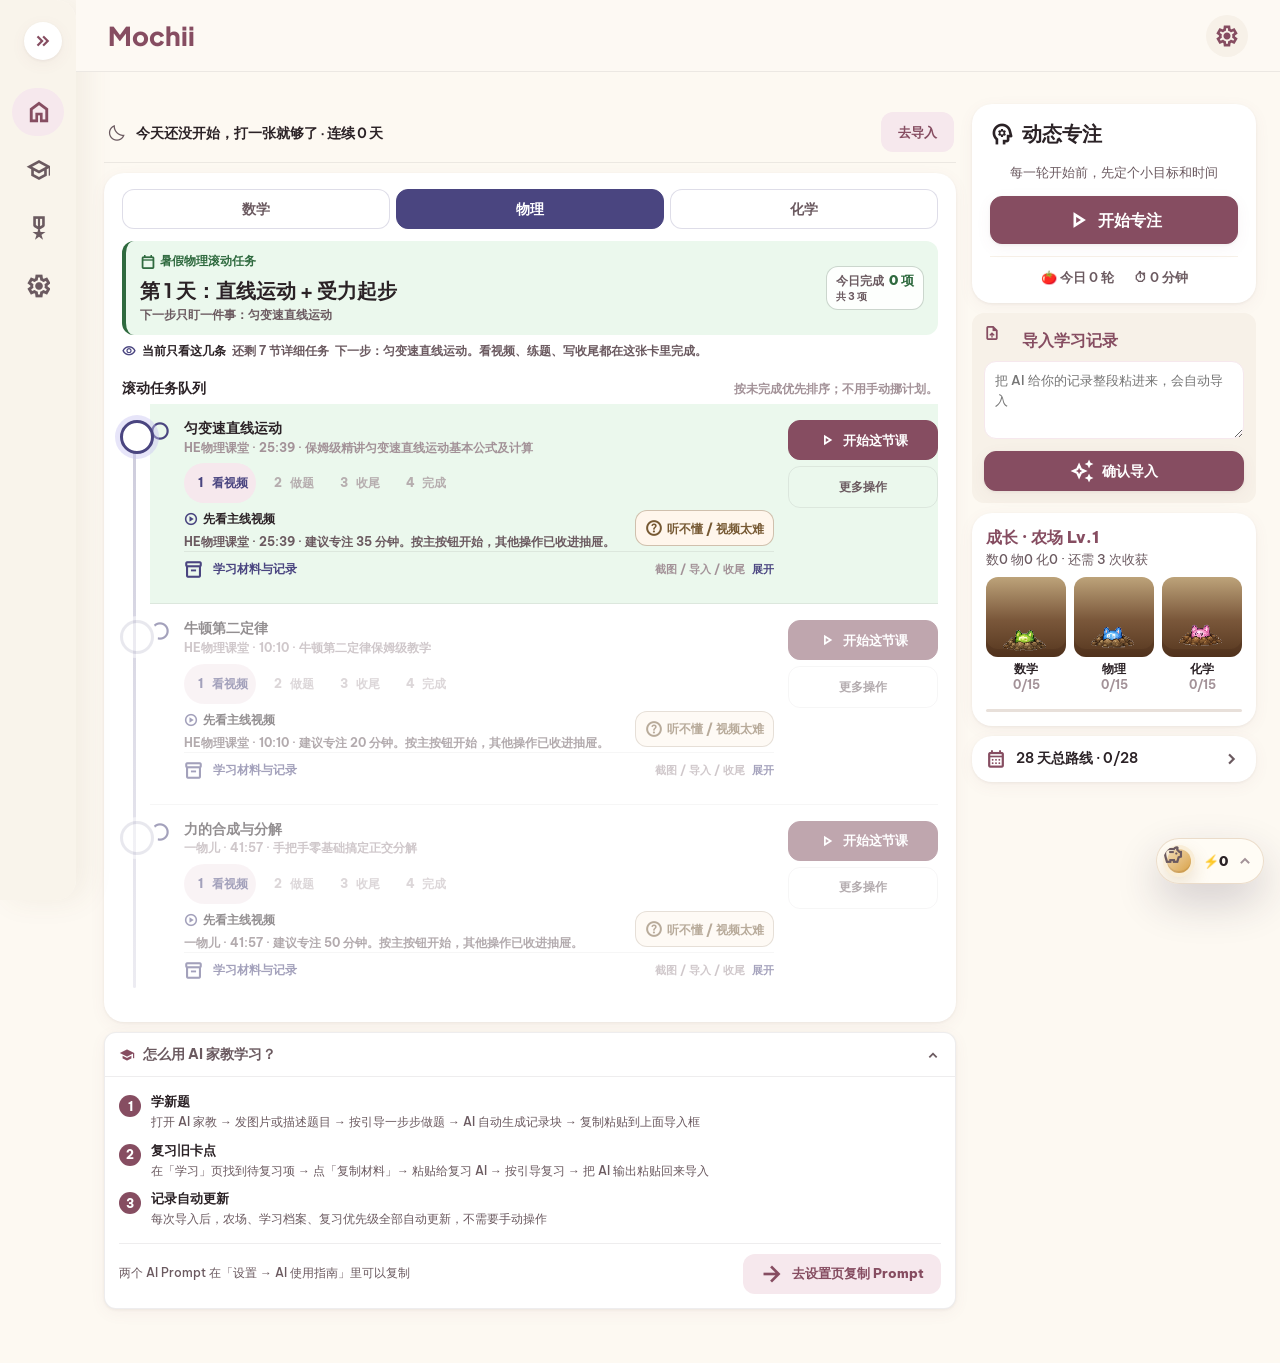
==== index.html @ fc5d08a6 "Style daily task summary" ====
<!doctype html>
<html lang="zh-CN">
  <head>
    <meta charset="utf-8" />
    <meta name="viewport" content="width=device-width, initial-scale=1" />
    <title>Mochii</title>
    <link rel="icon" type="image/svg+xml" href="assets/favicon.svg">
    <link rel="preconnect" href="https://fonts.googleapis.com" />
    <link rel="preconnect" href="https://fonts.gstatic.com" crossorigin />
    <link href="https://fonts.googleapis.com/css2?family=Plus+Jakarta+Sans:wght@700;800&family=Be+Vietnam+Pro:wght@500;700&family=Material+Symbols+Outlined:wght,FILL@100..700,0..1&display=swap" rel="stylesheet" />
    <link rel="stylesheet" href="style.css?v=20260717p" />
  </head>
  <body>
    <div class="app-shell">
      <aside class="side-nav" aria-label="主导航">
        <button id="sidebar-toggle" class="sidebar-toggle desktop-only" data-action="toggle-sidebar" type="button" aria-label="展开侧边栏" title="展开侧边栏">
          <span class="material-symbols-outlined">keyboard_double_arrow_right</span>
        </button>
        <section class="pet-mini" id="sidebar-pet-info">
          <div>
            <h1>Mochii</h1>
            <p id="side-level">Lv.1 小菜园</p>
            <strong id="side-resources">收获0次</strong>
          </div>
        </section>
        <nav class="nav-list">
          <button class="nav-item active" data-route="home"><span class="material-symbols-outlined">home</span>首页</button>
          <button class="nav-item" data-route="learn"><span class="material-symbols-outlined">school</span>学习</button>
          <button class="nav-item" data-route="achievements"><span class="material-symbols-outlined">military_tech</span>勋章</button>
          <button class="nav-item" data-route="settings"><span class="material-symbols-outlined">settings</span>设置</button>
        </nav>
      </aside>

      <header class="top-bar">
        <button class="icon-btn mobile-only" id="mobile-menu" aria-label="打开导航"><span class="material-symbols-outlined">menu</span></button>
        <strong class="brand">Mochii</strong>
        <div class="top-actions">
          <button class="icon-btn" data-route="settings" aria-label="设置"><span class="material-symbols-outlined">settings</span></button>
        </div>
      </header>

      <main id="view" class="content" aria-live="polite"></main>

      <nav class="bottom-nav" aria-label="移动端导航">
        <button class="nav-item active" data-route="home"><span class="material-symbols-outlined">home</span>首页</button>
          <button class="nav-item" data-route="learn"><span class="material-symbols-outlined">school</span>学习</button>
          <button class="nav-item" data-route="achievements"><span class="material-symbols-outlined">military_tech</span>勋章</button>
          <button class="nav-item" data-route="settings"><span class="material-symbols-outlined">settings</span>设置</button>
      </nav>
    </div>

    <div id="modal-root" class="modal-root" hidden></div>
    <div id="toast-root" class="toast-root" aria-live="assertive"></div>
    <div id="focus-overlay" class="focus-overlay" hidden></div>
    <div id="rest-reminder-overlay" class="rest-reminder-overlay" hidden></div>
    <div id="lottery-overlay" class="lottery-overlay" hidden></div>
    <div class="u-hidden" id="debug-panel">
      <div id="debug-panel-inner"></div>
    </div>

    <script defer src="modules/ai.js?v=20260717p"></script>
    <script defer src="modules/timer.js?v=20260717p"></script>
    <script defer src="modules/summerTasks.js?v=20260717p"></script>
    <script defer src="modules/farm.js?v=20260717p"></script>
    <script defer src="modules/pet.js?v=20260717p"></script>
    <script defer src="modules/knowledgeMap.js?v=20260717p"></script>
    <script defer src="modules/reviewEngine.js?v=20260717p"></script>
    <script defer src="modules/reviewPage.js?v=20260717p"></script>
    <script defer src="modules/todayStudy.js?v=20260717p"></script>
    <script defer src="app.js?v=20260717p"></script>
  </body>
</html>
---- style.css ----
﻿:root {
  /* 色彩角色 */
  --bg: #fdf9f2;
  --surface: #ffffff;
  --surface-dim: #f7f1e8;
  --ink: #2b2226;
  --ink-2: #6b5a60;
  --ink-3: #a39298;
  --line: rgba(43, 34, 38, 0.08);
  --primary: #864d61;
  --primary-ink: #fff;
  --primary-tint: #f6e8ed;
  --gold: #d9a13f;
  --gold-rgb: 217, 161, 63;
  --good: #3f9d6b;
  --warn: #e0a93a;
  --bad: #c96b6b;
  --math: #c2703f;
  --physics: #4a4580;
  --chem: #2f6a3f;

  /* 圆角 */
  --r-xs: 6px;
  --r-md: 12px;
  --r-lg: 20px;
  --r-full: 999px;

  /* 阴影 */
  --shadow-1: 0 1px 3px rgba(43, 34, 38, 0.06), 0 4px 16px rgba(134, 77, 97, 0.06);
  --shadow-2: 0 8px 32px rgba(43, 34, 38, 0.16);

  /* 间距 */
  --sp-1: 4px;
  --sp-2: 8px;
  --sp-3: 12px;
  --sp-4: 16px;
  --sp-5: 24px;
  --sp-6: 32px;

  /* 字阶 */
  --fs-xs: 12px;
  --fs-sm: 13px;
  --fs-base: 14px;
  --fs-md: 16px;
  --fs-lg: 20px;
  --fs-xl: 26px;
  --fs-num: 32px;

  /* 旧 token 别名：保留未迁移处兼容 */
  --surface-low: var(--surface-dim);
  --surface-mid: var(--surface-dim);
  --surface-high: color-mix(in srgb, var(--surface-dim) 82%, var(--ink-3));
  --primary-dark: color-mix(in srgb, var(--primary) 82%, #000);
  --primary-container: var(--primary-tint);
  --primary-soft: var(--primary-tint);
  --secondary: #765933;
  --secondary-container: #fdd6a7;
  --tertiary: var(--chem);
  --tertiary-container: #9bdaa5;
  --physics-container: #c5c2f0;
  --text: var(--ink);
  --on-surface: var(--text);
  --text-primary: var(--text);
  --muted: var(--ink-2);
  --on-surface-muted: var(--muted);
  --text-secondary: var(--muted);
  --text-tertiary: var(--ink-3);
  --outline: var(--line);
  --border: var(--line);
  --surface-variant: var(--surface-low);
  --card-bg: var(--surface);
  --text-muted: var(--ink-2);
  --success: var(--good);
  --danger: var(--bad);
  --shadow: var(--shadow-1);
  --soft-shadow: var(--shadow-1);
  --radius-card: var(--r-lg);
  --radius-small: var(--r-md);
  --nav-collapsed-width: 76px;
  --nav-expanded-width: 240px;
  --nav-width: var(--nav-collapsed-width);
  --study-reading-font: "Microsoft YaHei UI", "Microsoft YaHei", "PingFang SC", "Hiragino Sans GB", "Noto Sans SC", sans-serif;
  --study-reading-scale: 1;
  --study-reading-13: 13px;
  --study-reading-16: 16px;
  --study-reading-17: 17px;
  --study-reading-18: 18px;
  --study-reading-math: 1.08em;
}

/* z-index registry
   20  app chrome: side-nav / top-bar
   30  mobile bottom-nav
   120 local floating controls: energy float / pending import / focus mini / quiz select bar
   500 focus overlay
   600 rest-reminder overlay
   700 lottery overlay
   710 lottery-only celebrations
   760 route overview overlay
   800 modal-root / archive export / summer reflection dialog
   900 admin panel
   920 admin auth
   950 commitment gate
   990 sparkle effects
   1000 toast-root
   9999 debug panel
*/

* {
  box-sizing: border-box;
}

html {
  scroll-padding-top: 112px;
}

[hidden] {
  display: none !important;
}

body {
  margin: 0;
  min-height: 100vh;
  background: var(--bg);
  color: var(--text);
  font-family: "Be Vietnam Pro", "PingFang SC", "Hiragino Sans GB", "Microsoft YaHei", sans-serif;
  font-weight: 500;
}

button,
input,
textarea,
select {
  font: inherit;
}

button {
  cursor: pointer;
}

[data-route="achievements"] {
  position: relative;
}

.nav-lottery-badge {
  position: absolute;
  top: 2px;
  right: 4px;
  background: var(--bad);
  color: var(--surface);
  font-size: var(--fs-xs);
  font-weight: 700;
  min-width: 16px;
  height: 16px;
  padding: 0 3px;
  border-radius: var(--r-xs);
  text-align: center;
  line-height: 16px;
  pointer-events: none;
  z-index: 1;
}

.learn-tab-bar {
  display: inline-flex;
  width: min(100%, 640px);
  margin: 0 0 var(--sp-5);
}

.learn-tab-btn {
  flex: 1 1 0;
  justify-content: center;
}

.learn-tab-btn .material-symbols-outlined {
  font-size: var(--fs-md);
}

.today-study-view {
  display: grid;
  gap: var(--sp-5);
}

.today-title-row {
  display: flex;
  align-items: center;
  justify-content: space-between;
  gap: 12px;
}

.today-title-row h2 {
  margin: 0;
  font-size: var(--fs-xl);
  line-height: 1.2;
}

.today-title-row p {
  margin: 4px 0 0;
  color: var(--muted);
  font-size: var(--fs-base);
  line-height: 1.5;
}

.today-title-actions {
  display: flex;
  align-items: center;
  gap: 8px;
  flex-wrap: wrap;
  justify-content: flex-end;
}

/* 日期切换（家长翻阅历史） */
.today-date-switcher {
  display: flex;
  align-items: center;
  gap: 8px;
  margin: 0;
  flex-wrap: wrap;
}

.today-date-nav {
  width: 36px;
  min-width: 36px;
  padding: 0;
}

.today-date-nav:disabled { opacity: .35; cursor: not-allowed; }

.today-date-field {
  flex: 1 1 180px;
  max-width: 300px;
  gap: 0;
}

.today-date-select {
  min-height: 36px;
  font-size: var(--fs-base);
  font-weight: 600;
  cursor: pointer;
}

.today-date-field .today-date-select {
  border-radius: var(--r-md);
  padding: 8px 12px;
}

/* 专注轮里的"说到做到"完成标记 */
.today-session-goal { margin: 4px 0 0; font-size: var(--fs-base); color: var(--text); }
.today-session-goal b { color: var(--muted); font-weight: 600; }
.today-session-nogoal { margin: 4px 0 0; font-size: var(--fs-sm); color: var(--muted); font-style: italic; }

.today-commit-row {
  display: flex;
  align-items: center;
  gap: 8px;
  flex-wrap: wrap;
  margin-top: 6px;
}

.today-commit-badge {
  font-size: var(--fs-xs);
  font-weight: 700;
  padding: 3px 10px;
  border-radius: var(--r-full);
  color: var(--surface);
}

.today-commit-badge.kept { background: var(--good); }
.today-commit-badge.partial { background: var(--warn); }
.today-commit-badge.missed { background: var(--bad); }

.today-commit-plan { font-size: var(--fs-xs); color: var(--muted); }

/* 学生自己写的这一轮反思 */
.today-commit-note {
  margin: 6px 0 0;
  padding: 8px 12px;
  background: var(--bg);
  border-left: 3px solid var(--primary);
  border-radius: 0 var(--r-md) var(--r-md) 0;
  font-size: var(--fs-base);
  line-height: 1.6;
  color: var(--text);
}

.today-title-actions .btn.loading {
  opacity: 0.72;
  cursor: wait;
}

.today-hero {
  display: grid;
  grid-template-columns: repeat(4, minmax(0, 1fr));
  gap: var(--sp-2);
}

.today-stat {
  display: grid;
  grid-template-columns: 30px minmax(0, 1fr);
  align-items: center;
  gap: var(--sp-2);
  padding: var(--sp-3);
  border: 1px solid var(--outline);
  border-radius: var(--r-md);
  background: var(--surface);
  min-width: 0;
}

.today-stat.primary {
  background: linear-gradient(135deg, rgba(76, 175, 80, 0.16), rgba(255, 255, 255, 0.94));
  border-color: rgba(76, 175, 80, 0.28);
}

.today-stat .material-symbols-outlined {
  display: grid;
  place-items: center;
  width: 30px;
  height: 30px;
  border-radius: var(--r-md);
  background: var(--surface-mid);
  color: var(--primary);
  font-size: var(--fs-md);
}

.today-stat small {
  display: block;
  color: var(--muted);
  font-size: var(--fs-xs);
  font-weight: 800;
}

.today-stat strong {
  display: block;
  margin-top: 2px;
  color: var(--text);
  line-height: 1.25;
  overflow-wrap: anywhere;
}

.today-stat-num {
  font-family: "Plus Jakarta Sans", "PingFang SC", "Microsoft YaHei", sans-serif;
  font-size: var(--fs-num);
  line-height: 1;
}

.today-stat-text {
  font-size: var(--fs-md);
}

.today-panel {
  display: grid;
  gap: 12px;
  padding: var(--sp-4);
  border: 1px solid var(--outline);
  border-radius: var(--radius-card);
  background: var(--surface);
}

.today-section-head {
  display: flex;
  align-items: center;
  gap: 8px;
  color: var(--text);
}

.today-section-head h3 {
  margin: 0;
  font-size: var(--fs-md);
}

.today-section-head .material-symbols-outlined {
  color: var(--primary);
}

.today-subject-bars {
  display: grid;
  gap: 10px;
}

.today-subject-row {
  display: grid;
  grid-template-columns: 64px minmax(0, 1fr) 42px;
  align-items: center;
  gap: 10px;
  font-size: var(--fs-sm);
  font-weight: 800;
}

.today-subject-row div {
  height: 10px;
  overflow: hidden;
  border-radius: var(--r-full);
  background: var(--surface-high);
}

.today-subject-row i {
  display: block;
  width: var(--value);
  height: 100%;
  border-radius: inherit;
  background: var(--subject-color);
}

.today-subject-row strong {
  text-align: right;
}

.today-timeline {
  position: relative;
  display: grid;
  gap: 14px;
}

.today-timeline::before {
  content: "";
  position: absolute;
  left: 8px;
  top: 8px;
  bottom: 8px;
  width: 2px;
  background: var(--outline);
}

.today-session {
  position: relative;
  display: grid;
  gap: 10px;
  padding-left: 26px;
}

.today-session-line {
  display: grid;
  grid-template-columns: 1fr;
}

.today-session-dot {
  position: absolute;
  left: 2px;
  top: 7px;
  width: 14px;
  height: 14px;
  border: 3px solid var(--surface);
  border-radius: var(--r-full);
  background: var(--primary);
  box-shadow: 0 0 0 1px var(--outline);
  z-index: 1;
}

.today-session.active .today-session-dot {
  background: var(--good);
}

.today-session.unfinished .today-session-dot,
.today-session.unmatched .today-session-dot {
  background: #e07020;
}

.today-session-main {
  display: grid;
  gap: 4px;
}

.today-session-title {
  display: flex;
  align-items: center;
  flex-wrap: wrap;
  gap: 8px;
}

.today-session-title strong {
  font-size: var(--fs-md);
}

.today-session-title span,
.today-session-title em {
  border-radius: var(--r-full);
  padding: 3px 8px;
  background: var(--surface-high);
  color: var(--muted);
  font-size: var(--fs-xs);
  font-style: normal;
  font-weight: 800;
}

.today-session-main p,
.today-session-empty {
  margin: 0;
  color: var(--muted);
  font-size: var(--fs-sm);
  line-height: 1.5;
}

.today-session-cards {
  display: grid;
  grid-template-columns: repeat(auto-fit, minmax(170px, 1fr));
  gap: 8px;
}

.today-mini-card {
  display: grid;
  gap: 4px;
  padding: 10px;
  border-left: 4px solid var(--subject-color);
  border-radius: var(--r-md);
  background: var(--surface-mid);
  min-width: 0;
}

.today-mini-card span,
.today-mini-card small {
  color: var(--muted);
  font-size: var(--fs-xs);
  font-weight: 800;
}

.today-mini-card strong {
  overflow-wrap: anywhere;
  font-size: var(--fs-base);
}

.today-card-list {
  display: grid;
  gap: 10px;
}

.today-card-detail {
  display: grid;
  gap: 8px;
  padding: 13px;
  border: 1px solid var(--outline);
  border-left: 5px solid var(--subject-color);
  border-radius: var(--r-md);
  background: var(--surface-mid);
}

.today-card-detail header {
  display: grid;
  grid-template-columns: auto minmax(0, 1fr);
  align-items: center;
  gap: 8px;
}

.today-card-detail header strong {
  overflow-wrap: anywhere;
}

.today-card-detail header small {
  grid-column: 1 / -1;
  color: var(--muted);
  font-size: var(--fs-xs);
  font-weight: 800;
}

.today-card-meta {
  display: flex;
  flex-wrap: wrap;
  gap: 6px;
}

.today-card-meta span {
  border-radius: var(--r-full);
  padding: 3px 8px;
  background: var(--surface);
  color: var(--text);
  font-size: var(--fs-xs);
  font-weight: 800;
}

.today-card-detail p {
  margin: 0;
  color: var(--text);
  font-size: var(--fs-sm);
  line-height: 1.55;
}

.today-card-detail p b {
  margin-right: 8px;
  color: var(--primary);
}

.today-empty {
  justify-items: center;
  text-align: center;
  padding: var(--sp-5);
  color: var(--text);
}

.today-empty > .material-symbols-outlined {
  font-size: var(--fs-num);
  color: #e07020;
}

.today-empty h3,
.today-empty p {
  margin: 0;
}

@media (max-width: 900px) {
  .today-hero {
    grid-template-columns: repeat(4, minmax(0, 1fr));
  }
}

@media (max-width: 640px) {
  .today-title-row {
    align-items: stretch;
    flex-direction: column;
  }

  .today-title-actions {
    display: grid;
    grid-template-columns: 1fr;
    justify-content: stretch;
  }

  .today-title-row .btn {
    width: 100%;
  }

  .today-hero {
    grid-template-columns: repeat(4, minmax(0, 1fr));
    gap: var(--sp-1);
  }

  .today-session-cards {
    grid-template-columns: 1fr;
  }

  .today-stat {
    grid-template-columns: minmax(0, 1fr);
    justify-items: center;
    padding: var(--sp-2) var(--sp-1);
    text-align: center;
  }

  .today-stat .material-symbols-outlined {
    display: none;
  }

  .today-stat-text {
    font-size: var(--fs-sm);
  }

  .today-subject-row {
    grid-template-columns: 52px minmax(0, 1fr) 38px;
  }

  .learn-tab-bar {
    width: 100%;
    overflow-x: visible;
  }

  .learn-tab-btn {
    flex: 1 1 0;
    padding-inline: var(--sp-2);
    font-size: var(--fs-xs);
  }
}

#learn-content-pane .page-head {
  display: none;
}

#learn-content-pane,
.review-table,
.review-help,
.archive-list,
.study-card,
.archive-node-digest {
  font-family: var(--study-reading-font);
}

.material-symbols-outlined {
  font-family: "Material Symbols Outlined";
  font-weight: normal;
  font-style: normal;
  line-height: 1;
  letter-spacing: 0;
  text-transform: none;
  display: inline-block;
  white-space: nowrap;
  direction: ltr;
  -webkit-font-feature-settings: "liga";
  -webkit-font-smoothing: antialiased;
  font-variation-settings: "FILL" 0, "wght" 600, "GRAD" 0, "opsz" 24;
}

.app-shell {
  min-height: 100vh;
}

.side-nav {
  position: fixed;
  inset: 0 auto 0 0;
  width: var(--nav-width);
  padding: 88px 12px 28px;
  display: flex;
  flex-direction: column;
  gap: 18px;
  background: rgba(249, 243, 234, 0.9);
  box-shadow: 10px 0 30px rgba(118, 89, 51, 0.08);
  border-radius: 0 var(--r-lg) var(--r-lg) 0;
  z-index: 20;
  transition: width 0.22s ease, padding 0.22s ease, transform 0.2s ease;
}

body.sidebar-expanded {
  --nav-width: var(--nav-expanded-width);
}

body.sidebar-expanded .side-nav {
  padding-inline: 20px;
}

.desktop-only {
  display: initial;
}

.sidebar-toggle {
  position: absolute;
  top: 22px;
  right: 14px;
  display: grid;
  place-items: center;
  width: 38px;
  height: 38px;
  border: 0;
  border-radius: var(--r-full);
  color: var(--primary);
  background: var(--surface);
  box-shadow: var(--soft-shadow);
}

.sidebar-toggle .material-symbols-outlined {
  font-size: var(--fs-lg);
}

.pet-mini {
  display: none;
  grid-template-columns: 1fr;
  align-items: center;
  justify-items: center;
  gap: 8px;
  min-height: 58px;
  text-align: center;
}

body.sidebar-expanded .pet-mini {
  display: grid;
  grid-template-columns: 54px 1fr;
  justify-items: stretch;
  gap: 14px;
  text-align: left;
}

.pet-mini h1 {
  margin: 0 0 2px;
  color: var(--secondary);
  font-family: "Plus Jakarta Sans", sans-serif;
  font-size: var(--fs-xl);
  line-height: 1.1;
}

.pet-mini p,
.pet-mini strong {
  display: none;
  margin: 0;
  color: var(--muted);
  font-size: var(--fs-sm);
}

body.sidebar-expanded .pet-mini p,
body.sidebar-expanded .pet-mini strong {
  display: block;
}

.pet-mini strong {
  margin-top: 4px;
  color: var(--primary);
}

.pet-avatar,
.top-avatar {
  width: 54px;
  height: 54px;
  border-radius: var(--r-full);
  background: var(--surface);
  border: 3px solid var(--primary-container);
  box-shadow: var(--soft-shadow);
  object-fit: contain;
}

.nav-list {
  display: flex;
  flex: 1;
  flex-direction: column;
  gap: 10px;
}

.nav-item {
  border: 0;
  border-radius: var(--r-full);
  min-height: 48px;
  padding: 0;
  display: flex;
  align-items: center;
  justify-content: center;
  gap: 0;
  color: var(--muted);
  background: transparent;
  font-weight: 700;
  text-align: left;
  transition: transform 0.18s ease, background 0.18s ease, color 0.18s ease;
}

body.sidebar-expanded .side-nav .nav-item {
  justify-content: flex-start;
  gap: 12px;
  padding: 0 14px;
}

.nav-item .material-symbols-outlined {
  flex: 0 0 auto;
  width: 24px;
  overflow: hidden;
  font-size: var(--fs-xl);
  text-align: center;
}

.side-nav .nav-item {
  font-size: 0;
}

body.sidebar-expanded .side-nav .nav-item {
  font-size: var(--fs-md);
}

.nav-item:hover {
  background: var(--surface-dim);
}

body.sidebar-expanded .side-nav .nav-item:hover {
  transform: none;
}

.nav-item.active {
  color: var(--primary);
  background: var(--primary-tint);
  box-shadow: none;
}

.nav-item.active .material-symbols-outlined {
  color: var(--primary);
}

.top-bar {
  position: fixed;
  inset: 0 0 auto var(--nav-width);
  height: 72px;
  padding: 0 32px;
  display: flex;
  align-items: center;
  justify-content: space-between;
  gap: 18px;
  background: color-mix(in srgb, var(--bg) 94%, var(--surface));
  border-bottom: 1px solid var(--line);
  border-radius: 0;
  box-shadow: none;
  z-index: 20;
}

.brand {
  color: var(--primary);
  font-family: "Plus Jakarta Sans", sans-serif;
  font-size: var(--fs-xl);
  font-weight: 800;
}


.top-actions {
  display: flex;
  align-items: center;
  gap: 12px;
}

.top-avatar {
  width: 42px;
  height: 42px;
}

.content {
  margin-left: var(--nav-width);
  padding: 104px 28px 54px;
  max-width: none;
  transition: margin-left 0.22s ease;
}

.page-head {
  display: flex;
  justify-content: space-between;
  gap: 20px;
  align-items: end;
  margin-bottom: 28px;
  scroll-margin-top: 112px;
}

.page-head h2,
.card h2,
.card h3,
.panel-title {
  font-family: "Plus Jakarta Sans", "PingFang SC", "Microsoft YaHei", sans-serif;
  letter-spacing: 0;
}

.page-head h2 {
  margin: 0 0 6px;
  font-size: var(--fs-num);
  color: var(--primary);
}

.page-head p {
  margin: 0;
  color: var(--muted);
}

.archive-head-actions {
  display: flex;
  align-items: center;
  justify-content: flex-end;
  flex-wrap: wrap;
  gap: 8px;
}

.archive-quiz-node-btn {
  width: auto;
}

.archive-actions-row {
  display: flex;
  align-items: center;
  gap: 8px;
  flex-wrap: nowrap;
  overflow-x: auto;
  margin: 0 0 16px;
  padding-bottom: 2px;
}

.review-actions-row {
  display: flex;
  align-items: center;
  justify-content: space-between;
  gap: 12px;
  flex-wrap: wrap;
  margin: 0 0 16px;
}

.review-actions-hint {
  margin: 0;
  flex: 1;
  min-width: 0;
  font-size: var(--fs-sm);
  color: var(--text-tertiary);
}

.review-actions-row .btn {
  flex-shrink: 0;
}

.archive-actions-row .btn,
.u-review-actions-inline .btn {
  flex: 0 0 auto;
}

.u-review-actions-inline {
  display: flex;
  align-items: center;
  gap: 8px;
  flex-wrap: nowrap;
  overflow-x: auto;
}

/* 卡片多选测验 */
.study-card-list-hint {
  margin: 0;
  font-size: var(--fs-xs);
  font-weight: 600;
  color: var(--text-tertiary);
}

.card-action-btn.active {
  color: var(--tertiary, var(--chem));
}

.study-card.card-quiz-selected {
  outline: 2px solid var(--tertiary, var(--chem));
  outline-offset: 1px;
  box-shadow: 0 0 0 4px color-mix(in srgb, var(--tertiary, var(--chem)) 14%, transparent);
}

.quiz-select-bar {
  display: flex;
  align-items: center;
  justify-content: space-between;
  gap: 10px;
  margin-top: 12px;
  padding: 10px 12px;
  border-radius: var(--r-md);
  background: var(--tertiary, var(--chem));
  color: var(--surface);
  box-shadow: 0 8px 22px rgba(0, 0, 0, 0.18);
}

.quiz-select-bar-global {
  position: fixed;
  left: 50%;
  bottom: 20px;
  transform: translateX(-50%);
  z-index: 120;
  width: min(560px, calc(100% - 32px));
  margin-top: 0;
  box-shadow: 0 12px 30px rgba(0, 0, 0, 0.28);
}

@media (max-width: 980px) {
  .quiz-select-bar-global {
    bottom: 88px;
  }
}

.quiz-select-count {
  font-weight: 800;
  font-size: var(--fs-base);
}

.quiz-select-bar-actions {
  display: flex;
  gap: 8px;
}

/* 随机周测弹窗的选项 */
.quiz-sheet-field {
  margin: 14px 0 0;
}

.quiz-sheet-field small {
  display: block;
  margin-bottom: 8px;
  font-size: var(--fs-xs);
  font-weight: 700;
  color: var(--muted);
}

.quiz-sheet-options {
  display: flex;
  flex-wrap: wrap;
  gap: 8px;
}

.quiz-sheet-options button {
  padding: 8px 16px;
  border: 1px solid var(--outline);
  border-radius: var(--r-full);
  background: var(--surface);
  color: var(--text);
  font-weight: 700;
  font-size: var(--fs-sm);
  cursor: pointer;
  transition: background 0.15s ease, color 0.15s ease, border-color 0.15s ease;
}

.quiz-sheet-options button.active {
  background: var(--primary);
  border-color: var(--primary);
  color: var(--surface);
}

.relearn-node-options {
  max-height: 230px;
  overflow-y: auto;
}

.grid {
  display: grid;
  gap: 20px;
}

.card {
  background: var(--surface);
  border: 0;
  border-radius: var(--radius-card);
  box-shadow: var(--shadow-1);
  padding: 28px;
}

.card-soft {
  background: linear-gradient(135deg, rgba(255, 217, 227, 0.36), rgba(253, 214, 167, 0.18)), var(--surface);
}

.card h2,
.card h3 {
  margin: 0;
  font-size: var(--fs-xl);
}

.muted {
  color: var(--muted);
}

.pill,
.chip {
  display: inline-flex;
  align-items: center;
  gap: 6px;
  min-height: 30px;
  padding: 6px 12px;
  border-radius: var(--r-full);
  background: var(--surface-dim);
  color: var(--ink-2);
  font-size: var(--fs-sm);
  font-weight: 800;
  white-space: nowrap;
}

.chip.math,
.pill.math {
  color: var(--primary);
  background: var(--primary-container);
}

.chip.physics,
.pill.physics {
  color: var(--physics);
  background: var(--physics-container);
}

.chip.chemistry,
.pill.chemistry {
  color: var(--tertiary);
  background: var(--tertiary-container);
}

.btn {
  min-height: 40px;
  padding: 0 18px;
  display: inline-flex;
  align-items: center;
  justify-content: center;
  gap: 8px;
  border: 1px solid transparent;
  border-radius: var(--r-md);
  background: transparent;
  color: var(--ink);
  font-size: var(--fs-base);
  font-weight: 800;
  line-height: 1;
  text-decoration: none;
  transition: background-color 0.16s ease-out, border-color 0.16s ease-out, box-shadow 0.16s ease-out, opacity 0.16s ease-out;
}

.btn:active {
  box-shadow: none;
}

.btn-primary {
  color: var(--primary-ink);
  background: var(--primary);
  border-color: var(--primary);
  box-shadow: var(--shadow-1);
}

.btn-secondary {
  color: var(--primary-ink);
  background: var(--secondary);
  border-color: var(--secondary);
}

.btn-soft,
.btn-tonal {
  color: var(--primary);
  background: var(--primary-tint);
  border-color: transparent;
}

.btn-ghost {
  color: var(--ink-2);
  background: transparent;
  border-color: var(--line);
  box-shadow: none;
}

.btn-outline {
  color: var(--primary);
  background: transparent;
  border-color: var(--line);
}

.btn-danger {
  color: var(--primary-ink);
  background: var(--bad);
  border-color: var(--bad);
  box-shadow: var(--shadow-1);
}

.btn-danger-ghost {
  color: var(--bad);
  background: transparent;
  border-color: color-mix(in srgb, var(--bad) 34%, transparent);
  box-shadow: none;
}

.btn-danger-ghost:hover {
  background: color-mix(in srgb, var(--bad) 10%, transparent);
}

.btn:disabled {
  cursor: not-allowed;
  opacity: 0.48;
  box-shadow: none;
}

.btn-sm {
  min-height: 32px;
  padding: 0 12px;
  font-size: var(--fs-sm);
}

.seg {
  display: inline-flex;
  align-items: center;
  gap: var(--sp-1);
  padding: var(--sp-1);
  border: 1px solid var(--line);
  border-radius: var(--r-full);
  background: var(--surface-dim);
}

.seg-item {
  display: inline-flex;
  align-items: center;
  justify-content: center;
  gap: 6px;
  min-height: 32px;
  padding: 0 var(--sp-3);
  border: 0;
  border-radius: var(--r-full);
  background: transparent;
  color: var(--ink-2);
  font-size: var(--fs-sm);
  font-weight: 800;
  white-space: nowrap;
}

.seg-item.active,
.seg-item[aria-selected="true"] {
  background: var(--surface);
  color: var(--primary);
  box-shadow: var(--shadow-1);
}

.seg-sm .seg-item {
  min-height: 28px;
  padding-inline: var(--sp-3);
  font-size: var(--fs-sm);
}

.seg-count {
  display: inline-grid;
  place-items: center;
  min-width: 20px;
  height: 20px;
  padding: 0 6px;
  border-radius: var(--r-full);
  background: color-mix(in srgb, currentColor 10%, transparent);
  font-size: var(--fs-xs);
  line-height: 1;
}

.card-sub {
  padding: var(--sp-4);
  border-radius: var(--r-md);
  background: var(--surface-dim);
  box-shadow: none;
}

.u-hidden {
  display: none;
}

.u-full-width {
  width: 100%;
}

.u-grid-span-all {
  grid-column: 1 / -1;
}

.u-mt-1 {
  margin-top: 4px;
}

.u-mt-tiny {
  margin-top: 2px;
}

.u-mt-6px {
  margin-top: 6px;
}

.u-mt-2 {
  margin-top: 8px;
}

.u-mt-3 {
  margin-top: 10px;
}

.u-mt-4 {
  margin-top: 12px;
}

.u-mt-5 {
  margin-top: 14px;
}

.u-mt-6 {
  margin-top: 16px;
}

.u-mt-7 {
  margin-top: 18px;
}

.u-mb-2 {
  margin-bottom: 6px;
}

.u-mb-4 {
  margin-bottom: 12px;
}

.u-mb-5 {
  margin-bottom: 16px;
}

.u-text-center {
  text-align: center;
}

.u-text-xs {
  font-size: var(--fs-xs);
}

.u-text-sm {
  font-size: var(--fs-sm);
}

.u-fw-600 {
  font-weight: 600;
}

.u-fw-700 {
  font-weight: 700;
}

.u-pointer {
  cursor: pointer;
}

.u-stack-3 {
  display: flex;
  flex-direction: column;
  gap: 12px;
}

.u-inline-between {
  display: flex;
  justify-content: space-between;
  gap: 12px;
  align-items: center;
  flex-wrap: wrap;
}

.u-muted-xs {
  color: var(--ink-2);
  font-size: var(--fs-xs);
}

.u-muted-sm {
  color: var(--muted);
  font-size: var(--fs-sm);
}

.u-danger-text {
  color: var(--bad);
}

.u-link-primary {
  margin-left: 4px;
  color: var(--primary);
}

.u-svg-fit {
  max-width: 100%;
  overflow: visible;
}

.u-svg-center {
  display: block;
  margin: 0 auto;
}

.u-svg-visible {
  display: block;
  overflow: visible;
}

.u-prob-cell {
  min-width: 46px;
  text-align: right;
  color: var(--muted);
  font-weight: 700;
}

.u-focus-quiet-action {
  margin-top: 4px;
  color: rgba(255, 255, 255, 0.35);
}

.u-stroke-transition {
  transition: stroke-dashoffset 1s linear;
}

.u-upload-field {
  width: 100%;
  box-sizing: border-box;
  margin-top: 8px;
}

.u-pet-start-note {
  margin: 2px 0 14px;
  text-align: center;
  font-size: var(--fs-sm);
}

.u-center-note-xs {
  margin-top: 8px;
  text-align: center;
  font-size: var(--fs-xs);
}

.u-admin-note {
  margin: 0 0 10px;
  color: var(--muted);
  font-size: var(--fs-xs);
}

.u-debug-section-label {
  margin: 12px 0 4px;
  color: var(--muted);
  font-size: var(--fs-xs);
  font-weight: 600;
}

.u-empty-note {
  text-align: center;
  padding: 14px 0;
}

.u-empty-note-loose {
  text-align: center;
  padding: 16px 0;
}

.u-achievement-note {
  margin: 0 0 14px;
}

.u-review-actions-inline {
  display: flex;
  gap: 8px;
  flex-shrink: 0;
}

.u-icon-inline {
  font-size: var(--fs-base);
  vertical-align: -2px;
}

.icon-btn {
  width: 42px;
  height: 42px;
  border: 0;
  border-radius: var(--r-full);
  display: grid;
  place-items: center;
  color: var(--primary);
  background: var(--surface-mid);
}

.room-head {
  display: flex;
  justify-content: space-between;
  gap: 20px;
  align-items: start;
  margin-bottom: 22px;
}

.mochi-room {
  min-height: 340px;
  display: grid;
  place-items: center;
  margin: 10px 0 24px;
}

.room-stage {
  width: min(420px, 100%);
  aspect-ratio: 1.12;
  border-radius: var(--r-lg);
  display: grid;
  place-items: center;
  background:
    radial-gradient(circle at 75% 25%, rgba(253, 214, 167, 0.9), transparent 28%),
    linear-gradient(145deg, #f8caa8 0%, #ffe7cc 45%, #372835 100%);
  box-shadow: inset 0 -18px 40px rgba(29, 27, 22, 0.2), var(--shadow);
  overflow: hidden;
}

.mochi-card .mochi-room {
  min-height: 160px;
  display: flex;
  justify-content: center;
  padding: 16px 0 8px;
  margin: 0;
}

.mochi-card .progress-stack {
  margin-top: 12px;
}

.mochi-actions {
  display: flex;
  align-items: center;
  gap: 12px;
  margin-top: 12px;
  flex-wrap: wrap;
}

.mochi-room-scene {
  position: relative;
  min-height: 160px;
  display: flex;
  align-items: center;
  justify-content: center;
  padding: 16px 0 8px;
  margin: 0;
}

/* Cat sprite sheets */
.mochi-sprite {
  display: block;
  image-rendering: pixelated;
  image-rendering: crisp-edges;
  mix-blend-mode: screen;
  background-repeat: no-repeat;
  background-position: 0 0;
  width: 96px;
  height: 96px;
  background-size: auto 96px;
  filter: drop-shadow(0 22px 20px rgba(72, 48, 40, 0.24));
}

.mochi-stage-0 {
  background-image: none;
  animation: sprite-box 0.6s steps(4) infinite;
}

@keyframes sprite-box {
  from { background-position: 0 0; }
  to { background-position: -384px 0; }
}

.mochi-stage-1 {
  background-image: none;
  animation: sprite-idle-slow 1.2s steps(10) infinite;
}

@keyframes sprite-idle-slow {
  from { background-position: 0 0; }
  to { background-position: -960px 0; }
}

.mochi-stage-2 {
  background-image: none;
  animation: sprite-idle-fast 0.6s steps(10) infinite;
}

@keyframes sprite-idle-fast {
  from { background-position: 0 0; }
  to { background-position: -960px 0; }
}

.mochi-stage-3 {
  background-image: none;
  animation: sprite-dracula 0.8s steps(6) infinite;
}

@keyframes sprite-dracula {
  from { background-position: 0 0; }
  to { background-position: -576px 0; }
}

.mochi-stage-4 {
  background-image: none;
  animation: sprite-dracula 0.8s steps(6) infinite;
  filter: sepia(1) saturate(4) hue-rotate(5deg) brightness(1.1) drop-shadow(0 22px 20px rgba(72, 48, 40, 0.24));
}

.mochi-sprite.hibernating {
  animation-play-state: paused;
  opacity: 0.6;
  filter: grayscale(0.5);
}

.mochi-sprite.focusing {
  filter: drop-shadow(0 0 6px rgba(255, 180, 0, 0.9)) drop-shadow(0 0 14px rgba(255, 140, 0, 0.5));
}

.mochi-floaties {
  position: absolute;
  top: 0;
  left: 50%;
  width: 120px;
  height: 80px;
  transform: translateX(-50%);
  pointer-events: none;
  z-index: 3;
}

.floatie {
  position: absolute;
  font-size: var(--fs-md);
  animation: floatie-rise 2s ease-in-out infinite;
  opacity: 0;
}

.floatie-1 {
  left: 10%;
  animation-delay: 0s;
  animation-duration: 2.2s;
}

.floatie-2 {
  left: 50%;
  animation-delay: 0.7s;
  animation-duration: 1.8s;
}

.floatie-3 {
  left: 75%;
  animation-delay: 1.3s;
  animation-duration: 2.5s;
}

@keyframes floatie-rise {
  0% { opacity: 0; transform: translateY(60px) scale(0.8); }
  20% { opacity: 1; transform: translateY(40px) scale(1); }
  80% { opacity: 0.8; transform: translateY(10px); }
  100% { opacity: 0; transform: translateY(0) scale(0.9); }
}

.mochi-focus-bubble {
  position: absolute;
  bottom: calc(100% + 4px);
  left: 50%;
  transform: translateX(-10%);
  border: 2px solid var(--primary-container);
  border-radius: var(--r-md);
  padding: 5px 10px;
  color: var(--primary);
  background: var(--surface);
  box-shadow: 0 2px 8px rgba(134, 77, 97, 0.15);
  font-size: var(--fs-xs);
  font-weight: 700;
  white-space: nowrap;
  z-index: 4;
  animation: bubble-pulse 3s ease-in-out infinite;
}

.mochi-focus-bubble::after {
  content: "";
  position: absolute;
  bottom: -8px;
  left: 12px;
  border: 6px solid transparent;
  border-top-color: var(--primary-container);
}

.mochi-focus-bubble::before {
  content: "";
  position: absolute;
  bottom: -6px;
  left: 13px;
  border: 5px solid transparent;
  border-top-color: var(--surface);
  z-index: 1;
}

@keyframes bubble-pulse {
  0%, 100% { transform: translateX(-10%) scale(1); }
  50% { transform: translateX(-10%) scale(1.04); }
}

.mochi-mini-sprite {
  background-repeat: no-repeat;
  background-position: 0 0;
  background-size: auto 48px;
  image-rendering: pixelated;
  image-rendering: crisp-edges;
  mix-blend-mode: screen;
  animation: none;
}

.stage-info {
  display: flex;
  align-items: center;
  gap: 8px;
  justify-content: center;
  margin-top: 8px;
}

.stage-badge {
  background: var(--primary-container);
  color: var(--primary);
  font-size: var(--fs-xs);
  font-weight: 700;
  padding: 3px 10px;
  border-radius: var(--r-full);
}

@keyframes float {
  0%, 100% { transform: translateY(0); }
  50% { transform: translateY(-7px); }
}

.progress-stack {
  display: grid;
  gap: 15px;
  padding: 16px;
  border-radius: var(--r-lg);
  background: rgba(255, 249, 240, 0.72);
}

.progress-row {
  display: grid;
  gap: 6px;
}

.progress-label {
  display: flex;
  justify-content: space-between;
  color: var(--muted);
  font-size: var(--fs-sm);
  font-weight: 800;
}

.progress {
  height: 14px;
  border-radius: var(--r-full);
  overflow: hidden;
  background: var(--surface-high);
  border: 1px solid rgba(213, 194, 198, 0.45);
}

.progress > span {
  display: block;
  height: 100%;
  width: var(--value);
  max-width: 100%;
  border-radius: inherit;
  transition: width 0.4s ease;
}

.bar-mood { background: var(--primary-container); }
.bar-hunger { background: var(--secondary-container); }
.bar-physics { background: var(--physics); }
.bar-primary { background: var(--primary); }
.bar-secondary { background: var(--secondary); }

.task-list,
.focus-list,
.timeline-list,
.settings-list {
  display: grid;
  gap: 14px;
}

.settings-row {
  display: flex;
  align-items: center;
  justify-content: space-between;
  gap: 14px;
  padding: 14px 0;
  border-bottom: 1px solid rgba(213, 194, 198, 0.45);
}

.settings-row:last-child {
  border-bottom: 0;
  padding-bottom: 0;
}

.settings-select {
  min-width: 140px;
  border: 1px solid var(--outline);
  border-radius: var(--r-md);
  padding: 9px 12px;
  color: var(--text);
  background: var(--surface);
  font-weight: 800;
}

.settings-anchor-row {
  display: flex;
  flex-wrap: wrap;
  gap: var(--sp-2);
  margin: -10px 0 var(--sp-5);
}

.settings-anchor-chip {
  border: 1px solid var(--line);
  background: var(--surface);
  font: inherit;
  cursor: pointer;
  transition: background-color 0.16s ease-out, border-color 0.16s ease-out, color 0.16s ease-out;
}

.settings-anchor-chip:hover,
.settings-anchor-chip:focus-visible {
  border-color: color-mix(in srgb, var(--primary) 28%, transparent);
  background: var(--primary-tint);
  color: var(--primary);
  outline: none;
}

.settings-groups {
  display: grid;
  gap: var(--sp-3);
}

.settings-group {
  overflow: hidden;
  padding: 0;
  scroll-margin-top: 112px;
}

.settings-group-summary {
  display: grid;
  grid-template-columns: 40px minmax(0, 1fr) 24px;
  align-items: center;
  gap: var(--sp-3);
  padding: var(--sp-4) 18px;
  cursor: pointer;
  list-style: none;
}

.settings-group-summary::-webkit-details-marker {
  display: none;
}

.settings-group-summary:focus-visible {
  outline: none;
  box-shadow: inset 0 0 0 3px color-mix(in srgb, var(--primary) 18%, transparent);
}

.settings-group-icon {
  display: grid;
  width: 40px;
  height: 40px;
  place-items: center;
  border-radius: var(--r-md);
  background: var(--primary-tint);
  color: var(--primary);
  font-size: 22px;
  font-variation-settings: "FILL" 0, "wght" 600, "GRAD" 0, "opsz" 24;
}

.settings-group-copy {
  display: grid;
  min-width: 0;
  gap: 2px;
}

.settings-group-copy strong {
  color: var(--ink);
  font-size: var(--fs-md);
  line-height: 1.35;
}

.settings-group-copy span {
  color: var(--ink-3);
  font-size: var(--fs-sm);
  line-height: 1.45;
}

.settings-group-chevron {
  color: var(--ink-3);
  font-size: 22px;
  transition: transform 0.16s ease-out;
}

.settings-group[open] .settings-group-chevron {
  transform: rotate(180deg);
}

.settings-group-body {
  display: grid;
  gap: var(--sp-4);
  padding: 0 18px 18px;
}

.settings-subsection {
  display: grid;
  gap: var(--sp-4);
}

.settings-subsection h3 {
  font-size: var(--fs-lg);
}

.settings-group .settings-row {
  gap: var(--sp-4);
  padding: var(--sp-3) 0;
  border-bottom-color: var(--line);
}

.settings-group .settings-row:first-child {
  padding-top: 0;
}

.settings-group .settings-row:last-child {
  padding-bottom: 0;
  border-bottom: 0;
}

.settings-control-field {
  min-width: 220px;
  max-width: 300px;
}

.settings-group .field input,
.settings-group .field textarea,
.settings-group .field select {
  border-color: var(--line);
  border-radius: var(--r-md);
  background: var(--surface);
  color: var(--ink);
}

.settings-group .settings-select {
  width: 100%;
  min-width: 0;
}

.settings-group .settings-list {
  gap: var(--sp-3);
}

.settings-group .settings-list .btn {
  justify-content: center;
}

.settings-group .u-inline-between {
  gap: var(--sp-4);
}

/* ── Home AI Guide Card ─────────────────────────────────────── */

.home-ai-guide {
  border: 1px solid var(--outline);
  border-radius: var(--r-md);
  background: var(--surface);
  padding: 0;
  overflow: hidden;
}

.home-ai-guide-summary {
  display: flex;
  align-items: center;
  gap: 8px;
  padding: 12px 14px;
  cursor: pointer;
  list-style: none;
  font-size: var(--fs-base);
  font-weight: 700;
  color: var(--text-secondary);
  user-select: none;
}

.home-ai-guide-summary::-webkit-details-marker { display: none; }

.home-ai-guide-summary .material-symbols-outlined:first-child {
  font-size: var(--fs-md);
  color: var(--primary);
  font-variation-settings: "FILL" 1;
}

.home-ai-guide-arrow {
  margin-left: auto;
  font-size: var(--fs-md);
  transition: transform 0.2s ease;
}

.home-ai-guide[open] .home-ai-guide-arrow {
  transform: rotate(180deg);
}

.home-ai-guide-body {
  padding: 4px 14px 14px;
  border-top: 1px solid var(--outline);
}

.home-ai-guide-steps {
  display: flex;
  flex-direction: column;
  gap: 10px;
  margin-top: 12px;
}

.home-ai-guide-step {
  display: flex;
  gap: 10px;
  align-items: flex-start;
}

.home-ai-guide-step .step-num {
  display: flex;
  align-items: center;
  justify-content: center;
  width: 22px;
  height: 22px;
  flex-shrink: 0;
  border-radius: var(--r-full);
  background: var(--primary);
  color: var(--surface);
  font-size: var(--fs-xs);
  font-weight: 800;
  margin-top: 2px;
}

.home-ai-guide-step strong {
  display: block;
  font-size: var(--fs-sm);
  margin-bottom: 2px;
}

.home-ai-guide-step p {
  font-size: var(--fs-xs);
  color: var(--text-secondary);
  line-height: 1.55;
  margin: 0;
}

.home-ai-guide-actions {
  display: flex;
  align-items: center;
  gap: 10px;
  flex-wrap: wrap;
  margin-top: 14px;
  padding-top: 10px;
  border-top: 1px solid var(--outline);
}

.home-ai-guide-hint {
  font-size: var(--fs-xs);
  color: var(--text-secondary);
  flex: 1;
  margin: 0;
}

/* ── Commitment Gate ─────────────────────────────────────────── */

#commitment-gate {
  position: fixed;
  inset: 0;
  z-index: 950;
  background: rgba(18, 12, 22, 0.82);
  backdrop-filter: blur(3px);
  display: flex;
  align-items: center;
  justify-content: center;
  padding: 24px;
  animation: commitment-fade .18s ease;
}

@keyframes commitment-fade {
  from { opacity: 0; }
  to { opacity: 1; }
}

.commitment-card {
  position: relative;
  background: var(--surface);
  border-radius: var(--r-lg);
  padding: 32px 28px 28px;
  width: 100%;
  max-width: 420px;
  display: flex;
  flex-direction: column;
  gap: 20px;
  box-shadow: var(--shadow-2);
  animation: commitment-pop .22s cubic-bezier(.2,.8,.3,1.1);
}

@keyframes commitment-pop {
  from { transform: translateY(12px) scale(.97); opacity: 0; }
  to { transform: translateY(0) scale(1); opacity: 1; }
}

.commitment-close {
  position: absolute;
  top: 12px;
  right: 12px;
  border: none;
  background: transparent;
  color: var(--muted);
  cursor: pointer;
  padding: 4px;
  line-height: 0;
  border-radius: var(--r-md);
}

.commitment-close:hover { background: var(--bg); color: var(--text); }

.commitment-tip {
  font-size: var(--fs-xs);
  color: var(--muted);
  margin: 6px 0 0;
}

.commitment-custom-input {
  width: 100%;
  margin-top: 8px;
  font-size: var(--fs-base);
  padding: 10px 14px;
  border: 2px solid var(--outline);
  border-radius: var(--r-md);
  background: var(--bg);
  color: var(--text);
  outline: none;
  box-sizing: border-box;
}

.commitment-custom-input:focus { border-color: var(--primary); }

.commitment-title {
  font-size: var(--fs-lg);
  font-weight: 800;
  color: var(--text);
  margin: 0;
  line-height: 1.2;
}

.commitment-subtitle {
  font-size: var(--fs-md);
  color: var(--muted);
  margin: -12px 0 0;
  line-height: 1.5;
}

.commitment-field {
  display: flex;
  flex-direction: column;
  gap: 8px;
}

.commitment-label {
  font-size: var(--fs-sm);
  font-weight: 600;
  color: var(--muted);
  text-transform: uppercase;
  letter-spacing: .04em;
}

.commitment-goal-input {
  width: 100%;
  font-size: var(--fs-md);
  padding: 12px 14px;
  border: 2px solid var(--outline);
  border-radius: var(--r-md);
  background: var(--bg);
  color: var(--text);
  outline: none;
  transition: border-color .15s;
  box-sizing: border-box;
}

.commitment-goal-input:focus {
  border-color: var(--primary);
}

.commitment-dur-row {
  display: grid;
  grid-template-columns: repeat(4, 1fr);
  gap: 8px;
}

.commitment-dur-btn {
  padding: 12px 4px;
  border: 2px solid var(--outline);
  border-radius: var(--r-md);
  background: var(--bg);
  color: var(--text);
  font-size: var(--fs-base);
  font-weight: 600;
  cursor: pointer;
  transition: border-color .15s, background .15s, color .15s;
  text-align: center;
}

.commitment-dur-btn:hover {
  border-color: var(--primary);
  color: var(--primary);
}

.commitment-dur-btn.active {
  border-color: var(--primary);
  background: var(--primary);
  color: var(--surface);
}

.commitment-start-btn {
  width: 100%;
  padding: 16px;
  font-size: var(--fs-md);
  font-weight: 700;
  border-radius: var(--r-md);
  background: var(--outline);
  color: var(--muted);
  border: none;
  cursor: not-allowed;
  transition: background .2s, color .2s, transform .1s;
  display: flex;
  align-items: center;
  justify-content: center;
  gap: 8px;
}

.commitment-start-btn.commitment-start-ready {
  background: var(--primary);
  color: var(--surface);
  cursor: pointer;
}

.commitment-start-btn.commitment-start-ready:hover {
  filter: brightness(1.08);
  transform: translateY(-1px);
}

/* deciding 阶段反馈 */
.focus-commitment-goal-label {
  font-size: var(--fs-md);
  font-weight: 700;
  color: rgba(255,255,255,0.95);
  margin: 0 0 6px;
}
.focus-commitment-goal-label b { color: var(--surface); }

.focus-reflect-label {
  display: block;
  font-size: var(--fs-base);
  font-weight: 600;
  color: rgba(255,255,255,0.92);
  margin: 14px 0 8px;
}

.focus-reflect-input {
  width: 100%;
  box-sizing: border-box;
  min-height: 84px;
  resize: vertical;
  font-size: var(--fs-md);
  line-height: 1.6;
  padding: var(--sp-3) var(--sp-4);
  border-radius: var(--r-md);
  border: 1px solid rgba(255,255,255,0.24);
  background: rgba(255,255,255,0.08);
  color: var(--surface);
  outline: none;
  font-family: inherit;
}

.focus-reflect-input::placeholder { color: rgba(255,255,255,0.4); }
.focus-reflect-input:focus { border-color: var(--primary); background: rgba(255,255,255,0.12); }

.focus-reflect-tags {
  display: flex;
  flex-wrap: wrap;
  justify-content: center;
  gap: 6px;
  margin: 0 0 8px;
}

.focus-reflect-tags button {
  min-height: 30px;
  padding: 5px 9px;
  border: 1px solid rgba(255,255,255,0.16);
  border-radius: var(--r-full);
  color: rgba(255,255,255,0.72);
  background: rgba(255,255,255,0.08);
  font: inherit;
  font-size: var(--fs-xs);
  font-weight: 800;
  cursor: pointer;
}

.focus-reflect-tags button.selected {
  color: var(--surface);
  border-color: var(--primary);
  background: rgba(255,255,255,0.18);
}

.focus-commitment-reflect {
  width: 100%;
  display: flex;
  flex-direction: column;
  align-items: center;
  gap: 10px;
  margin-top: 12px;
  justify-content: center;
}

.focus-commitment-reflect .btn {
  width: min(100%, 260px);
  min-height: 40px;
  justify-content: center;
  white-space: nowrap;
}

/* 反思必填——锁住的下一步按钮 */
.focus-commitment-reflect .btn:disabled,
.focus-overlay-actions .btn:disabled {
  opacity: 0.35;
  cursor: not-allowed;
  filter: grayscale(0.4);
}

#reflect-lock-hint { transition: color .15s; }

/* 首页"你的节奏"成长卡（成长导向，不暴露失败次数） */
.commit-recap-card { display: flex; flex-direction: column; gap: 8px; }

.commit-recap-head {
  display: flex;
  align-items: center;
  gap: 8px;
}

.commit-recap-head h3 { font-size: var(--fs-base); margin: 0; flex: 1; }
.commit-recap-head .material-symbols-outlined { font-size: var(--fs-lg); color: var(--primary); }

.commit-recap-headline {
  font-size: var(--fs-base);
  font-weight: 700;
  color: var(--text);
  margin: 0;
  line-height: 1.4;
}

.commit-recap-shrink {
  font-size: var(--fs-sm);
  color: #b5743a;
  background: rgba(224, 169, 58, 0.12);
  border-radius: var(--r-md);
  padding: 8px 12px;
  margin: 2px 0 0;
  line-height: 1.5;
}

.commit-recap-detail {
  align-self: flex-start;
  border: none;
  background: transparent;
  color: var(--primary);
  font-size: var(--fs-sm);
  font-weight: 600;
  cursor: pointer;
  padding: 2px 0;
}

.commit-recap-detail:hover { text-decoration: underline; }

/* 承诺门一键预设目标 */
.commitment-presets {
  display: flex;
  flex-wrap: wrap;
  gap: 8px;
  margin-top: 8px;
}

.commitment-preset-chip {
  border: 1px solid var(--primary);
  background: var(--primary-soft, rgba(124,111,205,0.12));
  color: var(--primary);
  border-radius: var(--r-full);
  padding: 6px 14px;
  font-size: var(--fs-sm);
  font-weight: 600;
  cursor: pointer;
  transition: background .15s, color .15s;
}

.commitment-preset-chip:hover { background: var(--primary); color: var(--surface); }

.commitment-presets-label {
  font-size: var(--fs-xs);
  color: var(--muted);
  margin: 10px 0 0;
}

/* deciding 阶段本轮导入对照 */
.focus-commitment-imported {
  font-size: var(--fs-base);
  color: rgba(255,255,255,0.85);
  margin: 0 0 4px;
}
.focus-commitment-imported b { color: var(--surface); }

/* ── Settings 更新指南 ─────────────────────────────────────── */

.update-step { margin-top: 16px; }

.update-step-head {
  display: flex;
  align-items: center;
  justify-content: space-between;
  gap: 10px;
  flex-wrap: wrap;
  margin-bottom: 8px;
}

.update-step-summary {
  cursor: pointer;
  user-select: none;
  font-size: var(--fs-base);
}

.update-cmd {
  background: #1e1b22;
  color: #e8e2ec;
  font-family: "Cascadia Code", "Consolas", "Courier New", monospace;
  font-size: var(--fs-sm);
  line-height: 1.7;
  padding: 12px 14px;
  border-radius: var(--r-md);
  overflow-x: auto;
  margin: 0;
  white-space: pre;
}

/* ── Settings AI Prompt Section ─────────────────────────────── */

.ai-prompt-entry {
  border: 1px solid var(--outline);
  border-radius: var(--r-md);
  overflow: hidden;
}

.ai-guide-prompts {
  display: grid;
  gap: var(--sp-3);
}

.ai-prompt-summary {
  display: flex;
  align-items: center;
  justify-content: space-between;
  gap: 10px;
  padding: 12px 14px;
  list-style: none;
  cursor: pointer;
  user-select: none;
}

.ai-prompt-summary::-webkit-details-marker { display: none; }

.ai-prompt-icon {
  font-size: var(--fs-lg);
  color: var(--primary);
  font-variation-settings: "FILL" 1;
  flex-shrink: 0;
}

.ai-prompt-meta {
  display: flex;
  flex-direction: column;
  gap: 2px;
  flex: 1;
  min-width: 0;
}

.ai-prompt-meta strong {
  font-size: var(--fs-base);
}

.ai-prompt-copy-btn {
  flex-shrink: 0;
  white-space: nowrap;
}

.ai-prompt-steps {
  padding: 10px 14px 14px;
  border-top: 1px solid var(--outline);
  background: var(--surface-alt, rgba(0,0,0,0.02));
}

.ai-prompt-steps p {
  font-size: var(--fs-sm);
  line-height: 1.6;
  margin: 0;
}

/* ── Settings Select Wide ─────────────────────────────────── */

.settings-select-wide {
  min-width: 220px;
}

.settings-reading-preview {
  margin-top: 14px;
  padding: 14px 16px;
  border: 1px solid rgba(213, 194, 198, 0.62);
  border-radius: var(--r-md);
  background: rgba(255, 255, 255, 0.58);
}

.settings-reading-preview strong {
  display: block;
  margin-bottom: 6px;
  color: var(--primary);
  font-weight: 900;
}

.settings-reading-preview p {
  margin: 0;
  color: var(--text);
  font-weight: 750;
  line-height: 1.65;
}

.toggle-switch {
  position: relative;
  display: inline-block;
  width: 44px;
  height: 24px;
  flex-shrink: 0;
}

.toggle-switch input {
  width: 0;
  height: 0;
  opacity: 0;
}

.toggle-slider {
  position: absolute;
  inset: 0;
  border-radius: var(--r-full);
  background: var(--surface-high);
  cursor: pointer;
  transition: background 0.2s ease;
}

.toggle-slider::before {
  content: "";
  position: absolute;
  left: 3px;
  top: 3px;
  width: 18px;
  height: 18px;
  border-radius: var(--r-full);
  background: var(--surface);
  transition: transform 0.2s ease;
}

.toggle-switch input:checked + .toggle-slider {
  background: var(--primary);
}

.toggle-switch input:checked + .toggle-slider::before {
  transform: translateX(20px);
}

.task-item,
.focus-item {
  display: grid;
  grid-template-columns: 46px 1fr auto;
  align-items: center;
  gap: 14px;
  padding: 16px;
  border-radius: var(--r-full);
  background: var(--surface-low);
  transition: transform 0.18s ease, background 0.18s ease;
}

.task-item:hover,
.focus-item:hover {
  transform: scale(0.99);
}

.task-item.done {
  background: linear-gradient(90deg, rgba(155, 218, 165, 0.36), rgba(255, 249, 240, 0.8));
}

.task-check {
  width: 46px;
  height: 46px;
  border: 0;
  border-radius: var(--r-full);
  display: grid;
  place-items: center;
  color: var(--primary);
  background: var(--primary-container);
}

.task-item.done .task-check {
  color: var(--surface);
  background: var(--primary);
}

.upload-result {
  margin-top: 16px;
  padding: 16px;
  border-radius: var(--r-lg);
  background: var(--surface-low);
  border: 1px solid rgba(213, 194, 198, 0.45);
}

.upload-note {
  margin-top: 12px;
  white-space: pre-wrap;
  background: #211923;
  color: var(--bg);
  border-radius: var(--r-lg);
  padding: 14px;
  line-height: 1.65;
  max-height: 280px;
  overflow: auto;
}

.timer-setup-card {
  padding: 20px;
}

.timer-setup-header {
  display: flex;
  align-items: center;
  gap: 8px;
  margin-bottom: 16px;
}

.timer-setup-header h3 {
  margin: 0;
}

.timer-goal-wrap {
  margin-bottom: 14px;
}

.timer-goal-wrap label {
  display: block;
  margin-bottom: 6px;
  color: var(--text-secondary);
  font-size: var(--fs-xs);
  font-weight: 700;
}

.timer-goal-wrap input {
  width: 100%;
  border: 1.5px solid var(--primary-container);
  border-radius: var(--r-md);
  outline: none;
  padding: 10px 14px;
  color: var(--text-primary);
  background: var(--surface);
  font-family: inherit;
  font-size: var(--fs-base);
  transition: border-color 0.15s ease;
}

.timer-goal-wrap input:focus {
  border-color: var(--primary);
}

.timer-setup-row {
  margin-bottom: 4px;
}

.timer-mode-switch {
  display: flex;
  gap: 8px;
  margin-bottom: 16px;
}

.timer-mode-btn {
  flex: 1;
  border: 1.5px solid var(--primary-container);
  border-radius: var(--r-md);
  padding: 8px;
  color: var(--muted);
  background: none;
  font-family: inherit;
  font-size: var(--fs-base);
  font-weight: 700;
  cursor: pointer;
}

.timer-mode-btn.active {
  border-color: var(--primary);
  color: var(--primary);
  background: var(--primary-container);
}

.timer-mode-btn:disabled {
  cursor: not-allowed;
  opacity: 0.6;
}

.timer-setup-field label {
  display: block;
  margin-bottom: 6px;
  color: var(--text-secondary);
  font-size: var(--fs-xs);
  font-weight: 700;
}

.label-hint {
  color: var(--text-tertiary);
  font-size: var(--fs-xs);
  font-weight: 400;
}

.timer-input-wrap {
  display: inline-flex;
  align-items: center;
  gap: 6px;
  padding: 8px 12px;
  border-radius: var(--r-md);
  background: var(--surface-variant);
}

.timer-input-wrap input {
  width: 52px;
  border: 0;
  outline: none;
  color: var(--primary);
  background: transparent;
  font-family: inherit;
  font-size: var(--fs-lg);
  font-weight: 800;
  text-align: center;
}

.timer-input-wrap span {
  color: var(--text-secondary);
  font-size: var(--fs-xs);
  font-weight: 600;
}

.timer-hint {
  margin-top: 8px;
  color: var(--text-tertiary);
  font-size: var(--fs-xs);
  text-align: center;
}

.timer-today-stats {
  display: flex;
  justify-content: center;
  gap: 20px;
  margin-top: 12px;
  padding-top: 12px;
  border-top: 1px solid var(--surface-variant);
  color: var(--text-secondary);
  font-size: var(--fs-sm);
  font-weight: 600;
}

.timer-focus-card {
  display: flex;
  flex-direction: column;
  align-items: center;
  gap: 10px;
  padding: 20px;
  background: var(--primary-container);
}

.timer-goal-badge {
  max-width: 100%;
  overflow: hidden;
  border-radius: var(--r-full);
  padding: 4px 12px;
  color: var(--primary);
  background: rgba(255, 255, 255, 0.7);
  font-size: var(--fs-xs);
  font-weight: 700;
  text-overflow: ellipsis;
  white-space: nowrap;
}

.timer-quote {
  margin: 0;
  color: var(--primary);
  font-size: var(--fs-xs);
  font-weight: 700;
  opacity: 0.8;
  text-align: center;
}

.timer-ring-wrap {
  position: relative;
  width: 130px;
  height: 130px;
}

.timer-ring {
  width: 130px;
  height: 130px;
}

.timer-display {
  position: absolute;
  inset: 0;
  display: flex;
  flex-direction: column;
  align-items: center;
  justify-content: center;
}

.timer-time {
  color: var(--text-primary);
  font-family: "Plus Jakarta Sans", sans-serif;
  font-size: var(--fs-xl);
  font-weight: 800;
  font-variant-numeric: tabular-nums;
  letter-spacing: 0;
}

.timer-label {
  color: var(--text-secondary);
  font-size: var(--fs-xs);
  font-weight: 600;
}

.timer-focus-btns {
  display: flex;
  gap: 8px;
}

.timer-rest-btn {
  width: 100%;
  padding: 10px;
  font-size: var(--fs-base);
}

.timer-rest-card {
  padding: 20px;
  background: #f4fff7;
}

.timer-rest-header {
  display: flex;
  align-items: center;
  justify-content: space-between;
  margin-bottom: 12px;
}

.timer-rest-badge {
  border-radius: var(--r-full);
  padding: 3px 10px;
  color: var(--tertiary);
  background: var(--tertiary-container);
  font-size: var(--fs-xs);
  font-weight: 700;
}

.timer-rest-display {
  margin-bottom: 10px;
  text-align: center;
}

.timer-rest-time {
  color: var(--tertiary) !important;
  font-size: var(--fs-num) !important;
  font-weight: 800 !important;
  font-variant-numeric: tabular-nums;
}

.timer-rest-bar {
  height: 6px;
  margin-bottom: 14px;
  overflow: hidden;
  border-radius: var(--r-xs);
  background: var(--surface-variant);
}

.timer-rest-fill {
  height: 100%;
  border-radius: var(--r-xs);
  background: var(--tertiary);
  transition: width 1s linear;
}

.timer-skip-rest-btn {
  width: 100%;
  margin: 0 0 14px;
}

.timer-rest-tips {
  display: flex;
  flex-direction: column;
  gap: 8px;
}

.rest-tip {
  display: flex;
  align-items: flex-start;
  gap: 12px;
  border-radius: var(--r-md);
  padding: 12px;
  background: var(--surface-high);
}

.rest-tip-do {
  background: rgba(47, 106, 63, 0.08);
}

.rest-tip-dont {
  background: rgba(200, 50, 50, 0.06);
}

.rest-tip-icon {
  flex-shrink: 0;
  margin-top: 1px;
  font-size: var(--fs-lg);
}

.rest-tip strong {
  display: block;
  margin-bottom: 3px;
  font-size: var(--fs-base);
}

.rest-tip p {
  margin: 0;
  color: var(--on-surface);
  font-size: var(--fs-sm);
  line-height: 1.5;
  opacity: 0.8;
}

.streak-banner {
  padding: 8px 2px 10px;
  background: transparent;
  border-bottom: 1px solid var(--line);
  border-radius: 0;
  box-shadow: none;
  display: grid;
  gap: 0;
}

.streak-banner-row {
  display: flex;
  align-items: center;
  gap: 10px;
}

.streak-fire-icon {
  font-size: var(--fs-lg);
  color: #e07a20;
  flex-shrink: 0;
  font-variation-settings: "FILL" 1, "wght" 400, "GRAD" 0, "opsz" 24;
}

.streak-banner-text {
  display: flex;
  flex-direction: column;
  gap: 0;
  flex: 1;
  min-width: 0;
}

.streak-num {
  font-family: "Plus Jakarta Sans", sans-serif;
  font-size: var(--fs-base);
  color: var(--text);
  line-height: 1.2;
}

.streak-sub {
  font-size: var(--fs-xs);
  color: var(--muted);
  font-weight: 600;
}

.streak-encourage {
  margin: 0;
  font-size: var(--fs-xs);
  color: var(--muted);
  padding-left: 38px;
}

.streak-banner-zero {
  background: transparent;
  border: 0;
  border-bottom: 1px solid var(--line);
}
.streak-banner-zero .streak-fire-icon {
  color: var(--muted);
  font-variation-settings: "FILL" 0, "wght" 300, "GRAD" 0, "opsz" 24;
}

.import-card {
  padding: 16px 18px;
  border: 1.5px solid var(--primary-soft, rgba(155, 100, 130, 0.3));
}

.home-import-card {
  padding: 14px;
  border: 0;
  background: var(--surface-dim);
}

.import-header {
  display: flex;
  align-items: center;
  gap: 8px;
  color: var(--primary);
  margin-bottom: 8px;
}

.home-import-card .import-header h3 {
  font-size: var(--fs-base);
}

.import-header h3 {
  margin: 0;
  line-height: 1.3;
  font-size: var(--fs-lg);
}

.import-header-hint {
  margin: 2px 0 0;
  font-size: var(--fs-sm);
  font-weight: 500;
  color: var(--muted);
  line-height: 1.4;
}

.import-card textarea {
  width: 100%;
  border: 1.5px solid var(--primary-container);
  border-radius: var(--r-md);
  min-height: 72px;
  padding: 10px 12px;
  color: var(--text);
  background: var(--surface);
  font-family: inherit;
  font-size: var(--fs-base);
  line-height: 1.55;
  resize: vertical;
}

.home-right-stack .import-card,
.home-right-stack .home-review-card {
  padding: 12px;
}

.home-right-stack .import-header {
  margin-bottom: 6px;
}

.home-right-stack .import-header h3,
.home-right-stack .home-review-head h3 {
  font-size: var(--fs-md);
}

.home-right-stack .import-header > .material-symbols-outlined,
.home-right-stack .home-review-head > .material-symbols-outlined {
  width: 30px;
  height: 30px;
  font-size: var(--fs-md);
}

.home-right-stack .home-review-head {
  grid-template-columns: 30px minmax(0, 1fr);
  gap: 8px;
}

.home-right-stack .home-review-head p,
.home-right-stack .home-review-pain {
  font-size: var(--fs-xs);
}

.home-right-stack .import-card textarea {
  min-height: 64px;
  padding: 8px 10px;
  font-size: var(--fs-sm);
}

.home-right-stack .home-review-actions .btn,
.home-right-stack .home-review-import .btn,
.home-right-stack .home-import-card .btn {
  width: 100%;
}

/* daily-goal-compact removed V2.0 */

/* ── 首页引导卡（新用户空状态）────────────────────────────────────── */


.home-review-card {
  display: grid;
  gap: 8px;
  padding: 14px 16px;
  border-left: 5px solid var(--subject-color, var(--primary));
}

.home-review-card.calm {
  border-left-color: rgba(134, 77, 97, 0.25);
}

.home-review-head {
  display: grid;
  grid-template-columns: 36px minmax(0, 1fr);
  gap: 10px;
  align-items: center;
}

.home-review-head > .material-symbols-outlined {
  display: grid;
  place-items: center;
  width: 36px;
  height: 36px;
  border-radius: var(--r-md);
  color: var(--subject-color, var(--primary));
  background: var(--surface-mid);
  font-size: var(--fs-lg);
}

.home-review-head h3 {
  margin: 0;
  font-size: var(--fs-lg);
}

.home-review-head p,
.home-review-reason {
  margin: 0;
  color: var(--muted);
  line-height: 1.45;
}

.home-review-head p {
  font-size: var(--fs-base);
  font-weight: 800;
}

.home-review-pain {
  margin: 0;
  font-size: var(--fs-base);
  color: var(--text);
  font-weight: 800;
  line-height: 1.45;
  display: -webkit-box;
  -webkit-line-clamp: 2;
  -webkit-box-orient: vertical;
  overflow: hidden;
}

.home-review-next-due {
  font-size: var(--fs-xs);
  color: var(--text-muted);
  margin: 4px 0 8px;
  padding: 4px 10px;
  border-left: 2px solid var(--border, var(--outline));
  line-height: 1.5;
}

.home-review-spoiler {
  margin: 4px 0 8px;
  cursor: pointer;
}
.home-review-spoiler summary {
  font-size: var(--fs-sm);
  list-style: none;
  color: var(--text-muted);
  user-select: none;
}
.home-review-spoiler summary::-webkit-details-marker {
  display: none;
}
.home-review-spoiler[open] summary {
  color: var(--text-secondary);
  margin-bottom: 4px;
}
.home-review-recall-hint {
  font-size: var(--fs-xs);
  color: var(--text-muted);
  display: block;
  margin-bottom: 2px;
}

.home-review-reason {
  margin: 0;
  font-size: var(--fs-sm);
  font-weight: 600;
  color: var(--muted);
}

.home-review-actions {
  display: flex;
  flex-wrap: wrap;
  gap: 8px;
}

.home-review-import {
  margin-top: 4px;
  display: flex;
  flex-direction: column;
  gap: 4px;
}

.review-stepper-compact {
  margin: 0 0 4px;
  padding: 8px 10px;
  gap: 6px;
}

.review-stepper-compact .review-step-num {
  width: 18px;
  height: 18px;
  font-size: var(--fs-xs);
}

.review-stepper-compact .review-step-num .material-symbols-outlined {
  font-size: var(--fs-sm);
}

.review-stepper-compact .review-step-text {
  font-size: var(--fs-xs);
  padding-top: 1px;
}

.home-review-msg {
  font-size: var(--fs-sm);
  padding: 8px 10px;
  border-radius: var(--r-md);
  margin: 0;
  line-height: 1.5;
}

.home-review-msg-error {
  color: var(--danger, var(--bad));
  background: rgba(192, 57, 43, 0.08);
}

.home-review-msg-success {
  color: var(--success, var(--good));
  background: rgba(39, 174, 96, 0.08);
}

/* daily-goal-row, goal-dot styles removed V2.0 */

.debug-card {
  padding: 16px 20px;
  border-style: dashed;
}

.debug-toggle {
  width: 100%;
  border: 0;
  padding: 0;
  display: flex;
  align-items: center;
  gap: 8px;
  color: var(--secondary);
  background: none;
  font-family: inherit;
  font-size: var(--fs-base);
  font-weight: 800;
}

.debug-toggle .toggle-arrow {
  margin-left: auto;
  transition: transform 0.2s ease;
}

.debug-toggle[aria-expanded="true"] .toggle-arrow {
  transform: rotate(180deg);
}

.debug-body {
  display: grid;
  gap: 12px;
  margin-top: 14px;
}

.debug-body p {
  margin: 0;
  font-size: var(--fs-xs);
  line-height: 1.55;
}

.debug-resource-row {
  display: grid;
  grid-template-columns: minmax(78px, 1fr) auto;
  align-items: center;
  gap: 10px;
  padding: 10px;
  border-radius: var(--r-md);
  background: var(--surface-low);
}

.debug-resource-info {
  display: grid;
  gap: 2px;
}

.debug-resource-info span {
  color: var(--muted);
  font-size: var(--fs-xs);
  font-weight: 800;
}

.debug-resource-info strong {
  color: var(--text);
  font-family: "Plus Jakarta Sans", sans-serif;
  font-size: var(--fs-lg);
}

.debug-stepper {
  display: flex;
  gap: 5px;
}

.debug-step-btn {
  min-width: 38px;
  height: 30px;
  border: 1px solid rgba(213, 194, 198, 0.7);
  border-radius: var(--r-full);
  color: var(--primary);
  background: var(--surface);
  font-size: var(--fs-xs);
  font-weight: 800;
}

#debug-panel {
  position: fixed;
  right: 16px;
  bottom: 80px;
  z-index: 9999;
  min-width: 320px;
  max-width: min(560px, calc(100vw - 32px));
  padding: 12px;
  border: 1px solid rgba(255, 255, 255, 0.15);
  border-radius: var(--r-md);
  color: var(--surface);
  background: rgba(30, 20, 10, 0.92);
  backdrop-filter: blur(8px);
  font-size: var(--fs-xs);
  box-shadow: 0 18px 48px rgba(0, 0, 0, 0.26);
}

.debug-float-head {
  display: flex;
  align-items: center;
  justify-content: space-between;
  gap: 10px;
  margin-bottom: 10px;
}

.debug-float-toggle,
.debug-float-actions button {
  min-height: 24px;
  border: 1px solid rgba(255, 255, 255, 0.22);
  border-radius: var(--r-full);
  padding: 0 8px;
  color: var(--surface);
  background: rgba(255, 255, 255, 0.1);
  font-size: var(--fs-xs);
  font-weight: 800;
}

.debug-float-body {
  display: grid;
  gap: 9px;
  max-height: min(70vh, 680px);
  overflow: auto;
  padding-right: 2px;
}

.debug-tabs {
  display: grid;
  grid-template-columns: repeat(2, minmax(0, 1fr));
  gap: 6px;
  padding: 4px;
  border-radius: var(--r-full);
  background: rgba(255, 255, 255, 0.1);
}

.debug-tabs button,
.debug-reset-config,
.debug-config-row button {
  min-height: 28px;
  border: 1px solid rgba(255, 255, 255, 0.22);
  border-radius: var(--r-full);
  padding: 0 10px;
  color: var(--surface);
  background: rgba(255, 255, 255, 0.1);
  font-size: var(--fs-xs);
  font-weight: 800;
}

.debug-tabs button.active {
  color: #3a2716;
  background: var(--gold);
  border-color: transparent;
}

.debug-float-row {
  display: grid;
  grid-template-columns: 38px 26px 1fr;
  align-items: center;
  gap: 8px;
}

.debug-float-row strong {
  color: var(--gold);
}

.debug-float-actions {
  display: flex;
  flex-wrap: wrap;
  gap: 5px;
}

.debug-float-actions input,
.debug-config-row input {
  width: 64px;
  min-height: 26px;
  border: 1px solid rgba(255, 255, 255, 0.24);
  border-radius: var(--r-md);
  padding: 3px 6px;
  color: var(--surface);
  background: rgba(255, 255, 255, 0.1);
  font-size: var(--fs-xs);
}

.debug-total-row {
  align-items: center;
}

.debug-config-section {
  display: grid;
  gap: 7px;
  padding: 10px;
  border-radius: var(--r-md);
  background: rgba(255, 255, 255, 0.08);
}

.debug-config-section h4 {
  margin: 0 0 2px;
  color: var(--gold);
  font-size: var(--fs-xs);
}

.debug-config-row {
  display: grid;
  grid-template-columns: minmax(92px, 1fr) minmax(90px, auto) auto 16px;
  align-items: center;
  gap: 7px;
}

.debug-config-inputs {
  display: flex;
  flex-wrap: wrap;
  gap: 5px;
  justify-content: flex-end;
}

.debug-config-inline {
  display: inline-flex;
  align-items: center;
  gap: 3px;
  color: rgba(255, 255, 255, 0.78);
}

.debug-config-saved {
  color: #9bdaa5;
  font-style: normal;
  font-weight: 900;
}

.debug-reset-config {
  width: 100%;
  color: var(--gold);
}

.debug-float-actions button:hover {
  background: rgba(255, 255, 255, 0.22);
}

.subject-tabs {
  display: flex;
  gap: 10px;
  margin-bottom: 24px;
  flex-wrap: wrap;
}

.subject-tab {
  border: 1px solid rgba(213, 194, 198, 0.5);
  border-radius: var(--r-full);
  padding: 10px 20px;
  background: var(--surface-mid);
  color: var(--text);
  font-weight: 800;
}

.subject-tab.active {
  color: var(--surface);
  background: var(--subject-color, var(--primary));
  border-color: transparent;
  box-shadow: var(--soft-shadow);
}

.stats-stack {
  display: grid;
  gap: 20px;
}

.achievements-grid {
  display: grid;
  grid-template-columns: repeat(auto-fill, minmax(280px, 1fr));
  gap: 20px;
}

.achievement-item {
  display: flex;
  align-items: flex-start;
  gap: 12px;
  padding: 12px 0;
  border-bottom: 1px solid rgba(213, 194, 198, 0.45);
}

.achievement-item.unlocked-glow {
  padding: 12px;
  border: 1.5px solid rgba(255, 215, 0, 0.35);
  border-radius: var(--r-md);
  background: linear-gradient(135deg, rgba(255, 215, 0, 0.06), transparent);
}

.achievement-item:last-child {
  border-bottom: none;
}

.achievement-item.unlocked-glow {
  border-bottom: 1.5px solid rgba(255, 215, 0, 0.35);
}

.achievement-icon {
  position: relative;
  width: 44px;
  height: 44px;
  border-radius: var(--r-md);
  display: flex;
  align-items: center;
  justify-content: center;
  font-size: var(--fs-lg);
  flex-shrink: 0;
}

.achievement-body {
  flex: 1;
  min-width: 0;
}

.achievement-body p {
  margin: 3px 0 0;
}

.achievement-item.locked .achievement-icon {
  opacity: 0.5;
}

.achievement-item.locked strong {
  color: var(--muted);
}

.achievement-level {
  position: absolute;
  right: -4px;
  bottom: -4px;
  padding: 1px 4px;
  border-radius: var(--r-xs);
  color: var(--surface);
  background: var(--primary);
  font-size: var(--fs-xs);
  font-weight: 800;
}

.tier-dots {
  display: flex;
  gap: 4px;
  margin-top: 6px;
}

.tier-dot {
  width: 8px;
  height: 8px;
  border-radius: var(--r-full);
  background: var(--surface-high);
  border: 1px solid var(--outline);
}

.tier-dot.filled {
  background: var(--primary);
  border-color: var(--primary);
}

.achievement-item.maxed .achievement-icon {
  box-shadow: 0 0 12px rgba(255, 215, 0, 0.6);
}

.recent-unlocked {
  margin-bottom: 20px;
}

.recent-badges {
  display: flex;
  gap: 16px;
  flex-wrap: wrap;
}

.recent-badge {
  display: flex;
  flex-direction: column;
  align-items: center;
  gap: 6px;
  max-width: 72px;
  color: var(--text);
  font-size: var(--fs-xs);
  font-weight: 700;
  text-align: center;
}

.achievements-page {
  display: grid;
  gap: var(--sp-4);
}

.achievements-page .page-head {
  margin-bottom: 0;
}

.lottery-entry-card {
  padding: var(--sp-4) 18px;
}

.lottery-entry-card.has-tickets {
  background: var(--surface);
}

.lottery-entry-card.is-quiet {
  background: color-mix(in srgb, var(--surface) 74%, var(--surface-dim));
}

.lottery-entry-inner {
  display: flex;
  align-items: center;
  justify-content: space-between;
  gap: var(--sp-4);
}

.lottery-entry-copy {
  display: flex;
  min-width: 0;
  flex: 1;
  align-items: center;
  gap: var(--sp-5);
  flex-wrap: wrap;
}

.lottery-tickets-display {
  display: flex;
  align-items: center;
  gap: var(--sp-3);
  min-width: min(100%, 300px);
}

.lottery-tickets-num {
  color: var(--primary);
  font-size: var(--fs-num);
  font-weight: 900;
  line-height: 1;
}

.lottery-entry-card.is-quiet .lottery-tickets-num {
  color: var(--ink-3);
}

.lottery-tickets-label {
  display: grid;
  gap: 2px;
  color: var(--muted);
  font-size: var(--fs-sm);
  line-height: 1.35;
}

.lottery-tickets-label strong {
  color: var(--ink);
  font-size: var(--fs-md);
  line-height: 1.2;
}

.lottery-entry-card.is-quiet .lottery-tickets-label strong {
  color: var(--ink-2);
}

.lottery-entry-card.is-quiet .lottery-tickets-label span {
  color: var(--ink-3);
}

.lottery-rule-text {
  margin-top: 8px;
  text-align: center;
  font-size: var(--fs-xs);
}

.lottery-history-list {
  display: flex;
  flex-direction: column;
  gap: 8px;
}

.lottery-history-item {
  display: flex;
  align-items: center;
  gap: 12px;
  padding: 10px 12px;
  border-radius: var(--r-md);
  background: var(--surface2, rgba(255,255,255,0.04));
}

.lottery-history-date {
  color: var(--muted);
  font-size: var(--fs-xs);
  white-space: nowrap;
  min-width: 72px;
}

.lottery-history-label {
  flex: 1;
  font-size: var(--fs-base);
  font-weight: 500;
}

.lottery-history-type {
  font-size: var(--fs-xs);
  padding: 2px 8px;
  border-radius: var(--r-md);
  white-space: nowrap;
}

.summer-reward-history-card {
  display: grid;
  gap: 12px;
}

.summer-honor-card {
  display: grid;
  gap: var(--sp-3);
}

.summer-reward-history-head {
  display: flex;
  align-items: flex-start;
  justify-content: space-between;
  gap: 14px;
}

.summer-reward-history-head h3 {
  margin: 0 0 4px;
}

.summer-reward-history-total {
  display: grid;
  justify-items: end;
  min-width: 86px;
  padding: 8px 10px;
  border-radius: 12px;
  background: rgba(255, 225, 120, 0.26);
}

.summer-reward-history-total span {
  color: var(--text-tertiary);
  font-size: 11px;
  font-weight: 800;
}

.summer-reward-history-total strong {
  color: #8a4f13;
  font-size: 18px;
  font-weight: 1000;
}

.summer-reward-history-list {
  display: grid;
  gap: 8px;
}

.summer-reward-history-item {
  display: grid;
  grid-template-columns: minmax(0, 1fr) auto;
  gap: 10px;
  align-items: center;
  padding: 10px 12px;
  border: 1px solid rgba(154, 98, 34, 0.12);
  border-radius: 12px;
  background: rgba(255, 252, 245, 0.8);
}

.summer-reward-history-item.plain,
.summer-reward-history-item.coin {
  border-color: color-mix(in srgb, var(--gold) 18%, transparent);
  background: color-mix(in srgb, var(--surface) 84%, var(--surface-dim));
}

.summer-reward-history-item.big,
.summer-reward-history-item.jackpot {
  border-color: rgba(178, 51, 54, 0.16);
  background: linear-gradient(135deg, rgba(255, 244, 188, 0.78), rgba(255, 225, 204, 0.62));
}

.summer-reward-history-date {
  display: block;
  margin-bottom: 2px;
  color: var(--text-tertiary);
  font-size: 11px;
  font-weight: 800;
}

.summer-reward-history-item strong {
  color: var(--text-primary);
  font-size: 14px;
  font-weight: 1000;
}

.summer-reward-history-item p {
  margin: 3px 0 0;
  color: var(--text-secondary);
  font-size: 12px;
  line-height: 1.35;
}

.summer-reward-history-prize {
  display: grid;
  justify-items: end;
  min-width: 68px;
}

.summer-reward-history-prize span {
  color: var(--text-tertiary);
  font-size: 11px;
  font-weight: 800;
}

.summer-reward-history-prize strong {
  color: #a2601d;
  font-size: 15px;
}

.badge-summary {
  display: flex;
  align-items: center;
  justify-content: space-around;
  padding: 8px 0;
}

.badge-summary-compact {
  justify-content: flex-start;
  gap: var(--sp-3);
  padding: 0;
}

.badge-summary-item {
  display: flex;
  flex-direction: column;
  align-items: center;
  gap: 4px;
}

.badge-summary-compact .badge-summary-item {
  flex-direction: row;
  gap: 5px;
}

.badge-summary-num {
  color: var(--on-surface);
  font-size: var(--fs-lg);
  font-weight: 800;
  line-height: 1;
}

.badge-summary-label {
  color: var(--muted);
  font-size: 12px;
}

.badge-summary-divider {
  width: 1px;
  height: 18px;
  background: var(--line);
}

.badge-grid {
  display: flex;
  flex-direction: column;
  gap: var(--sp-3);
}

.badge-item {
  display: block;
  overflow: hidden;
  border: 1px solid transparent;
  border-radius: var(--r-md);
  background: transparent;
}

.badge-item.badge-earned {
  border-color: var(--line);
  background: var(--surface);
}

.badge-item.badge-new {
  border: 1px solid rgba(134, 77, 97, 0.3);
  background: rgba(134, 77, 97, 0.12);
}

.badge-item.badge-empty {
  border-color: color-mix(in srgb, var(--line) 65%, transparent);
  background: transparent;
}

.badge-item.badge-empty .badge-summary-row {
  color: var(--ink-3);
}

.badge-item.badge-earned .badge-summary-row:hover,
.badge-item.badge-earned .badge-summary-row:focus-visible {
  background: color-mix(in srgb, var(--primary-tint) 48%, transparent);
}

.badge-item.badge-empty .badge-summary-row:hover,
.badge-item.badge-empty .badge-summary-row:focus-visible {
  background: color-mix(in srgb, var(--surface-dim) 42%, transparent);
}

/* 暑假计划成就（荣誉项，无展开箭头，故 3 列） */
.summer-honor-item .badge-summary-row {
  grid-template-columns: 36px minmax(0, 1fr) auto;
  cursor: default;
}

.summer-honor-item.badge-earned {
  border: 1px solid rgba(120, 90, 40, 0.28);
  background: rgba(255, 216, 130, 0.16);
}

.badge-summary-row {
  display: grid;
  grid-template-columns: 36px minmax(0, 1fr) auto 24px;
  align-items: center;
  gap: 12px;
  padding: 10px 12px;
  cursor: pointer;
  list-style: none;
}

.badge-summary-row::-webkit-details-marker {
  display: none;
}

.badge-summary-row:focus-visible {
  outline: none;
  box-shadow: inset 0 0 0 3px rgba(134, 77, 97, 0.22);
}

.badge-icon {
  display: flex;
  width: 36px;
  height: 36px;
  flex-shrink: 0;
  align-items: center;
  justify-content: center;
  border-radius: 10px;
  background: var(--primary-tint);
  color: var(--primary);
}

.badge-empty .badge-icon {
  background: transparent;
  color: var(--ink-3);
  filter: grayscale(1);
  opacity: 0.78;
}

.badge-icon .material-symbols-outlined {
  font-size: 22px;
}

.badge-info {
  display: flex;
  min-width: 0;
  flex: 1;
  flex-direction: column;
  gap: 2px;
}

.badge-info strong {
  font-size: 14px;
}

.badge-info .muted {
  font-size: 12px;
}

.badge-empty .badge-info strong,
.badge-empty .badge-info .muted,
.badge-empty .badge-total,
.badge-empty .badge-expand-icon {
  color: var(--ink-3);
}

.badge-empty .badge-total {
  background: transparent;
  font-weight: 700;
}

.badge-count {
  display: flex;
  flex-direction: column;
  align-items: flex-end;
  gap: 2px;
}

.badge-total {
  color: var(--on-surface);
  font-size: 16px;
  font-weight: 700;
}

.badge-earned .badge-total {
  display: inline-flex;
  min-height: 24px;
  align-items: center;
  justify-content: center;
  padding: 2px 8px;
  border-radius: var(--r-full);
  background: var(--primary-tint);
  color: var(--primary);
}

.badge-new-tag {
  padding: 1px 6px;
  border-radius: 999px;
  background: var(--primary);
  color: #fff;
  font-size: 11px;
  font-weight: 700;
}

.badge-expand-icon {
  color: var(--muted);
  font-size: 22px;
  transition: transform 0.18s ease;
}

.badge-item[open] .badge-expand-icon {
  transform: rotate(180deg);
}

.badge-rule {
  display: grid;
  gap: 8px;
  margin: 0 12px 12px 60px;
  padding: 12px;
  border: 0;
  border-radius: var(--r-md);
  background: var(--surface-dim);
}

.badge-empty .badge-rule {
  background: color-mix(in srgb, var(--surface-dim) 58%, transparent);
}

.badge-rule p {
  margin: 0;
  color: var(--muted);
  font-size: 12px;
  line-height: 1.55;
}

.badge-rule strong {
  display: inline-block;
  min-width: 64px;
  color: var(--primary-dark);
  font-size: 12px;
}

/* ── Lottery Overlay ─────────────────────────────────────────────── */

.lottery-overlay {
  --lottery-bg: #2d1420;
  --lottery-bg-mid: color-mix(in srgb, var(--lottery-bg) 82%, #000);
  --lottery-bg-deep: color-mix(in srgb, var(--lottery-bg) 60%, #000);
  --lottery-card: color-mix(in srgb, var(--lottery-bg) 72%, #000);
  --lottery-card-deep: color-mix(in srgb, var(--lottery-bg) 46%, #000);
  --lottery-ink: #fffaf4;
  --lottery-ink-dark: color-mix(in srgb, var(--ink) 86%, #000);
  position: fixed;
  top: 0;
  right: 0;
  bottom: 0;
  left: 0;
  z-index: 700;
  display: flex;
  overflow: hidden;
  background:
    radial-gradient(125% 80% at 50% -6%, rgba(134, 77, 97, 0.46), transparent 58%),
    radial-gradient(120% 90% at 50% 116%, rgba(var(--gold-rgb), 0.12), transparent 56%),
    linear-gradient(180deg, var(--lottery-bg) 0%, var(--lottery-bg-mid) 52%, var(--lottery-bg-deep) 100%);
  box-shadow: inset 0 0 240px rgba(0, 0, 0, 0.66);
}

body.lottery-mode .side-nav,
body.lottery-mode .top-bar,
body.lottery-mode .bottom-nav {
  visibility: hidden;
  pointer-events: none;
}

.lottery-overlay[hidden] {
  display: none;
}

.lottery-inner {
  position: relative;
  display: flex;
  flex-direction: column;
  width: 100%;
  height: 100%;
  overflow: hidden;
}

.lottery-header {
  position: relative;
  display: flex;
  flex-direction: column;
  align-items: center;
  padding: 14px 64px 12px;
  flex-shrink: 0;
  border-bottom: 1px solid rgba(255, 255, 255, 0.07);
}

.lottery-body {
  display: flex;
  flex: 1;
  overflow: hidden;
}

.lottery-sidebar {
  display: none;
}

.lottery-stage {
  flex: 1;
  overflow-y: auto;
  padding: 24px 32px;
  display: flex;
  flex-direction: column;
  align-items: center;
  gap: 16px;
}

.lottery-stage .lottery-phase {
  width: 100%;
  max-width: 800px;
  display: flex;
  flex-direction: column;
  gap: 14px;
}

.lottery-sidebar-muyu {
  display: flex;
  flex-direction: column;
  align-items: center;
  gap: 10px;
  margin-top: auto;
  padding-top: 16px;
}

.muyu-sidebar-label {
  color: rgba(255, 255, 255, 0.3);
  font-size: var(--fs-xs);
  font-weight: 700;
  letter-spacing: 0.04em;
  text-align: center;
  text-transform: uppercase;
}

@media (max-width: 680px) {
  .lottery-overlay {
    overflow-y: auto;
  }
  .lottery-inner {
    height: auto;
    min-height: 100%;
  }
  .lottery-stage {
    padding: 16px 12px;
    overflow: visible;
  }
  .pick-card {
    width: 100px;
    height: 140px;
  }
  .pick-card-mark {
    font-size: var(--fs-xl);
  }
  .card-back-label {
    font-size: var(--fs-xs);
  }
  .lottery-result-bigcard {
    width: 160px;
    height: 220px;
  }
  .result-bigcard-name {
    font-size: var(--fs-lg);
  }
}

.lottery-close-btn {
  position: absolute;
  top: 0;
  right: 0;
  padding: 4px;
  border: 0;
  background: none;
  color: rgba(255, 255, 255, 0.42);
  cursor: pointer;
}

.lottery-title {
  margin: 0;
  color: var(--gold);
  font-size: var(--fs-lg);
  font-weight: 800;
  letter-spacing: 0.14em;
  background: linear-gradient(
    180deg,
    color-mix(in srgb, var(--gold) 28%, var(--surface)) 0%,
    var(--gold) 72%,
    color-mix(in srgb, var(--gold) 76%, var(--primary)) 100%
  );
  -webkit-background-clip: text;
  background-clip: text;
  -webkit-text-fill-color: transparent;
  text-shadow: 0 2px 22px rgba(var(--gold-rgb), 0.24);
}

.lottery-header-meta {
  display: flex;
  align-items: center;
  gap: 14px;
  margin-top: 8px;
  flex-wrap: wrap;
  justify-content: center;
}

.lottery-tickets-hint {
  padding: 3px 12px;
  border-radius: var(--r-full);
  background: rgba(134, 77, 97, 0.22);
  color: var(--lottery-ink);
  font-size: var(--fs-xs);
  font-weight: 800;
  white-space: nowrap;
}

.pity-inline {
  display: flex;
  align-items: center;
  gap: 8px;
}

.pity-inline-label {
  color: rgba(255, 255, 255, 0.38);
  font-size: var(--fs-xs);
  font-weight: 700;
  letter-spacing: 0.04em;
  text-transform: uppercase;
  white-space: nowrap;
}

.pity-inline-track {
  width: 68px;
  height: 6px;
  border-radius: var(--r-full);
  background: rgba(255, 255, 255, 0.1);
  overflow: hidden;
}

.pity-inline-fill {
  height: 100%;
  border-radius: var(--r-full);
  background: linear-gradient(90deg, var(--primary), var(--gold));
  transition: width 0.4s ease;
}

.pity-inline-count {
  color: rgba(255, 255, 255, 0.52);
  font-size: var(--fs-xs);
  font-weight: 700;
  min-width: 22px;
}

.pity-inline-guaranteed {
  color: var(--gold);
  font-size: var(--fs-xs);
  font-weight: 800;
  min-width: 22px;
}

/* ── B: 运气槽 (Pity Bar) ──────────────────────────────────────── */

.lottery-pity-bar {
  display: flex;
  align-items: center;
  gap: 8px;
  padding: 8px 12px;
  border-radius: var(--r-md);
  background: rgba(255, 255, 255, 0.05);
}

.pity-label {
  color: rgba(255, 255, 255, 0.5);
  font-size: var(--fs-xs);
  white-space: nowrap;
}

.pity-track {
  flex: 1;
  height: 6px;
  overflow: hidden;
  border-radius: var(--r-full);
  background: rgba(255, 255, 255, 0.1);
}

.pity-fill {
  height: 100%;
  border-radius: inherit;
  background: linear-gradient(90deg, var(--primary), var(--gold));
  transition: width 0.5s ease;
}

.pity-count {
  color: rgba(255, 255, 255, 0.6);
  font-size: var(--fs-xs);
  font-weight: 700;
  white-space: nowrap;
}

.pity-guaranteed {
  color: var(--gold);
  font-size: var(--fs-xs);
  font-weight: 800;
  white-space: nowrap;
}

/* ── Dice Panel ────────────────────────────────────────────────── */

.lottery-dice-panel {
  width: 100%;
  padding: 22px 14px;
  border: 1px solid rgba(var(--gold-rgb), 0.2);
  border-radius: var(--r-lg);
  background:
    radial-gradient(80% 70% at 50% 35%, rgba(var(--gold-rgb), 0.14), transparent 70%),
    rgba(255, 255, 255, 0.05);
  box-shadow: inset 0 0 60px rgba(0, 0, 0, 0.35);
  text-align: center;
}

.lottery-dice-head {
  display: flex;
  align-items: center;
  justify-content: space-between;
  gap: 10px;
  margin-bottom: 10px;
  color: var(--surface);
}

.lottery-dice-head strong {
  font-size: var(--fs-md);
}

.lottery-dice-head span {
  color: rgba(255, 255, 255, 0.62);
  font-size: var(--fs-xs);
  font-weight: 800;
}

.lottery-dice {
  display: flex;
  justify-content: center;
  gap: 12px;
}

.lottery-die-slot {
  display: grid;
  flex: 1;
  justify-items: center;
  gap: 8px;
}

.lottery-die-slot .btn {
  width: 100%;
  min-height: 34px;
  padding: 7px 8px;
  font-size: var(--fs-xs);
}

.lottery-die {
  display: grid;
  place-items: center;
  width: 88px;
  height: 88px;
  border: 2px solid rgba(var(--gold-rgb), 0.34);
  border-radius: var(--r-lg);
  background: linear-gradient(160deg, #fffdf8, #f3e7d4);
  color: var(--primary-dark);
  font-family: "Plus Jakarta Sans", sans-serif;
  font-size: 50px;
  font-weight: 800;
  box-shadow: 0 14px 32px rgba(0, 0, 0, 0.32), inset 0 2px 0 rgba(255, 255, 255, 0.7);
  transition: transform 0.08s ease;
}

.lottery-die.rolling {
  transform: rotate(8deg) scale(1.08);
}

.lottery-die.locked {
  border-color: var(--gold);
  box-shadow: 0 0 22px rgba(var(--gold-rgb), 0.45), 0 10px 28px rgba(0, 0, 0, 0.18);
  transform: scale(1.06);
  transition: border-color 0.25s ease, box-shadow 0.25s ease, transform 0.25s cubic-bezier(0.34, 1.56, 0.64, 1);
}

.lottery-die-slot.locked .btn {
  opacity: 0.3;
  pointer-events: none;
}

.lottery-dice-result {
  margin: 10px 0 0;
  color: rgba(255, 255, 255, 0.68);
  font-size: var(--fs-xs);
  line-height: 1.5;
  text-align: center;
  min-height: 18px;
}

/* ── Dice sum result (both locked) ──────────────────────────────── */

.dice-sum-pop {
  display: flex;
  flex-direction: column;
  align-items: center;
  gap: 4px;
  padding: 6px 0 2px;
  animation: sum-pop 0.45s cubic-bezier(0.34, 1.56, 0.64, 1) both;
}

.dice-sum-num {
  font-size: 72px;
  font-weight: 800;
  line-height: 1;
  color: var(--surface);
  letter-spacing: -2px;
  font-family: "Plus Jakarta Sans", sans-serif;
}

.dice-sum-label {
  font-size: var(--fs-base);
  color: rgba(255, 255, 255, 0.72);
  font-weight: 600;
  letter-spacing: 0.2px;
}

.dice-sum-pop.bonus .dice-sum-num {
  color: var(--gold);
  text-shadow: 0 0 28px rgba(var(--gold-rgb), 0.8);
  animation: sum-pop 0.45s cubic-bezier(0.34, 1.56, 0.64, 1) both,
             bonus-pulse 0.9s 0.5s ease-in-out infinite alternate;
}

.dice-sum-pop.bonus .dice-sum-label {
  color: var(--gold);
  font-weight: 700;
}

.dice-sum-pop[data-action="bonus-proceed"] {
  cursor: pointer;
  border-radius: var(--r-md);
  padding: 10px 20px 14px;
  transition: background 0.15s ease;
}

.dice-sum-pop[data-action="bonus-proceed"]:hover {
  background: rgba(var(--gold-rgb), 0.1);
}

.dice-sum-pop[data-action="bonus-proceed"]:active {
  background: rgba(var(--gold-rgb), 0.2);
}

.dice-sum-tap-hint {
  display: block;
  margin-top: 6px;
  font-size: 13px;
  font-weight: 700;
  color: rgba(var(--gold-rgb), 0.86);
  letter-spacing: 0.5px;
  animation: tap-hint-blink 1.1s 0.6s ease-in-out infinite;
}

@keyframes tap-hint-blink {
  0%, 100% { opacity: 0.45; }
  50%       { opacity: 1; }
}

@keyframes sum-pop {
  from { opacity: 0; transform: scale(0.25); }
  to   { opacity: 1; transform: scale(1); }
}

@keyframes bonus-pulse {
  from { text-shadow: 0 0 18px rgba(var(--gold-rgb), 0.55); }
  to   { text-shadow: 0 0 42px rgba(var(--gold-rgb), 1), 0 0 72px rgba(var(--gold-rgb), 0.45); }
}

/* ── Phase structure ────────────────────────────────────────── */

.lottery-action-btn {
  position: relative;
  display: block;
  width: 100%;
  padding: 15px;
  border: 0;
  border-radius: var(--r-md);
  background: linear-gradient(135deg, var(--primary) 0%, color-mix(in srgb, var(--primary) 78%, var(--gold)) 56%, var(--gold) 128%);
  color: var(--surface);
  cursor: pointer;
  overflow: hidden;
  font-family: "Plus Jakarta Sans", sans-serif;
  font-size: var(--fs-md);
  font-weight: 800;
  letter-spacing: 0.02em;
  box-shadow: 0 12px 32px rgba(134, 77, 97, 0.38), inset 0 1px 0 rgba(255, 255, 255, 0.22);
  transition: transform 0.12s ease, box-shadow 0.15s ease;
  animation: lottery-btn-pulse 2.6s ease-in-out infinite;
}

.lottery-action-btn::after {
  content: "";
  position: absolute;
  top: 0;
  left: -60%;
  width: 38%;
  height: 100%;
  background: linear-gradient(100deg, transparent, rgba(255, 255, 255, 0.4), transparent);
  transform: skewX(-18deg);
  animation: lottery-btn-sheen 3.4s ease-in-out infinite;
}

.lottery-action-btn:hover:not(:disabled) {
  transform: translateY(-2px) scale(1.01);
  box-shadow: 0 16px 38px rgba(var(--gold-rgb), 0.24), 0 14px 32px rgba(134, 77, 97, 0.36), inset 0 1px 0 rgba(255, 255, 255, 0.28);
}

.lottery-action-btn:disabled,
.lottery-action-btn.is-rolling {
  animation: none;
  opacity: 0.6;
  cursor: default;
}

.lottery-action-btn:disabled::after,
.lottery-action-btn.is-rolling::after {
  display: none;
}

@keyframes lottery-btn-pulse {
  0%, 100% { transform: translateY(0); }
  50% { transform: translateY(-2px); }
}

@keyframes lottery-btn-sheen {
  0% { left: -60%; }
  55%, 100% { left: 130%; }
}

.phase-label {
  margin: 0 0 10px;
  color: rgba(255, 255, 255, 0.55);
  font-size: var(--fs-xs);
  font-weight: 700;
  letter-spacing: 0.04em;
  text-align: center;
  text-transform: uppercase;
}

.phase-hint {
  margin: 0 0 10px;
  color: rgba(255, 255, 255, 0.7);
  font-size: var(--fs-sm);
  text-align: center;
}

.pity-tease {
  margin: 6px 0 0;
  color: var(--gold);
  font-size: var(--fs-sm);
  font-weight: 800;
  text-align: center;
}

/* ── Showcase grid ──────────────────────────────────────────── */

.lottery-showcase-grid {
  display: grid;
  grid-template-columns: repeat(auto-fill, minmax(140px, 1fr));
  gap: 10px;
  margin-bottom: 12px;
}

.showcase-card {
  position: relative;
  display: flex;
  flex-direction: column;
  align-items: center;
  justify-content: center;
  gap: 8px;
  padding: 20px 12px 15px;
  border: 1px solid color-mix(in srgb, var(--item-color, var(--primary)) 48%, transparent);
  border-radius: var(--r-md);
  background:
    linear-gradient(162deg, color-mix(in srgb, var(--item-color, var(--primary)) 26%, var(--lottery-card)), var(--lottery-card-deep));
  box-shadow: 0 8px 22px rgba(0, 0, 0, 0.38), inset 0 1px 0 rgba(255, 255, 255, 0.08);
  text-align: center;
  overflow: hidden;
  opacity: 0;
  animation: showcase-deal 0.42s cubic-bezier(0.2, 0.8, 0.3, 1) forwards;
  transition: box-shadow 0.18s ease, border-color 0.18s ease;
}

.showcase-card::before {
  content: "";
  position: absolute;
  inset: 0 0 auto 0;
  height: 3px;
  background: var(--item-color, var(--primary));
  opacity: 0.92;
}

.showcase-card:hover {
  border-color: color-mix(in srgb, var(--item-color, var(--primary)) 75%, transparent);
  box-shadow: 0 14px 30px rgba(0, 0, 0, 0.46), inset 0 1px 0 rgba(255, 255, 255, 0.13),
    0 0 18px color-mix(in srgb, var(--item-color, var(--primary)) 30%, transparent);
}

@keyframes showcase-deal {
  from { opacity: 0; transform: translateY(24px) scale(0.88) rotate(-3deg); }
  to { opacity: 1; transform: none; }
}

.showcase-type {
  padding: 2px 9px;
  border-radius: var(--r-full);
  background: color-mix(in srgb, var(--item-color, var(--primary)) 20%, transparent);
  color: color-mix(in srgb, var(--item-color, var(--primary)) 85%, var(--surface));
  font-size: var(--fs-xs);
  font-weight: 800;
}

.showcase-label {
  color: var(--lottery-ink);
  font-size: var(--fs-base);
  line-height: 1.35;
  word-break: break-all;
  font-weight: 600;
}

/* ── Draw phase: deck + hand ────────────────────────────────── */

.lottery-draw-area {
  display: flex;
  align-items: center;
  gap: 16px;
  justify-content: center;
  margin-bottom: 12px;
}

.lottery-deck {
  position: relative;
  width: 72px;
  height: 96px;
  flex-shrink: 0;
}

.deck-card {
  position: absolute;
  inset: 0;
  border: 2px solid rgba(255, 255, 255, 0.14);
  border-radius: var(--r-md);
  background: linear-gradient(155deg, var(--lottery-card), var(--lottery-card-deep));
  transition: opacity 0.3s ease;
}

.deck-card--1 { transform: translate(-3px, -3px); }
.deck-card--2 { transform: translate(0, 0); }
.deck-card--3 { transform: translate(3px, 3px); }

.deck--empty .deck-card {
  opacity: 0.18;
}

@keyframes shuffling-anim {
  0%   { transform: translate(0, 0) rotate(0deg); }
  25%  { transform: translate(-5px, -2px) rotate(-4deg); }
  50%  { transform: translate(5px, 2px) rotate(4deg); }
  75%  { transform: translate(-3px, 4px) rotate(-2deg); }
  100% { transform: translate(0, 0) rotate(0deg); }
}

.shuffling .deck-card {
  animation: shuffling-anim 0.35s ease 2;
}

.lottery-hand {
  display: flex;
  flex-wrap: wrap;
  gap: 6px;
  justify-content: center;
  flex: 1;
}

.hand-card {
  display: grid;
  place-items: center;
  width: 46px;
  height: 62px;
  border: 2px solid rgba(255, 255, 255, 0.14);
  border-radius: var(--r-md);
  background: linear-gradient(155deg, var(--lottery-card), var(--lottery-card-deep));
  color: rgba(255, 255, 255, 0.3);
  font-size: 18px;
  font-weight: 900;
  opacity: 0;
  transform: translateY(14px);
  transition: opacity 0.28s ease, transform 0.28s ease;
}

.hand-card--in {
  opacity: 1;
  transform: translateY(0);
}

/* ── Pick phase: 5-card row with 3D flip ────────────────────── */

.lottery-pick-row {
  display: flex;
  gap: 14px;
  justify-content: center;
  margin-bottom: 60px;
  flex-wrap: wrap;
}

.pick-card {
  position: relative;
  width: 130px;
  height: 182px;
  perspective: 900px;
  cursor: pointer;
}

.pick-card-inner {
  position: relative;
  width: 100%;
  height: 100%;
  transform-style: preserve-3d;
  transition: transform 0.55s cubic-bezier(0.4, 0, 0.2, 1);
}

.pick-card--flipped .pick-card-inner {
  transform: rotateY(180deg);
}

.pick-card-front,
.pick-card-back {
  position: absolute;
  inset: 0;
  display: flex;
  flex-direction: column;
  align-items: center;
  justify-content: center;
  border-radius: var(--r-md);
  padding: 6px;
  backface-visibility: hidden;
}

.pick-card-front {
  border: 2px solid rgba(var(--gold-rgb), 0.22);
  background:
    repeating-linear-gradient(45deg, rgba(var(--gold-rgb), 0.05) 0 7px, transparent 7px 14px),
    linear-gradient(155deg, var(--lottery-card), var(--lottery-card-deep));
  box-shadow: inset 0 0 0 4px rgba(255, 255, 255, 0.04);
  transition: border-color 0.2s ease, box-shadow 0.2s ease;
}

.pick-card[data-action="flip-pick-card"]:hover .pick-card-front {
  border-color: rgba(255, 255, 255, 0.35);
  box-shadow: 0 0 16px rgba(255, 255, 255, 0.07);
}

.pick-card-back {
  transform: rotateY(180deg);
  border: 2px solid color-mix(in srgb, var(--item-color, var(--primary)) 55%, transparent);
  background: linear-gradient(155deg, var(--lottery-card), var(--lottery-bg-deep));
}

.pick-card-mark {
  color: rgba(var(--gold-rgb), 0.62);
  font-size: 38px;
  font-weight: 900;
  text-shadow: 0 0 14px rgba(var(--gold-rgb), 0.28);
}

.card-back-prize {
  display: flex;
  flex-direction: column;
  align-items: center;
  gap: 4px;
  text-align: center;
}

.card-back-tier {
  padding: 3px 10px;
  border-radius: var(--r-full);
  background: color-mix(in srgb, var(--item-color, var(--primary)) 22%, transparent);
  color: color-mix(in srgb, var(--item-color, var(--primary)) 80%, var(--surface));
  font-size: var(--fs-xs);
  font-weight: 800;
}

.card-back-label {
  color: var(--lottery-ink);
  font-size: var(--fs-md);
  line-height: 1.35;
  word-break: break-all;
  font-weight: 700;
}

.pick-card--chosen .pick-card-inner {
  border-radius: var(--r-md);
  box-shadow: 0 0 0 3px var(--gold), 0 0 22px rgba(var(--gold-rgb), 0.5);
}

.pick-card--other {
  opacity: 0.62;
  filter: grayscale(0.3);
  cursor: default;
}

@keyframes pick-choosable-pulse {
  0%, 100% { box-shadow: 0 0 0 0 rgba(var(--gold-rgb), 0.3); }
  50%       { box-shadow: 0 0 0 7px rgba(var(--gold-rgb), 0); }
}

.pick-card--choosable .pick-card-inner {
  border-radius: var(--r-md);
  animation: pick-choosable-pulse 1.2s ease-in-out infinite;
}

.pick-choose-btn {
  position: absolute;
  bottom: -44px;
  left: 50%;
  transform: translateX(-50%);
  padding: 5px 10px;
  white-space: nowrap;
  font-size: var(--fs-xs);
}

.lottery-flip-choices {
  display: flex;
  flex-direction: column;
  gap: 8px;
  align-items: center;
  padding-top: 4px;
}

/* ── Pity hint ──────────────────────────────────────────────────── */

.pity-hint-text {
  margin: -6px 0 0;
  color: rgba(255, 255, 255, 0.35);
  font-size: var(--fs-xs);
  text-align: center;
}

/* ── Dice tip (sidebar legacy) / bonus hint (new inline) ────────── */

.lottery-dice-tip {
  display: flex;
  align-items: center;
  justify-content: center;
  gap: 6px;
  padding: 8px 12px;
  border-radius: var(--r-md);
  background: rgba(255, 255, 255, 0.05);
  margin-top: 2px;
}

.dice-tip-rule {
  color: rgba(255, 255, 255, 0.55);
  font-size: var(--fs-xs);
  font-weight: 700;
}

.dice-tip-arrow {
  color: rgba(255, 255, 255, 0.3);
  font-size: var(--fs-xs);
}

.dice-tip-effect {
  color: rgba(255, 255, 255, 0.75);
  font-size: var(--fs-xs);
}

.dice-bonus-hint {
  margin: -4px 0 0;
  padding: 7px 14px;
  border-radius: var(--r-md);
  background: rgba(255, 255, 255, 0.05);
  color: rgba(255, 255, 255, 0.48);
  font-size: var(--fs-xs);
  text-align: center;
}

/* ── Spread phase ───────────────────────────────────────────────── */

.lottery-spread {
  display: flex;
  flex-wrap: wrap;
  gap: 10px;
  justify-content: center;
  min-height: 120px;
  padding: 8px 0 12px;
}

.spread-card {
  position: relative;
  width: 70px;
  height: 96px;
  border: 2px solid rgba(255, 255, 255, 0.16);
  border-radius: var(--r-md);
  background: linear-gradient(155deg, var(--lottery-card), var(--lottery-card-deep));
  cursor: pointer;
  display: grid;
  place-items: center;
  color: rgba(255, 255, 255, 0.22);
  font-size: 32px;
  user-select: none;
  transition: transform 0.38s cubic-bezier(0.34, 1.56, 0.64, 1),
              opacity 0.3s ease,
              border-color 0.18s ease;
}

.spread-card.is-piled {
  transform: translate(var(--pile-tx, 0), var(--pile-ty, 0)) rotate(var(--pile-rot, 0deg));
  opacity: 0.5;
}

.spread-card:not(.is-piled):not(.is-selected):hover {
  border-color: rgba(255, 255, 255, 0.38);
  transform: translateY(-6px) scale(1.04);
}

.spread-card.is-selected {
  opacity: 0;
  transform: translateY(50px) scale(0.7);
  pointer-events: none;
}

.spread-card-mark {
  font-size: 28px;
}

/* ── Hand slots ─────────────────────────────────────────────────── */

.lottery-hand-area {
  text-align: center;
  padding-top: 4px;
}

.hand-hint {
  margin: 0 0 8px;
  color: rgba(255, 255, 255, 0.45);
  font-size: var(--fs-xs);
}

.lottery-hand-slots {
  display: flex;
  gap: 8px;
  justify-content: center;
}

.hand-slot {
  width: 62px;
  height: 84px;
  border: 2px dashed rgba(255, 255, 255, 0.18);
  border-radius: var(--r-md);
  display: grid;
  place-items: center;
  color: rgba(255, 255, 255, 0.18);
  font-size: 26px;
  transition: border-color 0.2s ease, background 0.2s ease;
}

.hand-slot.filled {
  border: 2px solid rgba(255, 255, 255, 0.28);
  background: rgba(255, 255, 255, 0.06);
  color: rgba(255, 255, 255, 0.45);
  animation: slot-pop 0.3s cubic-bezier(0.34, 1.56, 0.64, 1);
}

@keyframes slot-pop {
  from { transform: scale(0.7); }
  to   { transform: scale(1); }
}

/* ── Result scene (full-screen overlay inside .lottery-inner) ─── */

.lottery-result-scene {
  position: absolute;
  inset: 0;
  z-index: 5;
  display: flex;
  flex-direction: column;
  align-items: center;
  justify-content: center;
  gap: 22px;
  padding: 32px 24px;
  background: color-mix(in srgb, var(--lottery-bg-deep) 92%, transparent);
  animation: result-scene-in 0.4s cubic-bezier(0.22, 1, 0.36, 1);
  overflow-y: auto;
}

@keyframes result-scene-in {
  from { opacity: 0; }
  to   { opacity: 1; }
}

.lottery-result-bigcard {
  width: 190px;
  height: 260px;
  border-radius: var(--r-lg);
  border: 2px solid color-mix(in srgb, var(--item-color, var(--primary)) 55%, transparent);
  background: linear-gradient(155deg, color-mix(in srgb, var(--item-color, var(--primary)) 14%, var(--lottery-card)), var(--lottery-bg-deep));
  display: flex;
  flex-direction: column;
  align-items: center;
  justify-content: center;
  gap: 14px;
  padding: 20px;
  box-shadow:
    0 0 48px color-mix(in srgb, var(--item-color, var(--primary)) 32%, transparent),
    0 24px 60px rgba(0, 0, 0, 0.5);
  animation: bigcard-pop 0.55s cubic-bezier(0.34, 1.56, 0.64, 1);
  text-align: center;
}

.lottery-result-bigcard[data-tier="bigReward"] {
  animation: bigcard-pop 0.55s cubic-bezier(0.34, 1.56, 0.64, 1), bigcard-glow 2s 0.55s ease-in-out infinite;
}

@keyframes bigcard-pop {
  from { transform: scale(0.5) translateY(32px); opacity: 0; }
  to   { transform: scale(1)   translateY(0);    opacity: 1; }
}

@keyframes bigcard-glow {
  0%, 100% { box-shadow: 0 0 48px color-mix(in srgb, var(--item-color, var(--primary)) 32%, transparent), 0 24px 60px rgba(0, 0, 0, 0.5); }
  50%       { box-shadow: 0 0 82px color-mix(in srgb, var(--item-color, var(--primary)) 68%, transparent), 0 24px 60px rgba(0, 0, 0, 0.5); }
}

.result-bigcard-tier {
  padding: 4px 14px;
  border-radius: var(--r-full);
  background: color-mix(in srgb, var(--item-color, var(--primary)) 22%, transparent);
  color: color-mix(in srgb, var(--item-color, var(--primary)) 90%, var(--surface));
  font-size: var(--fs-xs);
  font-weight: 800;
  letter-spacing: 0.06em;
  text-transform: uppercase;
}

.result-bigcard-name {
  color: var(--lottery-ink);
  font-size: var(--fs-lg);
  font-weight: 800;
  font-family: "Plus Jakarta Sans", sans-serif;
  line-height: 1.3;
}

.lottery-result-panel {
  padding: 18px 20px;
  border: 1px solid rgba(255, 255, 255, 0.1);
  border-radius: var(--r-lg);
  background: rgba(255, 255, 255, 0.04);
  display: flex;
  flex-direction: column;
  align-items: center;
  gap: 12px;
  text-align: center;
  animation: result-pop 0.4s cubic-bezier(0.34, 1.56, 0.64, 1);
}

.lottery-result-prize-display {
  display: flex;
  flex-direction: column;
  align-items: center;
  gap: 8px;
  padding: 16px 28px;
  border-radius: var(--r-md);
  background: color-mix(in srgb, var(--item-color, var(--primary)) 10%, rgba(255, 255, 255, 0.03));
  border: 1px solid color-mix(in srgb, var(--item-color, var(--primary)) 28%, transparent);
  width: 100%;
}

.lottery-result-tier-badge {
  padding: 3px 12px;
  border-radius: var(--r-full);
  background: color-mix(in srgb, var(--item-color, var(--primary)) 20%, transparent);
  color: color-mix(in srgb, var(--item-color, var(--primary)) 90%, var(--surface));
  font-size: var(--fs-xs);
  font-weight: 800;
  letter-spacing: 0.06em;
  text-transform: uppercase;
}

.lottery-result-prize-name {
  margin: 0;
  color: var(--lottery-ink);
  font-size: var(--fs-xl);
  font-weight: 800;
  font-family: "Plus Jakarta Sans", sans-serif;
  line-height: 1.2;
}

.lottery-result-actions {
  display: flex;
  flex-direction: column;
  align-items: center;
  gap: 10px;
  width: 100%;
}

.lottery-share-btn {
  padding: 10px 16px;
  font-size: var(--fs-base);
  width: 100%;
}

/* C: Near-miss splash ─────────────────────────────────────────── */

/* ── Big-win celebration (大奖/保底) ──────────────────────────── */

.lottery-bigwin-burst {
  position: fixed;
  inset: 0;
  z-index: 710;
  pointer-events: none;
  overflow: hidden;
}

.bigwin-flash {
  position: absolute;
  inset: 0;
  background: radial-gradient(60% 50% at 50% 42%, rgba(var(--gold-rgb), 0.42), transparent 70%);
  animation: bigwin-flash 2.2s ease forwards;
}

@keyframes bigwin-flash {
  0% { opacity: 0; }
  14% { opacity: 1; }
  60% { opacity: 0.7; }
  100% { opacity: 0; }
}

.bigwin-sparkles span {
  position: absolute;
  top: -8%;
  animation-name: bigwin-fall;
  animation-timing-function: cubic-bezier(0.4, 0.1, 0.6, 1);
  animation-fill-mode: forwards;
  will-change: transform, opacity;
}

@keyframes bigwin-fall {
  0% { opacity: 0; transform: translateY(0) rotate(0deg); }
  12% { opacity: 1; }
  100% { opacity: 0; transform: translateY(108vh) rotate(320deg); }
}

.near-miss-splash {
  position: fixed;
  inset: 0;
  z-index: 710;
  display: flex;
  align-items: center;
  justify-content: center;
  pointer-events: none;
  animation: near-miss-life 1.5s ease forwards;
}

@keyframes near-miss-life {
  0%   { opacity: 0; }
  12%  { opacity: 1; }
  70%  { opacity: 1; }
  100% { opacity: 0; }
}

.near-miss-text {
  padding: 14px 28px;
  border-radius: var(--r-lg);
  background: rgba(224, 112, 32, 0.9);
  color: var(--surface);
  font-size: var(--fs-xl);
  font-weight: 900;
  box-shadow: 0 0 40px rgba(224, 112, 32, 0.6);
  transform: scale(1);
  animation: near-miss-pop 0.22s ease;
}

.near-miss-splash.is-win .near-miss-text {
  background: rgba(var(--gold-rgb), 0.92);
  color: var(--ink);
  box-shadow: 0 0 40px rgba(var(--gold-rgb), 0.6);
}

@keyframes near-miss-pop {
  from { transform: scale(0.6); }
  to   { transform: scale(1); }
}

/* ── Result card ───────────────────────────────────────────────── */

.lottery-result {
  width: 100%;
  padding: 14px;
  border-radius: var(--r-lg);
  background: rgba(255, 255, 255, 0.06);
  text-align: center;
  animation: result-pop 0.3s ease;
}

@keyframes result-pop {
  from { opacity: 0; transform: scale(0.85); }
  to   { opacity: 1; transform: scale(1); }
}

.lottery-result-pity-banner {
  margin: 0 0 6px;
  color: var(--gold);
  font-size: var(--fs-base);
  font-weight: 800;
}

.lottery-result-upgrade {
  margin: 0 0 6px;
  color: rgba(255, 255, 255, 0.72);
  font-size: var(--fs-sm);
}

.lottery-result-item {
  margin: 0 0 8px;
  padding: 9px 12px;
  border-radius: var(--r-md);
  background: rgba(255, 255, 255, 0.9);
  color: var(--lottery-ink-dark);
  font-size: var(--fs-md);
  font-weight: 800;
  line-height: 1.35;
}

.lottery-result-item span {
  display: inline-flex;
  margin-right: 8px;
  padding: 2px 7px;
  border-radius: var(--r-full);
  background: color-mix(in srgb, var(--item-color) 16%, var(--surface));
  color: color-mix(in srgb, var(--item-color) 72%, var(--lottery-ink-dark));
  font-size: var(--fs-xs);
  vertical-align: 1px;
}

.lottery-result-pity-hint {
  margin: 4px 0 0;
  color: rgba(255, 255, 255, 0.46);
  font-size: var(--fs-xs);
}

/* ── Again / Done ─────────────────────────────────────────────── */

.lottery-spin-btn {
  width: 100%;
  padding: 14px;
  border-radius: var(--r-md);
  font-size: var(--fs-md);
}

.lottery-done-msg {
  margin: 4px 0 0;
  font-size: var(--fs-sm);
  text-align: center;
}

/* ── Muyu widget (sidebar) ──────────────────────────────────── */

.muyu-float-inner {
  position: relative;
  width: 64px;
  height: 52px;
  cursor: pointer;
}

.muyu-float-head {
  position: absolute;
  bottom: 0;
  left: 0;
  width: 50px;
  height: 42px;
  border-radius: 50% 50% 44% 44%;
  background: linear-gradient(170deg, #c68c4e, #7a4624);
  box-shadow: inset 0 -5px 0 rgba(0, 0, 0, 0.18), 0 6px 16px rgba(0, 0, 0, 0.32);
}

.muyu-hollow {
  position: absolute;
  top: 14px;
  left: 14px;
  width: 22px;
  height: 9px;
  border-radius: var(--r-full);
  background: rgba(30, 14, 6, 0.44);
}

.muyu-blush {
  position: absolute;
  bottom: 8px;
  width: 9px;
  height: 5px;
  border-radius: var(--r-full);
  background: rgba(210, 70, 70, 0.35);
}

.muyu-blush--l { left: 4px; }
.muyu-blush--r { right: 4px; }

/* Mallet: shaft (handle, top) → head (ball, bottom), angled from upper-right toward body */
.muyu-float-mallet {
  position: absolute;
  right: 2px;
  top: 0;
  display: flex;
  flex-direction: column;
  align-items: center;
  transform: rotate(-38deg);
  transform-origin: top center;
  transition: transform 0.18s ease;
}

.muyu-float-inner.tapped .muyu-float-mallet {
  animation: muyu-hit-float 0.28s ease;
}

@keyframes muyu-hit-float {
  40% { transform: rotate(-58deg); }
}

.muyu-mallet-shaft {
  width: 5px;
  height: 22px;
  border-radius: var(--r-full);
  background: #c4895a;
}

.muyu-mallet-head {
  width: 14px;
  height: 14px;
  margin-top: -1px;
  border-radius: var(--r-full);
  background: linear-gradient(135deg, #d8a85f, #9a6535);
  box-shadow: 0 3px 7px rgba(0, 0, 0, 0.3);
}


.muyu-merit {
  position: absolute;
  top: 8px;
  right: 14px;
  color: #f6d376;
  font-size: var(--fs-xs);
  font-weight: 900;
  pointer-events: none;
  animation: merit-float 0.9s ease forwards;
}

@keyframes merit-float {
  to { opacity: 0; transform: translateY(-28px); }
}

.milestone-row {
  display: flex;
  align-items: center;
  gap: 10px;
  padding: 10px 0;
  border-bottom: 1px solid rgba(213, 194, 198, 0.45);
}

.milestone-row:last-child {
  border-bottom: none;
}

.milestone-row.unlocked strong {
  color: var(--primary);
}

.milestone-icon {
  width: 28px;
  flex-shrink: 0;
  text-align: center;
  font-size: var(--fs-lg);
}

.milestone-info {
  flex: 1;
  min-width: 0;
}

.milestone-info p {
  margin: 3px 0 0;
  font-size: var(--fs-xs);
}

.milestone-progress {
  display: grid;
  justify-items: end;
  gap: 5px;
  text-align: right;
}

.milestone-fraction {
  color: var(--muted);
  font-size: var(--fs-xs);
  font-weight: 700;
}

.stat-hero {
  background: var(--secondary-container);
  color: var(--secondary);
  text-align: center;
}

.stat-number {
  display: block;
  margin: 8px 0;
  font-family: "Plus Jakarta Sans", sans-serif;
  font-size: 46px;
  font-weight: 800;
}

.stat-card {
  display: grid;
  justify-items: center;
  gap: 6px;
  text-align: center;
}

.stat-icon {
  width: 46px;
  height: 46px;
  border-radius: var(--r-full);
  display: grid;
  place-items: center;
  color: var(--primary);
  background: var(--primary-soft);
}

.stat-val {
  color: var(--primary);
  font-family: "Plus Jakarta Sans", sans-serif;
  font-size: var(--fs-num);
  font-weight: 800;
}

.stat-unit {
  margin-left: 4px;
  font-size: var(--fs-base);
}

.stat-lbl {
  color: var(--text);
  font-weight: 800;
}

.stat-sub {
  color: var(--muted);
  font-size: var(--fs-sm);
}

.archive-tabs {
  margin-bottom: var(--sp-4);
}

.archive-subject-tabs {
  width: max-content;
  max-width: 100%;
  overflow-x: auto;
}

.archive-subject-tabs .subject-tab {
  border: 0;
  box-shadow: none;
}

.archive-subject-tabs .subject-tab.active {
  background: var(--surface);
  color: var(--primary);
  border-color: transparent;
  box-shadow: var(--shadow-1);
}

.archive-list {
  display: grid;
  gap: 8px;
  max-width: 980px;
}

.archive-node {
  display: grid;
  gap: 10px;
}

.node-row {
  width: 100%;
  border: 0;
  border-left: 4px solid transparent;
  border-radius: var(--r-md);
  padding: var(--sp-3) var(--sp-4);
  display: flex;
  align-items: center;
  gap: var(--sp-3);
  background: var(--surface-low);
  color: var(--text);
  cursor: pointer;
  text-align: left;
  transition: background-color 0.16s ease-out, opacity 0.16s ease-out;
}

.node-row:active {
  transform: scale(0.99);
}

.node-row.learning {
  border-left-color: var(--subject-color);
  background: color-mix(in srgb, var(--subject-color) 10%, var(--surface-low));
}

.node-row.mastered {
  border-left-color: var(--subject-color);
  background: color-mix(in srgb, var(--subject-color) 16%, var(--surface));
  box-shadow: none;
}

.node-row.dormant {
  border-left-color: #c8a030;
  background: rgba(200, 160, 48, 0.12);
}

.node-row.untouched {
  opacity: 0.45;
}

.node-status {
  width: 24px;
  flex-shrink: 0;
  display: inline-grid;
  place-items: center;
  font-size: var(--fs-md);
}

.node-main {
  flex: 1;
  min-width: 0;
  display: grid;
  gap: var(--sp-1);
}

.node-main strong {
  display: block;
  font-size: var(--fs-md);
  overflow: hidden;
  text-overflow: ellipsis;
  white-space: nowrap;
}

.node-main small {
  color: var(--muted);
  font-size: var(--fs-xs);
  font-weight: 800;
}

.node-row .node-meta {
  display: flex;
  flex-direction: column;
  align-items: flex-end;
  gap: var(--sp-1);
  flex-shrink: 0;
}

.node-row .node-count {
  color: var(--muted);
  font-size: var(--fs-sm);
  font-weight: 800;
}

.node-row .node-review-count {
  color: var(--primary);
  font-size: var(--fs-xs);
  font-weight: 800;
}

.node-row .node-stars {
  color: var(--gold);
  font-size: var(--fs-sm);
  font-weight: 800;
}

.node-review-badge {
  display: inline-block;
  padding: 2px 6px;
  border-radius: var(--r-xs);
  font-size: var(--fs-xs);
  font-weight: 900;
  line-height: 1.3;
}

.node-review-badge.urgent {
  background: rgba(134, 77, 97, 0.14);
  color: var(--primary);
  border: 1px solid rgba(134, 77, 97, 0.3);
}

.node-review-badge.soon {
  background: rgba(var(--gold-rgb), 0.15);
  color: color-mix(in srgb, var(--gold) 70%, var(--ink));
  border: 1px solid rgba(var(--gold-rgb), 0.4);
}

.study-card-list {
  display: grid;
  gap: 10px;
  padding: 10px 0 8px;
}

.archive-node.highlighted .node-row {
  box-shadow: 0 0 0 3px rgba(255, 183, 206, 0.55), 0 12px 28px rgba(134, 77, 97, 0.16);
}

.archive-node-digest {
  margin-left: 42px;
  padding: 12px;
  border: 1px solid rgba(213, 194, 198, 0.55);
  border-radius: var(--r-md);
  background: rgba(255, 255, 255, 0.48);
}

.digest-title-row {
  display: flex;
  align-items: center;
  justify-content: space-between;
  gap: 12px;
  margin-bottom: 10px;
}

.digest-title-row strong {
  color: var(--primary);
  font-size: var(--fs-md);
}

.digest-title-row span {
  color: var(--muted);
  font-size: var(--fs-sm);
  font-weight: 900;
}

.digest-title-actions {
  display: flex;
  align-items: center;
  justify-content: flex-end;
  gap: 8px;
}

.digest-summary-mode {
  padding: 3px 8px;
  border-radius: var(--r-full);
  background: rgba(134, 77, 97, 0.08);
  color: var(--primary) !important;
}

.digest-grid {
  display: grid;
  grid-template-columns: repeat(2, minmax(220px, 1fr));
  gap: var(--sp-4);
}

.digest-grid small {
  display: block;
  margin-bottom: 5px;
  color: var(--muted);
  font-size: var(--fs-xs);
  font-weight: 900;
}

.digest-grid p {
  margin: 0;
  color: var(--text);
  font-size: var(--fs-base);
  line-height: 1.45;
  font-weight: 800;
}

.digest-note {
  margin-top: 10px;
  padding: 10px 12px;
  border-left: 3px solid var(--primary);
  border-radius: var(--r-md);
  background: rgba(255, 255, 255, 0.55);
}

.digest-note small {
  display: block;
  margin-bottom: 5px;
  color: var(--muted);
  font-size: var(--fs-xs);
  font-weight: 900;
}

.digest-note p {
  margin: 0;
  color: var(--text);
  font-size: var(--fs-base);
  line-height: 1.45;
  font-weight: 800;
}

.digest-footer-actions {
  display: flex;
  justify-content: flex-end;
  margin-top: var(--sp-4);
}


.study-card {
  background: var(--surface-dim);
  border-radius: var(--r-md);
  padding: var(--sp-4);
  border-left: 4px solid var(--subject-color);
  margin-bottom: 0;
  cursor: pointer;
  transition: background-color 0.16s ease-out, opacity 0.16s ease-out;
  box-shadow: none;
}

.study-card.dragging {
  opacity: 0.58;
  transform: scale(0.99);
  box-shadow: 0 14px 34px rgba(134, 77, 97, 0.18);
}

.study-card:active {
  transform: scale(0.98);
}

.study-card:hover {
  background: color-mix(in srgb, var(--surface-dim) 78%, var(--surface));
}

.study-card .card-header {
  display: flex;
  justify-content: space-between;
  align-items: flex-start;
  gap: 8px;
}

.card-head-actions {
  display: flex;
  align-items: center;
  justify-content: flex-end;
  flex-wrap: wrap;
  gap: 4px;
  flex-shrink: 0;
}

.card-action-btn {
  width: 28px;
  height: 28px;
  display: grid;
  place-items: center;
  border: 0;
  border-radius: var(--r-full);
  color: var(--muted);
  background: rgba(255, 255, 255, 0.68);
  box-shadow: none;
}

.card-action-btn:hover {
  color: var(--primary);
  background: var(--surface);
}

.card-action-btn.danger:hover {
  color: var(--primary);
}

.card-drag-handle {
  cursor: grab;
}

.card-drag-handle:active {
  cursor: grabbing;
}

.card-action-btn .material-symbols-outlined {
  font-size: var(--fs-md);
}

.study-card .card-front {
  cursor: pointer;
}

.study-card .card-painpoint {
  margin-top: 6px;
  color: var(--on-surface);
  font-size: var(--fs-md);
  font-weight: 600;
  line-height: 1.5;
}

.study-card .card-meta {
  display: flex;
  flex-wrap: wrap;
  align-items: center;
  gap: 8px;
  color: var(--muted);
  font-size: var(--fs-sm);
}

.card-source-pill {
  display: inline-flex;
  align-items: center;
  min-height: 22px;
  padding: 2px 8px;
  border-radius: var(--r-full);
  color: var(--primary);
  background: rgba(255, 255, 255, 0.72);
  font-size: var(--fs-xs);
  font-weight: 800;
}

.card-source-pill.source-review {
  color: #477a55;
  background: rgba(123, 196, 132, 0.18);
}

.card-source-pill.source-quiz {
  color: color-mix(in srgb, var(--gold) 56%, var(--ink));
  background: rgba(var(--gold-rgb), 0.2);
}

.card-source-pill.source-reflection {
  color: #6d5aad;
  background: rgba(124, 111, 205, 0.16);
}

.card-source-pill.source-textbook {
  color: #b4571d;
  background: rgba(232, 122, 44, 0.16);
}

.card-meta-summary {
  display: flex;
  flex-wrap: wrap;
  gap: 6px;
  margin-top: 10px;
}

.card-meta-summary span {
  display: inline-flex;
  align-items: center;
  max-width: 100%;
  padding: 4px 8px;
  border-radius: var(--r-full);
  background: rgba(255, 255, 255, 0.64);
  color: var(--muted);
  font-size: var(--fs-xs);
  line-height: 1.4;
}

.card-meta-summary strong {
  color: var(--on-surface-muted);
}

.card-stars-badge {
  flex-shrink: 0;
  color: var(--ink-3);
  font-size: var(--fs-md);
  font-weight: 800;
  letter-spacing: 0;
  line-height: 1;
}

.card-stars-badge.stars-gold {
  color: var(--gold);
}

.card-stars-badge.stars-orange {
  color: #f3a953;
}

.card-stars-badge.stars-gray {
  color: var(--ink-3);
}

.study-card .card-painpoint--perfect {
  color: var(--good);
  font-size: var(--fs-md);
  font-weight: 700;
}

.study-card .card-painpoint--empty {
  color: var(--muted);
  font-size: var(--fs-base);
  font-style: italic;
  font-weight: 500;
}

.study-card .card-routine {
  display: none;
  margin-top: 12px;
  padding-top: 12px;
  border-top: 1px solid rgba(81, 67, 71, 0.14);
  color: var(--on-surface-muted);
  font-size: var(--fs-base);
  line-height: 1.7;
}

.study-card .card-routine.visible {
  display: block;
}

.card-detail {
  margin-top: var(--sp-3);
  padding-top: var(--sp-3);
  border-top: 1px solid var(--line);
}

.card-detail .card-routine {
  margin-top: 0;
  padding-top: 0;
  border-top: none;
}

.card-detail .card-question {
  margin-top: 10px;
  padding: 0;
  border-radius: 0;
  background: transparent;
}

.card-expand-hint {
  display: block;
  margin-top: 6px;
  text-align: center;
  color: rgba(81, 67, 71, 0.4);
  font-size: var(--fs-md);
  line-height: 1;
}

.archive-cards-head {
  display: flex;
  align-items: baseline;
  justify-content: space-between;
  gap: 8px;
  flex-wrap: wrap;
  margin: 14px 0 8px;
  font-size: var(--fs-sm);
  font-weight: 800;
  color: var(--muted);
}

.card-question {
  display: none;
  margin-top: 8px;
  padding: 10px 12px;
  border-radius: var(--r-md);
  background: rgba(255, 255, 255, 0.64);
  color: var(--on-surface);
  font-size: var(--fs-sm);
  line-height: 1.6;
}

.card-question.visible {
  display: block;
}

.card-question p {
  margin: 0;
}

.routine-steps {
  margin: 4px 0 0;
  padding-left: 20px;
  line-height: 1.8;
}

.routine-steps li {
  margin-bottom: 4px;
}

.routine-empty {
  color: var(--muted);
  font-style: italic;
}

.math-inline {
  display: inline-block;
  padding: 0 4px;
  border-radius: var(--r-xs);
  background: rgba(255, 255, 255, 0.54);
  color: var(--primary);
  font-family: "Times New Roman", "Cambria Math", serif;
  font-size: 1.04em;
  line-height: 1.35;
}

.math-inline sub,
.math-inline sup {
  font-size: 0.72em;
  line-height: 0;
}

.math-frac {
  display: inline-grid;
  grid-template-rows: auto auto;
  align-items: center;
  justify-items: center;
  min-width: 1.2em;
  margin: 0 0.12em;
  line-height: 1.05;
  vertical-align: -0.35em;
}

.math-num {
  width: 100%;
  padding: 0 0.18em 0.08em;
  border-bottom: 1px solid currentColor;
  text-align: center;
}

.math-den {
  padding: 0.08em 0.18em 0;
  text-align: center;
}

.math-sqrt {
  display: inline-flex;
  align-items: flex-start;
  gap: 0.02em;
}

.math-sqrt::before {
  content: "√";
  font-size: 1.08em;
  line-height: 1;
}

.math-radicand {
  display: inline-block;
  padding: 0 0.12em 0 0.04em;
  border-top: 1px solid currentColor;
  line-height: 1.1;
}

.card-edit-grid {
  display: grid;
  grid-template-columns: repeat(2, minmax(0, 1fr));
  gap: 14px;
}

.card-edit-meta {
  display: grid;
  gap: 14px;
  padding: 16px;
  border: 1px solid rgba(213, 194, 198, 0.55);
  border-radius: var(--r-lg);
  background: var(--surface-low);
}

.card-edit-meta h3 {
  margin: 0;
  color: var(--primary);
  font-size: var(--fs-md);
}

.card-edit-actions {
  display: flex;
  flex-wrap: wrap;
  justify-content: flex-end;
  gap: 10px;
}

.archive-empty {
  max-width: 560px;
  display: grid;
  justify-items: start;
  gap: 10px;
}

.archive-empty .material-symbols-outlined {
  color: var(--primary);
  font-size: var(--fs-num);
}

.archive-export-root {
  position: fixed;
  inset: 0;
  display: grid;
  align-items: end;
  justify-items: center;
  padding: 24px;
  background: rgba(29, 27, 22, 0.34);
  z-index: 800;
}

.archive-export-sheet {
  width: min(760px, 100%);
  max-height: min(680px, 88vh);
  display: grid;
  gap: 16px;
  padding: 24px;
  border-radius: var(--r-lg);
  background: var(--surface);
  box-shadow: 0 -18px 70px rgba(29, 27, 22, 0.24);
}

.archive-export-switch {
  width: fit-content;
  display: inline-grid;
  grid-template-columns: repeat(4, minmax(96px, 1fr));
  gap: 6px;
  padding: 6px;
  border: 1px solid rgba(213, 194, 198, 0.55);
  border-radius: var(--r-full);
  background: var(--surface-low);
}

.archive-export-switch button {
  min-height: 36px;
  border: 0;
  border-radius: var(--r-full);
  padding: 0 14px;
  color: var(--muted);
  background: transparent;
  font-weight: 800;
}

.archive-export-switch button.active {
  color: var(--surface);
  background: var(--primary);
  box-shadow: var(--soft-shadow);
}

.archive-export-scope {
  display: flex;
  flex-wrap: wrap;
  gap: 8px;
  align-items: center;
}

.archive-export-scope button {
  min-height: 32px;
  border: 1px solid rgba(213, 194, 198, 0.75);
  border-radius: var(--r-full);
  padding: 0 12px;
  color: var(--muted);
  background: var(--surface-low);
  font-size: var(--fs-xs);
  font-weight: 800;
}

.archive-export-scope button.active {
  color: var(--surface);
  border-color: var(--primary);
  background: var(--primary);
}

.archive-export-hint {
  margin: -6px 0 0;
  color: var(--muted);
  font-size: var(--fs-sm);
  font-weight: 700;
}

.archive-export-preview {
  width: 100%;
  max-height: 40vh;
  min-height: 240px;
  overflow: auto;
  resize: vertical;
  border: 1px solid rgba(213, 194, 198, 0.7);
  border-radius: var(--r-lg);
  padding: 16px;
  background: #211923;
  color: var(--bg);
  font: 13px/1.7 "Be Vietnam Pro", "PingFang SC", "Microsoft YaHei", sans-serif;
  white-space: pre;
}

.archive-export-actions {
  display: flex;
  justify-content: flex-end;
  gap: 10px;
  flex-wrap: wrap;
}

.season-badge {
  display: inline-flex;
  align-items: center;
  gap: 4px;
  padding: 4px 12px;
  background: rgba(155, 100, 130, 0.12);
  border: 1px solid rgba(155, 100, 130, 0.22);
  border-radius: var(--r-lg);
  font-size: var(--fs-xs);
  font-weight: 600;
  color: var(--primary);
  margin-bottom: 12px;
  appearance: none;
  cursor: pointer;
  font-family: inherit;
  line-height: inherit;
  text-align: left;
}
.season-badge.ending-soon {
  background: rgba(200, 120, 30, 0.14);
  border-color: rgba(200, 120, 30, 0.3);
  color: #c87820;
}

.season-chart-section {
  margin-top: 20px;
}
.season-chart-label {
  font-size: var(--fs-sm);
  font-weight: 600;
  color: var(--on-surface);
  margin: 0 0 2px;
}
.season-chart-hint {
  font-size: var(--fs-xs);
  margin: 0 0 10px;
}
.season-empty-chart {
  font-size: var(--fs-xs);
  text-align: center;
  padding: 12px 0;
}

/* ── Chart Widget ─────────────────────────────────────────────────────── */
.chart-widget {
  background: var(--surface-low);
  border-radius: var(--r-lg);
  padding: 16px 16px 20px;
  display: grid;
  gap: 12px;
}

.chart-widget-header {
  display: flex;
  align-items: center;
  justify-content: space-between;
  gap: 8px;
  flex-wrap: wrap;
}

.chart-type-toggle {
  display: flex;
  background: var(--surface-mid);
  border-radius: var(--r-md);
  padding: 3px;
  gap: 2px;
}

.chart-type-btn {
  display: flex;
  align-items: center;
  gap: 4px;
  padding: 5px 11px;
  border: 0;
  border-radius: var(--r-md);
  background: transparent;
  color: var(--muted);
  font-size: var(--fs-xs);
  font-weight: 700;
  font-family: inherit;
  cursor: pointer;
  transition: background 0.15s, color 0.15s;
  white-space: nowrap;
}

.chart-type-btn .material-symbols-outlined {
  font-size: var(--fs-base);
}

.chart-type-btn.active {
  background: var(--primary);
  color: var(--on-primary);
}

.chart-range-toggle {
  display: flex;
  gap: 4px;
  flex-wrap: wrap;
}

.chart-range-btn {
  padding: 4px 10px;
  border: 1px solid rgba(255, 255, 255, 0.12);
  border-radius: var(--r-full);
  background: transparent;
  color: var(--muted);
  font-size: var(--fs-xs);
  font-weight: 700;
  font-family: inherit;
  cursor: pointer;
  transition: background 0.15s, color 0.15s, border-color 0.15s;
  white-space: nowrap;
}

.chart-range-btn.active {
  background: rgba(255, 255, 255, 0.13);
  color: var(--on-surface);
  border-color: transparent;
}

.chart-nav-row {
  display: flex;
  align-items: center;
  gap: 6px;
}

.chart-nav-btn {
  width: 28px;
  height: 28px;
  flex-shrink: 0;
  border: 0;
  border-radius: var(--r-full);
  background: var(--surface-mid);
  color: var(--on-surface);
  cursor: pointer;
  display: flex;
  align-items: center;
  justify-content: center;
  transition: background 0.15s;
}

.chart-nav-btn:not(:disabled):hover {
  background: var(--surface-high);
}

.chart-nav-btn:disabled {
  opacity: 0.25;
  cursor: default;
}

.chart-nav-btn .material-symbols-outlined {
  font-size: var(--fs-md);
}

.chart-period-label-nav {
  flex: 1;
  text-align: center;
  font-size: var(--fs-xs);
  color: var(--muted);
  font-weight: 600;
}

.chart-body {
  min-height: 160px;
  display: flex;
  flex-direction: column;
  justify-content: center;
}

.chart-heatmap-wrap {
  overflow-x: auto;
  padding: 8px 0 6px;
  -webkit-overflow-scrolling: touch;
}

.chart-trend-wrap {
  width: 100%;
  padding: 4px 0 2px;
}

.chart-empty-state {
  display: flex;
  flex-direction: column;
  align-items: center;
  gap: 8px;
  padding: 28px 16px;
  color: var(--muted);
}

.chart-empty-state .material-symbols-outlined {
  font-size: var(--fs-xl);
  opacity: 0.35;
}

.chart-empty-state p {
  margin: 0;
  font-size: var(--fs-xs);
}

.chart-legend {
  display: flex;
  gap: 14px;
  justify-content: center;
  flex-wrap: wrap;
  margin-top: 8px;
}

.chart-legend-item {
  display: flex;
  align-items: center;
  gap: 5px;
  font-size: var(--fs-xs);
  font-weight: 600;
  color: var(--muted);
}
/* ── End Chart Widget ─────────────────────────────────────────────────── */

.season-current-card {
  display: grid;
  gap: 16px;
}

.season-archive-card {
  margin-top: 16px;
}

.season-archive-card h3 {
  margin-bottom: 16px;
}

.season-header,
.season-name-row {
  display: flex;
  align-items: flex-start;
  justify-content: space-between;
  gap: 12px;
}

.season-name-row {
  align-items: center;
  justify-content: flex-start;
  flex-wrap: wrap;
}

.season-name {
  margin: 0;
  font-size: var(--fs-lg);
  font-weight: 800;
}

.season-dates {
  margin: 4px 0 0;
  font-size: var(--fs-xs);
}

.season-status {
  min-height: 26px;
  display: inline-flex;
  align-items: center;
  padding: 4px 10px;
  border-radius: var(--r-full);
  font-size: var(--fs-xs);
  font-weight: 800;
}

.season-status.active {
  color: var(--tertiary);
  background: var(--tertiary-container);
}

.season-status.ended {
  color: var(--muted);
  background: var(--surface-mid);
}

.season-countdown {
  min-width: 74px;
  display: flex;
  flex-direction: column;
  align-items: center;
}

.season-countdown .muted {
  font-size: var(--fs-xs);
  font-weight: 700;
}

.season-days-left {
  color: var(--primary);
  font-size: var(--fs-num);
  font-weight: 800;
  line-height: 1;
}

.season-progress-wrap {
  display: flex;
  align-items: center;
  gap: 8px;
}

.season-progress-wrap > .muted {
  min-width: 38px;
  font-size: var(--fs-xs);
  font-weight: 800;
  text-align: right;
}

.season-progress-track {
  flex: 1;
  height: 7px;
  overflow: hidden;
  border-radius: var(--r-full);
  background: var(--surface-high);
}

.season-progress-fill {
  height: 100%;
  border-radius: inherit;
  background: var(--primary);
  transition: width 0.35s ease;
}

.season-stats-row {
  display: grid;
  grid-template-columns: repeat(3, minmax(0, 1fr));
  gap: 10px;
}

.season-stat {
  min-height: 82px;
  display: flex;
  flex-direction: column;
  align-items: center;
  justify-content: center;
  gap: 3px;
  border-radius: var(--r-lg);
  background: var(--surface-low);
}

.season-stat-num {
  color: var(--on-surface);
  font-size: var(--fs-xl);
  font-weight: 800;
}

.season-stat-label {
  color: var(--muted);
  font-size: var(--fs-xs);
  font-weight: 800;
}

.season-titles-row {
  display: grid;
  grid-template-columns: repeat(3, minmax(0, 1fr));
  gap: 8px;
}

.season-title-item {
  min-height: 70px;
  display: flex;
  flex-direction: column;
  align-items: center;
  justify-content: center;
  gap: 4px;
  padding: 8px;
  border-radius: var(--r-lg);
  background: var(--surface-low);
  text-align: center;
}

.season-title-item.math {
  background: rgba(255, 183, 206, 0.45);
}

.season-title-item.physics {
  background: rgba(197, 194, 240, 0.48);
}

.season-title-item.chemistry {
  background: rgba(155, 218, 165, 0.42);
}

.season-title-subject {
  color: var(--muted);
  font-size: var(--fs-xs);
  font-weight: 800;
}

.season-title-label {
  font-size: var(--fs-xs);
  font-weight: 800;
  line-height: 1.35;
}

.season-overall-title {
  padding: 11px 12px;
  border-radius: var(--r-lg);
  background: var(--surface-low);
  font-size: var(--fs-base);
  text-align: center;
}

.season-viz-block {
  display: grid;
  gap: 8px;
}

.season-viz-block p {
  margin: 0;
  font-size: var(--fs-xs);
  font-weight: 800;
}

.season-heatmap-scroll,
.season-chart-scroll {
  max-width: 100%;
  overflow-x: auto;
  padding-bottom: 4px;
}

.season-chart-empty {
  margin: 0;
  padding: 14px;
  border-radius: var(--r-lg);
  background: var(--surface-low);
  font-size: var(--fs-xs);
  font-weight: 700;
}

.season-actions {
  display: flex;
  justify-content: flex-end;
  flex-wrap: wrap;
  gap: 10px;
}

.season-empty {
  max-width: 720px;
  display: grid;
  grid-template-columns: 1fr;
  align-items: center;
  gap: 16px;
}

.season-empty-head {
  display: flex;
  align-items: flex-start;
  gap: 12px;
}

.season-empty-head .material-symbols-outlined {
  color: var(--primary);
  font-size: var(--fs-num);
}

.season-empty-stats {
  display: flex;
  gap: 0;
  flex-wrap: wrap;
  margin-top: 20px;
  padding-top: 16px;
  border-top: 1px solid var(--border, var(--outline));
}

.stat-mini {
  display: flex;
  flex-direction: column;
  align-items: center;
  flex: 1;
  min-width: 64px;
  padding: 8px 4px;
}

.stat-mini-num {
  font-size: var(--fs-xl);
  font-weight: 800;
  color: var(--text);
  line-height: 1.1;
}

.stat-mini-label {
  font-size: var(--fs-xs);
  color: var(--text-muted);
  margin-top: 3px;
}

.season-empty h3,
.season-empty p {
  margin: 0;
}

.season-empty p {
  margin-top: 6px;
}

.season-archive-list {
  display: grid;
  gap: 8px;
}

.season-archive-row {
  width: 100%;
  min-height: 66px;
  border: 0;
  display: flex;
  align-items: center;
  justify-content: space-between;
  gap: 12px;
  padding: 12px;
  border-radius: var(--r-lg);
  color: inherit;
  background: var(--surface-low);
  text-align: left;
}

.season-archive-row:hover {
  background: var(--surface-mid);
}

.season-archive-main,
.season-archive-meta {
  display: flex;
  align-items: center;
  gap: 8px;
}

.season-archive-main {
  min-width: 0;
  flex-direction: column;
  align-items: flex-start;
  gap: 2px;
}

.season-archive-main strong {
  max-width: 100%;
  overflow: hidden;
  text-overflow: ellipsis;
  white-space: nowrap;
}

.season-archive-main .muted,
.season-archive-meta .muted {
  font-size: var(--fs-xs);
  font-weight: 700;
}

.season-archive-title {
  color: var(--primary);
  font-size: var(--fs-xs);
  font-weight: 800;
}

.season-export-switch {
  grid-template-columns: repeat(2, minmax(110px, 1fr));
}

.admin-auth-overlay {
  position: fixed;
  inset: 0;
  z-index: 920;
  display: flex;
  align-items: center;
  justify-content: center;
  padding: 20px;
  background: rgba(18, 12, 16, 0.96);
}

.admin-auth-box {
  width: min(340px, 100%);
  display: grid;
  gap: 12px;
  padding: 26px 22px;
  border-radius: var(--r-lg);
  background: var(--surface-low);
  box-shadow: 0 18px 70px rgba(0, 0, 0, 0.28);
}

.admin-auth-box h3,
.admin-auth-box p {
  margin: 0;
  text-align: center;
}

.admin-auth-box h3 {
  font-size: var(--fs-md);
}

.admin-auth-box #admin-pwd-error {
  color: var(--primary);
  font-size: var(--fs-xs);
  font-weight: 800;
}

.admin-panel-overlay {
  position: fixed;
  inset: 0;
  z-index: 900;
  overflow-y: auto;
  background: var(--bg);
}

.admin-panel-inner {
  max-width: 760px;
  margin: 0 auto;
  padding: 24px 20px 80px;
}

.admin-panel-header {
  position: sticky;
  top: 0;
  z-index: 1;
  display: flex;
  align-items: center;
  justify-content: space-between;
  gap: 16px;
  margin: -24px -20px 20px;
  padding: 24px 20px 16px;
  background: rgba(255, 249, 240, 0.94);
  backdrop-filter: blur(14px);
}

.admin-panel-header h2 {
  margin: 0;
  color: var(--primary);
  font-size: var(--fs-xl);
}

.admin-close-btn {
  width: 42px;
  height: 42px;
  border: 0;
  border-radius: var(--r-full);
  display: grid;
  place-items: center;
  color: var(--muted);
  background: var(--surface-low);
}

.admin-panel-body {
  display: grid;
  gap: 16px;
}

.admin-section {
  display: grid;
  gap: 12px;
  padding: 18px 16px;
  border: 1px solid rgba(213, 194, 198, 0.48);
  border-radius: var(--r-lg);
  background: var(--surface-low);
}

.admin-section h3 {
  margin: 0;
  font-size: var(--fs-md);
}

.admin-help {
  margin: 0;
  font-size: var(--fs-xs);
  line-height: 1.6;
}

.admin-row {
  display: flex;
  align-items: center;
  justify-content: space-between;
  gap: 10px;
}

.admin-row label {
  flex: 1;
  color: var(--on-surface);
  font-size: var(--fs-sm);
  font-weight: 800;
}

.admin-input {
  width: 100%;
  min-height: 40px;
  border: 1px solid var(--primary-container);
  border-radius: var(--r-md);
  padding: 8px 12px;
  color: var(--on-surface);
  background: var(--surface);
  font-size: var(--fs-sm);
}

.admin-input-sm {
  width: 96px;
  flex-shrink: 0;
}

.admin-row-actions,
.admin-calendar-controls,
.admin-calendar-nav {
  display: flex;
  gap: 8px;
  flex-wrap: wrap;
}

.admin-title-grid {
  display: grid;
  grid-template-columns: repeat(2, minmax(0, 1fr));
  gap: 8px;
}

.admin-title-row {
  min-width: 0;
  display: flex;
  align-items: center;
  gap: 8px;
}

.admin-title-name {
  min-width: 0;
  flex: 1;
  overflow: hidden;
  color: var(--muted);
  font-size: var(--fs-xs);
  font-weight: 800;
  text-overflow: ellipsis;
  white-space: nowrap;
}

.admin-lottery-item {
  display: grid;
  grid-template-columns: minmax(0, 1fr) 96px 78px auto;
  align-items: center;
  gap: 8px;
  margin-bottom: 8px;
}

.btn-icon {
  min-height: 38px;
  border: 0;
  border-radius: var(--r-md);
  padding: 0 10px;
  color: var(--muted);
  background: var(--surface-high);
  font-size: var(--fs-xs);
  font-weight: 800;
}

.admin-calendar-import {
  display: grid;
  gap: 8px;
}

.admin-calendar-label {
  margin: 0 0 8px;
  font-size: var(--fs-sm);
  font-weight: 800;
}

.admin-cal-weekdays,
.admin-cal-grid {
  display: grid;
  grid-template-columns: repeat(7, minmax(0, 1fr));
  gap: 4px;
}

.admin-cal-weekdays {
  margin-bottom: 4px;
}

.admin-cal-weekdays span {
  color: var(--muted);
  font-size: var(--fs-xs);
  font-weight: 800;
  text-align: center;
}

.admin-cal-day {
  aspect-ratio: 1;
  min-height: 34px;
  border: 0;
  border-radius: var(--r-md);
  display: flex;
  align-items: center;
  justify-content: center;
  color: var(--muted);
  background: var(--surface-high);
  font-size: var(--fs-xs);
  font-weight: 800;
}

.admin-cal-day.holiday {
  color: var(--tertiary);
  background: rgba(80, 176, 112, 0.24);
}

.admin-cal-day:hover {
  opacity: 0.82;
}

.timeline {
  position: relative;
  max-width: 980px;
}

.timeline::before {
  content: "";
  position: absolute;
  top: 14px;
  bottom: 10px;
  left: 38px;
  width: 4px;
  border-radius: var(--r-full);
  background: var(--surface-high);
}

.timeline-entry {
  position: relative;
  display: grid;
  grid-template-columns: 78px 1fr;
  gap: 22px;
  margin-bottom: 34px;
}

.timeline-badge {
  position: relative;
  z-index: 1;
  width: 72px;
  height: 72px;
  border: 5px solid var(--bg);
  border-radius: var(--r-full);
  display: grid;
  place-items: center;
  font-size: var(--fs-lg);
  font-weight: 800;
}

.log-card {
  position: relative;
  overflow: hidden;
}

.log-card header {
  display: flex;
  justify-content: space-between;
  align-items: start;
  gap: 14px;
  margin-bottom: 18px;
}

.log-card p {
  padding: 18px;
  border: 1px solid rgba(213, 194, 198, 0.4);
  border-radius: var(--r-lg);
  background: var(--bg);
  color: var(--muted);
  line-height: 1.8;
}

.form-grid {
  display: grid;
  gap: 16px;
}

.field {
  display: grid;
  gap: 7px;
}

.field label {
  color: var(--muted);
  font-size: var(--fs-sm);
  font-weight: 800;
}

.field-hint {
  margin: 0;
  color: var(--muted);
  font-size: var(--fs-xs);
  line-height: 1.7;
}

.field input,
.field textarea,
.field select {
  width: 100%;
  border: 1px solid var(--line);
  border-radius: var(--r-md);
  padding: 12px 14px;
  background: var(--surface);
  color: var(--ink);
}

.field input:focus,
.field textarea:focus,
.field select:focus {
  border-color: color-mix(in srgb, var(--primary) 38%, transparent);
  outline: 3px solid color-mix(in srgb, var(--primary) 14%, transparent);
}

.field textarea {
  min-height: 120px;
  resize: vertical;
}

.table-wrap {
  overflow-x: auto;
}

.holiday-table {
  width: 100%;
  border-collapse: collapse;
  min-width: 560px;
}

.holiday-table th,
.holiday-table td {
  padding: 12px 14px;
  border-bottom: 1px solid rgba(213, 194, 198, 0.55);
  text-align: left;
}

.holiday-table th {
  color: var(--muted);
  font-size: var(--fs-sm);
}

.mode-switch {
  display: inline-grid;
  grid-template-columns: repeat(3, minmax(0, 1fr));
  gap: 6px;
  padding: 6px;
  border-radius: var(--r-full);
  background: var(--surface-low);
  border: 1px solid rgba(213, 194, 198, 0.55);
}

.mode-switch button {
  min-height: 36px;
  border: 0;
  border-radius: var(--r-full);
  padding: 0 14px;
  color: var(--muted);
  background: transparent;
  font-weight: 800;
}

.mode-switch button.active {
  color: var(--surface);
  background: var(--primary);
  box-shadow: var(--soft-shadow);
}

.btn-sm {
  min-height: 32px;
  padding: 0 12px;
  font-size: var(--fs-sm);
}

body.focus-mode .side-nav,
body.focus-mode .top-bar,
body.focus-mode .bottom-nav,
body.focus-mode #view {
  opacity: 0;
  pointer-events: none;
  transition: opacity 0.3s ease;
}

.focus-overlay {
  position: fixed;
  inset: 0;
  z-index: 500;
  display: flex;
  align-items: center;
  justify-content: center;
  padding: 24px;
  background: rgba(18, 12, 16, 0.96);
}

.focus-overlay-inner {
  width: 100%;
  max-width: 380px;
  display: flex;
  flex-direction: column;
  align-items: center;
  gap: 24px;
}

.focus-overlay-goal {
  margin: 0;
  color: rgba(255, 255, 255, 0.85);
  font-size: var(--fs-lg);
  font-weight: 700;
  text-align: center;
}

.focus-overlay-encouragement {
  margin: -12px 0 0;
  color: rgba(255, 255, 255, 0.6);
  font-size: var(--fs-base);
  text-align: center;
}

.focus-ring-wrap {
  position: relative;
  width: 220px;
  height: 220px;
}

.focus-ring {
  width: 220px;
  height: 220px;
}

.focus-time-display {
  position: absolute;
  inset: 0;
  display: flex;
  flex-direction: column;
  align-items: center;
  justify-content: center;
  gap: 4px;
}

.focus-time {
  color: var(--surface);
  font-size: 52px;
  font-weight: 800;
  font-variant-numeric: tabular-nums;
  letter-spacing: 0;
}

.focus-status {
  color: rgba(255, 255, 255, 0.5);
  font-size: var(--fs-base);
  font-weight: 700;
}

.focus-overlay-actions {
  width: 100%;
  display: flex;
  flex-direction: column;
  gap: 10px;
}

.focus-overlay-actions .btn {
  min-height: 40px;
  justify-content: center;
  white-space: nowrap;
}

.focus-rest-btn {
  width: 100%;
}

.focus-rest-btn,
.focus-overlay-actions .btn-soft {
  border-radius: var(--r-md);
  padding: 14px;
  font-size: var(--fs-md);
}

.focus-overlay-actions .btn-ghost {
  border: 1px solid rgba(255, 255, 255, 0.38);
  border-radius: var(--r-md);
  color: rgba(255, 255, 255, 0.82) !important;
  background: rgba(255, 255, 255, 0.09);
  box-shadow: none;
}

.focus-overlay-actions .btn-ghost:hover {
  color: var(--surface) !important;
  border-color: rgba(255, 255, 255, 0.54);
  background: rgba(255, 255, 255, 0.14);
}

.focus-mini-dock {
  position: fixed;
  right: 18px;
  bottom: 18px;
  z-index: 120;
  display: flex;
  align-items: center;
  gap: 8px;
  max-width: min(420px, calc(100vw - 32px));
  padding: 10px;
  border: 1px solid rgba(74, 69, 128, 0.16);
  border-radius: var(--r-lg);
  background: rgba(255, 255, 255, 0.96);
  box-shadow: 0 16px 42px rgba(46, 35, 66, 0.18);
}

.focus-mini-dock > div {
  min-width: 0;
}

.focus-mini-dock strong {
  display: block;
  color: var(--text-primary);
  font-size: var(--fs-md);
  font-weight: 1000;
  font-variant-numeric: tabular-nums;
}

.focus-mini-dock span {
  display: block;
  max-width: 180px;
  overflow: hidden;
  color: var(--text-secondary);
  font-size: var(--fs-xs);
  font-weight: 800;
  text-overflow: ellipsis;
  white-space: nowrap;
}

.focus-deciding-card {
  width: 100%;
  border-radius: var(--r-lg);
  padding: 20px 24px;
  background: rgba(255, 255, 255, 0.06);
  text-align: center;
}

.focus-deciding-rest {
  margin: 0 0 6px;
  color: var(--surface);
  font-size: var(--fs-lg);
  font-weight: 800;
}

.focus-deciding-hint {
  margin: 0;
  color: rgba(255, 255, 255, 0.7);
  font-size: var(--fs-md);
}

.focus-import-area {
  width: 100%;
  padding: var(--sp-3);
  border: 1px solid rgba(255, 255, 255, 0.12);
  border-radius: var(--r-lg);
  background: rgba(255, 255, 255, 0.08);
  box-shadow: inset 0 1px 0 rgba(255, 255, 255, 0.08);
}

.focus-import-toggle {
  width: 100%;
  min-height: 40px;
  display: flex;
  align-items: center;
  justify-content: center;
  gap: 6px;
  border: 0;
  padding: 0;
  color: rgba(255, 255, 255, 0.76);
  background: none;
  font-family: inherit;
  font-size: var(--fs-sm);
  font-weight: 700;
  cursor: pointer;
}

.focus-import-toggle:hover {
  color: var(--surface);
}

.focus-import-toggle .material-symbols-outlined {
  font-size: var(--fs-md);
}

.focus-import-body {
  margin-top: 10px;
}

.focus-import-body textarea {
  width: 100%;
  border: 1px solid rgba(255, 255, 255, 0.22);
  border-radius: var(--r-md);
  padding: var(--sp-3);
  color: rgba(255, 255, 255, 0.86);
  background: rgba(255, 255, 255, 0.08);
  font-family: inherit;
  font-size: var(--fs-xs);
  resize: none;
}

.focus-upload-result {
  margin-top: 8px;
  color: rgba(255, 255, 255, 0.82);
  font-size: var(--fs-xs);
}

.rest-reminder-overlay {
  position: fixed;
  inset: 0;
  z-index: 600;
  display: flex;
  align-items: center;
  justify-content: center;
  cursor: pointer;
  background: rgba(18, 12, 16, 0.82);
  backdrop-filter: blur(6px);
  animation: rest-fade-in 0.4s ease;
}

@keyframes rest-fade-in {
  from { opacity: 0; }
  to { opacity: 1; }
}

.rest-reminder-inner {
  display: flex;
  flex-direction: column;
  align-items: center;
  gap: 16px;
  text-align: center;
  pointer-events: none;
}

.rest-reminder-icon {
  font-size: 64px;
  line-height: 1;
  animation: rest-bounce 1.5s ease-in-out infinite;
}

@keyframes rest-bounce {
  0%, 100% { transform: translateY(0); }
  50% { transform: translateY(-10px); }
}

.rest-reminder-title {
  margin: 0;
  color: var(--surface);
  font-size: var(--fs-num);
  font-weight: 800;
  letter-spacing: 0;
}

.rest-reminder-sub {
  margin: 0;
  color: rgba(255, 255, 255, 0.58);
  font-size: var(--fs-md);
  letter-spacing: 0;
}

.modal-root {
  position: fixed;
  inset: 0;
  display: grid;
  place-items: center;
  padding: 28px;
  background: rgba(29, 27, 22, 0.34);
  z-index: 800;
}

.modal {
  width: min(680px, 100%);
  max-height: min(760px, 92vh);
  overflow: auto;
  background: var(--surface);
  border-radius: var(--r-lg);
  box-shadow: 0 30px 80px rgba(29, 27, 22, 0.24);
  padding: 28px;
}

.modal:has(.day-summary-head) {
  width: min(460px, 100%);
  border: 1px solid var(--primary-container);
}

.modal-head {
  display: flex;
  justify-content: space-between;
  align-items: start;
  gap: 16px;
  margin-bottom: 20px;
}

.note-output {
  white-space: pre-wrap;
  border-radius: var(--r-lg);
  padding: 18px;
  background: #211923;
  color: var(--bg);
  line-height: 1.7;
  overflow-x: auto;
}

.day-summary-list {
  display: grid;
  gap: 10px;
  margin: 16px 0;
  padding: 16px 0;
  border-top: 1px solid rgba(213, 194, 198, 0.6);
  border-bottom: 1px solid rgba(213, 194, 198, 0.6);
}

.day-summary-row {
  display: flex;
  justify-content: space-between;
  gap: 14px;
  align-items: center;
  color: var(--muted);
}

.day-summary-row strong {
  color: var(--primary);
  white-space: nowrap;
}

.day-summary-total {
  margin: 0;
  color: var(--primary);
  font-weight: 800;
}

.day-summary-footer {
  display: flex;
  justify-content: space-between;
  align-items: center;
  gap: 14px;
  flex-wrap: wrap;
}

.day-detail-list {
  display: grid;
  gap: 14px;
  padding-top: 8px;
  border-top: 1px solid rgba(213, 194, 198, 0.6);
}

.day-detail-row {
  display: grid;
  gap: 6px;
  padding: 14px 0;
  border-bottom: 1px solid rgba(213, 194, 198, 0.42);
}

.day-detail-row strong {
  display: inline-flex;
  align-items: center;
  gap: 8px;
  color: var(--primary);
}

.day-detail-row p {
  margin: 0;
  color: var(--muted);
  line-height: 1.55;
}

.toast-root {
  position: fixed;
  top: 16px;
  left: 50%;
  right: auto;
  bottom: auto;
  transform: translateX(-50%);
  display: grid;
  justify-items: center;
  gap: 8px;
  z-index: 1000;
  width: min(420px, calc(100vw - 32px));
  pointer-events: none;
}

.toast {
  width: fit-content;
  max-width: 100%;
  min-width: min(220px, 100%);
  padding: 12px 16px;
  color: var(--surface);
  background: var(--primary);
  border-radius: var(--r-md);
  box-shadow: var(--shadow-2);
  animation: toast-drop-in 0.16s ease-out both;
  pointer-events: auto;
}

@keyframes toast-drop-in {
  from { opacity: 0; transform: translateY(-10px); }
  to { opacity: 1; transform: translateY(0); }
}

.sparkle {
  position: fixed;
  pointer-events: none;
  z-index: 990;
  color: var(--primary);
  font-weight: 800;
  animation: sparkle-up 1s ease forwards;
}

@keyframes sparkle-up {
  from { opacity: 0; transform: translateY(8px) scale(0.8); }
  20% { opacity: 1; }
  to { opacity: 0; transform: translateY(-48px) scale(1.1); }
}

.bottom-nav,
.mobile-only {
  display: none;
}

.review-head {
  margin-bottom: 18px;
}

.review-toast-inline {
  margin-bottom: 16px;
  padding: 12px 14px;
  border: 1px solid rgba(90, 184, 122, 0.35);
  border-radius: var(--r-md);
  background: rgba(155, 218, 165, 0.18);
  color: #315c3c;
  font-weight: 800;
}

.review-card,
.review-row {
  border: 1px solid rgba(213, 194, 198, 0.62);
  border-left: 5px solid var(--subject-color, var(--primary));
  border-radius: var(--r-md);
  background: var(--surface);
  box-shadow: 0 10px 24px rgba(134, 77, 97, 0.08);
}

.review-card {
  display: grid;
  grid-template-columns: minmax(0, 1fr) auto;
  gap: 16px;
  padding: 18px;
}

.review-card.active,
.review-row.active {
  border-color: rgba(134, 77, 97, 0.5);
}


.review-actions {
  display: flex;
  align-items: start;
  gap: 8px;
  flex-wrap: wrap;
  justify-content: end;
}

.review-table {
  display: grid;
  gap: 8px;
}

.review-row {
  padding: 0;
  overflow: hidden;
}

.review-row-main {
  display: grid;
  grid-template-columns: minmax(0, 1fr) auto;
  align-items: start;
  gap: var(--sp-2) var(--sp-3);
  padding: var(--sp-3) var(--sp-4);
  min-height: 58px;
}

.review-row-chip {
  flex-shrink: 0;
  font-size: var(--fs-xs);
  min-height: 24px;
  padding: 3px 9px;
}

.review-row-headline {
  min-width: 0;
  display: flex;
  align-items: center;
  gap: var(--sp-2);
  flex-wrap: wrap;
}

.review-row-headline strong {
  display: inline;
  font-size: var(--fs-md);
  color: var(--text);
  overflow-wrap: anywhere;
}

.review-row-reason {
  display: block;
  grid-column: 1 / -1;
  font-size: var(--fs-sm);
  color: var(--muted);
  white-space: normal;
  overflow: visible;
  text-overflow: clip;
  line-height: 1.55;
}

.review-row-start {
  flex-shrink: 0;
  grid-column: 2;
  grid-row: 1;
}

.review-today-badge {
  background: var(--success-bg, rgba(46, 160, 67, 0.12));
  color: var(--success, var(--good));
  min-height: 24px;
  padding: 3px 9px;
}

.review-row-today {
  border-left: 5px solid var(--success, var(--good));
}


.review-import-panel {
  grid-column: 1 / -1;
  padding: 12px 14px;
  border-top: 1px solid rgba(213, 194, 198, 0.5);
  background: rgba(255, 249, 240, 0.68);
}

.review-stepper {
  list-style: none;
  margin: 0 0 12px;
  padding: 10px 12px;
  background: var(--bg-soft, rgba(0, 0, 0, 0.03));
  border-radius: var(--r-md);
  display: grid;
  gap: 8px;
}

.review-step {
  display: flex;
  align-items: flex-start;
  gap: 10px;
}

.review-step-num {
  flex-shrink: 0;
  width: 22px;
  height: 22px;
  border-radius: var(--r-full);
  display: flex;
  align-items: center;
  justify-content: center;
  font-size: var(--fs-sm);
  font-weight: 800;
  background: var(--surface-high);
  color: var(--muted);
  line-height: 1;
}

.review-step-num .material-symbols-outlined {
  font-size: var(--fs-base);
}

.review-step.done .review-step-num {
  background: var(--tertiary, var(--chem));
  color: var(--surface);
}

.review-step-text {
  font-size: var(--fs-sm);
  line-height: 1.5;
  color: var(--text);
  padding-top: 2px;
}

.review-step.done .review-step-text {
  color: var(--muted);
}

.review-step-text b {
  color: var(--primary);
  font-weight: 800;
}

.review-session-panel {
  margin: 0 0 14px;
  padding: 14px 16px;
  border-radius: var(--radius-small);
  border: 1.5px solid var(--primary-soft);
  background: var(--surface);
  box-shadow: var(--soft-shadow);
  animation: checkin-pop 0.3s ease;
}

.review-session-head {
  display: flex;
  align-items: center;
  justify-content: space-between;
  margin-bottom: 10px;
}

.review-session-head strong {
  display: flex;
  align-items: center;
  gap: 6px;
  font-size: var(--fs-base);
  color: var(--primary);
}

.review-session-head .material-symbols-outlined {
  font-size: var(--fs-md);
}

.review-session-dismiss {
  border: none;
  background: transparent;
  color: var(--muted);
  font-size: var(--fs-base);
  cursor: pointer;
  line-height: 1;
  padding: 4px;
}

.review-session-panel textarea {
  width: 100%;
  box-sizing: border-box;
  margin-top: 4px;
  border: 1px solid rgba(213, 194, 198, 0.8);
  border-radius: var(--r-md);
  padding: 8px 10px;
  font: inherit;
  resize: vertical;
}

.review-import-panel details {
  margin: 8px 0 0;
}

.review-import-panel summary {
  cursor: pointer;
  color: var(--primary);
  font-weight: 900;
}

.review-import-panel textarea {
  width: 100%;
  margin-top: 6px;
  border: 1px solid rgba(213, 194, 198, 0.8);
  border-radius: var(--r-md);
  padding: 9px 10px;
  background: var(--surface);
  color: var(--text);
  font: inherit;
  line-height: 1.5;
  resize: vertical;
  min-height: 44px;
}

.review-import-inline {
  display: grid;
  grid-template-columns: minmax(0, 1fr) auto;
  align-items: start;
  gap: 8px;
}

.review-import-inline textarea {
  width: 100%;
  height: 48px;
  min-height: 48px;
  max-height: 36px;
  border: 1px solid rgba(213, 194, 198, 0.8);
  border-radius: var(--r-md);
  padding: 8px 10px;
  background: var(--surface);
  color: var(--text);
  font: inherit;
  font-size: var(--fs-base);
  font-weight: 700;
  line-height: 18px;
  resize: none;
  overflow: hidden;
}

.review-import-actions {
  display: flex;
  justify-content: flex-end;
  margin-top: 10px;
}

.review-pack-preview textarea {
  max-height: 118px;
  font-size: var(--fs-xs);
}

.review-import-result {
  margin-top: 10px;
  padding: 12px;
  border-radius: var(--r-md);
  background: var(--surface);
  border: 1px solid rgba(213, 194, 198, 0.6);
}


.review-empty {
  display: flex;
  align-items: center;
  gap: 10px;
  min-height: 64px;
  padding: 14px;
  border: 1px dashed rgba(213, 194, 198, 0.8);
  border-radius: var(--r-md);
  background: rgba(255, 255, 255, 0.58);
  color: var(--muted);
  font-weight: 800;
}

.review-help {
  display: flex;
  align-items: center;
  gap: 12px;
  margin-top: 8px;
  padding: 14px 16px;
  border-radius: var(--r-md);
  background: rgba(253, 214, 167, 0.22);
  color: var(--muted);
  font-weight: 800;
}

.review-help p {
  margin: 0;
}

#learn-content-pane .review-row-headline strong,
#learn-content-pane .node-main strong,
#learn-content-pane .digest-title-row strong {
  font-size: var(--study-reading-17);
  font-weight: 900;
}

#learn-content-pane .review-row-reason,
#learn-content-pane .node-main small,
#learn-content-pane .node-row .node-count,
#learn-content-pane .node-row .node-review-count,
#learn-content-pane .digest-grid small,
#learn-content-pane .digest-note small,
#learn-content-pane .card-meta,
#learn-content-pane .card-meta-summary span,
#learn-content-pane .review-step-text,
#learn-content-pane .review-help,
#learn-content-pane .review-import-inline textarea,
#learn-content-pane .review-pack-preview textarea {
  font-size: var(--study-reading-13);
}

#learn-content-pane .study-card .card-painpoint,
#learn-content-pane .digest-grid p,
#learn-content-pane .digest-note p,
#learn-content-pane .study-card .card-routine,
#learn-content-pane .review-import-result {
  font-size: var(--study-reading-16);
  line-height: 1.68;
  font-weight: 750;
}

#learn-content-pane .study-card .card-painpoint {
  font-size: var(--study-reading-18);
  font-weight: 800;
}

#learn-content-pane .card-question {
  font-size: var(--study-reading-16);
  line-height: 1.76;
  font-weight: 750;
}

#learn-content-pane .math-inline {
  font-size: var(--study-reading-math);
}

@media (max-width: 980px) {
  .side-nav {
    width: var(--nav-expanded-width);
    padding-inline: 20px;
    gap: 28px;
    transform: translateX(-105%);
    transition: transform 0.2s ease;
  }

  .desktop-only {
    display: none;
  }

  .pet-mini {
    display: grid;
    grid-template-columns: 54px 1fr;
    justify-items: stretch;
    gap: 14px;
    text-align: left;
  }

  .pet-mini p,
  .pet-mini strong {
    display: block;
  }

  .side-nav .nav-item {
    justify-content: flex-start;
    gap: 12px;
    padding: 0 14px;
    font-size: var(--fs-md);
  }

  .side-nav.open {
    transform: translateX(0);
  }

  .top-bar {
    left: 0;
    height: 76px;
    padding: 0 18px;
  }

  .mobile-only {
    display: grid;
  }



  .brand {
    font-size: var(--fs-xl);
  }

  .content {
    margin-left: 0;
    padding: 98px 18px 100px;
  }

  .bottom-nav {
    position: fixed;
    inset: auto 0 0;
    height: 76px;
    display: grid;
    grid-template-columns: repeat(4, 1fr);
    gap: 4px;
    padding: 8px 10px;
    background: rgba(255, 249, 240, 0.92);
    backdrop-filter: blur(16px);
    box-shadow: 0 -8px 28px rgba(134, 77, 97, 0.15);
    border-radius: var(--r-lg);
    z-index: 30;
  }

  .bottom-nav .nav-item {
    min-height: 58px;
    flex-direction: column;
    gap: 2px;
    justify-content: center;
    font-size: var(--fs-xs);
    padding: 0;
  }

.review-import-inline,
.review-card,
.digest-grid {
  grid-template-columns: 1fr;
}

  .archive-node-digest {
    margin-left: 0;
  }

  .review-actions,
  .review-import-actions {
    justify-content: flex-start;
  }

  .season-empty {
    grid-template-columns: 1fr;
    justify-items: start;
  }

  .season-header {
    align-items: stretch;
  }

  .season-stats-row,
  .season-titles-row {
    grid-template-columns: 1fr;
  }

  .admin-row {
    align-items: stretch;
    flex-direction: column;
  }

  .admin-input-sm {
    width: 100%;
  }

  .admin-title-grid,
  .admin-lottery-item {
    grid-template-columns: 1fr;
  }
}

@media (max-width: 700px) {
  .card {
    padding: 20px;
  }

  .page-head {
    align-items: start;
    flex-direction: column;
  }

  .settings-group {
    padding: 0;
  }

  .settings-anchor-row {
    margin-top: -4px;
    overflow-x: auto;
    flex-wrap: nowrap;
    padding-bottom: var(--sp-1);
  }

  .settings-group-summary {
    grid-template-columns: 36px minmax(0, 1fr) 22px;
    padding: 14px;
  }

  .settings-group-icon {
    width: 36px;
    height: 36px;
    font-size: 20px;
  }

  .settings-group-body {
    padding: 0 14px 14px;
  }

  .settings-group .settings-row,
  .settings-group .u-inline-between {
    align-items: stretch;
    flex-direction: column;
  }

  .ai-prompt-summary {
    display: grid;
    grid-template-columns: 24px minmax(0, 1fr);
    align-items: start;
  }

  .ai-prompt-copy-btn {
    grid-column: 1 / -1;
    justify-self: start;
  }

  .settings-control-field {
    width: 100%;
    max-width: none;
  }

  .lottery-entry-inner,
  .lottery-entry-copy {
    align-items: stretch;
    flex-direction: column;
  }

  .lottery-entry-inner .btn {
    width: 100%;
  }

  .badge-summary-compact {
    flex-wrap: wrap;
  }

  .badge-summary-row {
    grid-template-columns: 36px minmax(0, 1fr) auto 20px;
  }

  .room-head,
  .log-card header {
    flex-direction: column;
  }

  .study-card-list {
    padding-left: 0;
  }

  .study-card .card-header {
    align-items: flex-start;
    flex-wrap: wrap;
  }

  .card-head-actions {
    max-width: 100%;
  }

  .archive-head-actions,
  .home-review-actions {
    width: 100%;
  }

  .card-edit-grid {
    grid-template-columns: 1fr;
  }

  .archive-export-root {
    padding: 12px;
  }

  .archive-export-sheet {
    max-height: 90vh;
    padding: 20px;
    border-radius: var(--r-lg);
  }

  .archive-export-switch {
    width: 100%;
    grid-template-columns: repeat(2, minmax(0, 1fr));
    border-radius: var(--r-lg);
  }

  .archive-export-preview {
    min-height: 220px;
  }

  .archive-export-actions {
    display: grid;
    grid-template-columns: 1fr;
  }

  .timeline::before {
    display: none;
  }

  .timeline-entry {
    grid-template-columns: 1fr;
  }

.timeline-badge {
    width: 54px;
    height: 54px;
  }
}

/* Farm v5.0 */
.pet-mini {
  grid-template-columns: 1fr;
}

.home-flow {
  display: grid;
  grid-template-columns: minmax(0, 1fr) 280px;
  align-items: start;
  gap: 16px;
  max-width: 1360px;
  margin: 0 auto;
  width: 100%;
}

.home-left-stack,
.home-right-stack {
  display: grid;
  align-content: start;
  gap: 10px;
  min-width: 0;
}

.home-focus-panel {
  display: grid;
  gap: 0;
}

.home-focus-title {
  display: none;
}

.home-focus-title .material-symbols-outlined {
  display: grid;
  place-items: center;
  width: 42px;
  height: 42px;
  border-radius: var(--r-md);
  color: var(--surface);
  background: var(--primary);
  font-size: var(--fs-xl);
}

.home-focus-title h3 {
  margin: 0;
  color: var(--primary);
  font-size: var(--fs-xl);
}

.home-focus-title p {
  margin: 2px 0 0;
  color: var(--muted);
  font-size: var(--fs-base);
  font-weight: 700;
  line-height: 1.45;
}

.home-focus-panel .timer-setup-card,
.home-focus-panel .timer-focus-card,
.home-focus-panel .timer-rest-card {
  min-height: 0;
  padding: 16px 18px;
}

.home-focus-panel .timer-setup-card .btn-primary {
  min-height: 48px;
  font-size: var(--fs-md);
  border-radius: var(--r-md);
}

.home-focus-panel .timer-setup-header h3 {
  font-size: var(--fs-lg);
}

.home-focus-panel .timer-goal-wrap label,
.home-focus-panel .timer-setup-field label {
  font-size: var(--fs-sm);
}

.home-focus-panel .timer-goal-wrap input {
  min-height: 40px;
  font-size: var(--fs-base);
}

.home-focus-panel .timer-mode-btn {
  min-height: 40px;
  font-size: var(--fs-base);
}

.home-focus-panel .timer-ring-wrap,
.home-focus-panel .timer-ring {
  width: 140px;
  height: 140px;
}

.home-focus-panel .timer-time {
  font-size: var(--fs-xl);
}

.home-focus-panel .timer-label {
  font-size: var(--fs-sm);
}

.home-focus-details {
  border-radius: var(--r-lg);
  overflow: hidden;
}

.home-focus-summary {
  display: flex;
  align-items: center;
  gap: 8px;
  padding: 14px 18px;
  cursor: pointer;
  background: var(--card-bg, var(--surface));
  border: 1px solid var(--border, rgba(0, 0, 0, 0.08));
  border-radius: var(--r-lg);
  font-weight: 600;
  font-size: var(--fs-base);
  list-style: none;
  user-select: none;
}

.home-focus-summary::-webkit-details-marker {
  display: none;
}

.home-focus-details[open] .home-focus-summary {
  border-bottom-left-radius: 0;
  border-bottom-right-radius: 0;
}

.home-focus-details[open] > *:not(summary) {
  border: 1px solid var(--border, rgba(0, 0, 0, 0.08));
  border-top: none;
  border-bottom-left-radius: 16px;
  border-bottom-right-radius: 16px;
  padding: 16px;
  background: var(--card-bg, var(--surface));
}

.summer-task-card {
  padding: 16px 18px 18px;
  border: 0;
}

.summer-route-card {
  width: 100%;
  max-width: 1360px;
  margin: 16px auto 0;
  padding: 16px 18px;
  border: 1.5px solid rgba(74, 69, 128, 0.18);
}

.summer-route-card-head {
  display: flex;
  align-items: flex-start;
  justify-content: space-between;
  gap: 16px;
}

.summer-route-card-head h3 {
  margin: 2px 0 4px;
  color: var(--physics);
  font-size: var(--fs-lg);
}

.summer-route-card-head p {
  max-width: 620px;
  margin: 0;
  color: var(--text-secondary);
  font-size: var(--fs-sm);
  line-height: 1.45;
}

.summer-route-card-stats {
  display: flex;
  flex-wrap: wrap;
  justify-content: flex-end;
  gap: 6px;
}

.summer-route-card-stats span {
  padding: 6px 10px;
  border-radius: var(--r-full);
  color: var(--physics);
  background: rgba(197, 194, 240, 0.34);
  font-size: var(--fs-xs);
  font-weight: 900;
}

.summer-route-hero {
  display: block;
  margin-top: 10px;
  padding: 12px 14px;
  border-left: 4px solid var(--tertiary);
  border-radius: var(--r-md);
  background: color-mix(in srgb, var(--tertiary-container) 20%, var(--surface));
}

.summer-hero-title-line {
  display: flex;
  align-items: center;
  justify-content: space-between;
  gap: 14px;
}

.summer-hero-copy {
  min-width: 0;
}

.summer-route-hero h3 {
  margin: 3px 0 4px;
  color: var(--text-primary);
  font-size: 20px;
  line-height: 1.25;
}

.summer-route-hero .summer-hero-description {
  margin: 0;
  color: var(--text-secondary);
  font-size: var(--fs-xs);
  font-weight: 700;
  line-height: 1.45;
}

.summer-kicker {
  margin: 0;
  color: var(--physics) !important;
  font-size: var(--fs-xs) !important;
  font-weight: 900;
  letter-spacing: 0;
}

.summer-route-hero .summer-kicker {
  display: inline-flex;
  align-items: center;
  gap: 4px;
  color: var(--tertiary) !important;
}

.summer-route-hero .summer-kicker .material-symbols-outlined {
  font-size: 16px;
}

.summer-hero-stats {
  display: flex;
  flex-wrap: wrap;
  justify-content: flex-end;
  gap: 7px;
  flex: 0 0 auto;
  max-width: 390px;
}

.summer-hero-stat {
  display: grid;
  grid-template-columns: auto auto;
  align-items: center;
  gap: 1px 5px;
  flex: 0 1 auto;
  min-width: 0;
  min-height: 44px;
  padding: 6px 9px;
  border: 1px solid color-mix(in srgb, var(--tertiary) 18%, var(--line));
  border-radius: var(--r-md);
  background: color-mix(in srgb, var(--surface) 88%, transparent);
  color: var(--text-secondary);
  font-size: var(--fs-xs);
  line-height: 1.35;
}

.summer-hero-stat span {
  color: var(--text-secondary);
  font-size: var(--fs-xs);
  font-weight: 800;
}

.summer-hero-stat strong {
  min-width: 0;
  color: var(--tertiary);
  font-size: var(--fs-sm);
  font-weight: 1000;
  line-height: 1.2;
}

.summer-hero-stat small {
  grid-column: 1 / -1;
  min-width: 0;
  color: var(--text-secondary);
  font-size: 10px;
  font-weight: 700;
  line-height: 1.2;
}

.summer-route-meta {
  display: flex;
  flex-wrap: wrap;
  gap: 6px;
  margin-top: 10px;
}

.summer-route-meta span {
  padding: 5px 9px;
  border-radius: var(--r-full);
  color: var(--physics);
  background: rgba(197, 194, 240, 0.34);
  font-size: var(--fs-xs);
  font-weight: 900;
}

.summer-active-day-bar {
  display: flex;
  align-items: center;
  justify-content: space-between;
  gap: 10px;
  margin-top: 10px;
  padding: 8px 10px;
  border: 1px solid rgba(74, 69, 128, 0.16);
  border-radius: var(--r-md);
  background: rgba(197, 194, 240, 0.22);
}

.summer-active-day-bar span {
  color: var(--physics);
  font-size: var(--fs-xs);
  font-weight: 900;
  line-height: 1.35;
}

.summer-active-day-bar .btn {
  flex: 0 0 auto;
  margin: 0;
}

.summer-deferred-summary {
  margin-top: 10px;
  border: 1px solid color-mix(in srgb, var(--secondary) 20%, transparent);
  border-radius: var(--r-md);
  background: color-mix(in srgb, var(--secondary-container) 12%, var(--surface));
}

.summer-deferred-summary-head {
  display: grid;
  grid-template-columns: 20px minmax(0, 1fr) auto;
  gap: 8px;
  align-items: center;
  min-height: 40px;
  padding: 7px 10px;
  list-style: none;
  cursor: pointer;
}

.summer-deferred-summary-head::-webkit-details-marker {
  display: none;
}

.summer-deferred-summary-head > .material-symbols-outlined {
  color: var(--secondary);
  font-size: 19px;
}

.summer-deferred-summary-head strong {
  margin: 0;
  color: var(--text-primary);
  font-size: var(--fs-xs);
  line-height: 1.35;
}

.summer-deferred-view {
  color: var(--secondary);
  font-size: 11px;
  font-weight: 900;
}

.summer-deferred-summary[open] .summer-deferred-view {
  font-size: 0;
}

.summer-deferred-summary[open] .summer-deferred-view::after {
  content: "收起";
  font-size: 11px;
}

.summer-deferred-list {
  display: grid;
  gap: 4px;
  padding: 0 10px 7px 38px;
}

.summer-deferred-list button {
  display: flex;
  align-items: center;
  justify-content: space-between;
  gap: 8px;
  width: 100%;
  min-height: 42px;
  padding: 7px 8px;
  border: 0;
  border-top: 1px solid color-mix(in srgb, var(--secondary) 18%, transparent);
  color: var(--text-primary);
  background: transparent;
  text-align: left;
  cursor: pointer;
}

.summer-deferred-list button strong,
.summer-deferred-list button small {
  display: block;
}

.summer-deferred-list button strong {
  font-size: var(--fs-xs);
}

.summer-deferred-list button small {
  margin-top: 2px;
  color: var(--text-secondary);
  font-size: 11px;
}

.summer-deferred-list button > .material-symbols-outlined {
  flex: 0 0 auto;
  color: var(--secondary);
  font-size: 19px;
}

.summer-deferred-gate {
  display: grid;
  grid-template-columns: 30px minmax(0, 1fr);
  gap: 10px;
  margin-top: 12px;
  padding: 14px;
  border: 1px solid color-mix(in srgb, var(--secondary) 34%, transparent);
  border-radius: var(--r-md);
  background: color-mix(in srgb, var(--secondary-container) 28%, var(--surface));
}

.summer-deferred-gate > .material-symbols-outlined {
  display: grid;
  place-items: center;
  width: 28px;
  height: 28px;
  border-radius: var(--r-full);
  color: var(--surface);
  background: var(--secondary);
  font-size: 20px;
}

.summer-deferred-gate strong,
.summer-deferred-gate p {
  margin: 0;
}

.summer-deferred-gate strong {
  color: var(--text-primary);
  font-size: var(--fs-sm);
}

.summer-deferred-gate p {
  margin-top: 4px;
  color: var(--text-secondary);
  font-size: var(--fs-xs);
  line-height: 1.5;
}

.summer-deferred-gate-actions {
  display: flex;
  flex-wrap: wrap;
  gap: 6px;
  margin-top: 10px;
}

.summer-deferred-gate-actions .btn {
  min-height: 40px;
  margin: 0;
  white-space: normal;
}

.summer-deferred-gate-actions small {
  color: inherit;
  font-size: 10px;
  opacity: 0.8;
}

.summer-progress-track {
  height: 5px;
  overflow: hidden;
  margin: 12px 0 10px;
  border-radius: var(--r-full);
  background: var(--surface-high);
}

.summer-progress-fill {
  height: 100%;
  border-radius: inherit;
  background: var(--tertiary);
  transition: width 0.25s ease;
}

.summer-today-panel {
  display: grid;
  gap: 10px;
}

.summer-today-summary {
  padding: 6px 0 4px;
  border: 0;
  border-radius: 0;
  background: transparent;
}

.summer-today-summary p {
  display: flex;
  align-items: center;
  flex-wrap: wrap;
  gap: 6px;
  margin: 0;
  color: var(--text-secondary);
  font-size: var(--fs-xs);
  font-weight: 700;
  line-height: 1.55;
}

.summer-today-summary .material-symbols-outlined {
  color: var(--physics);
  font-size: var(--fs-base);
}

.summer-today-summary strong {
  color: var(--text-primary);
  font-size: var(--fs-xs);
  font-weight: 1000;
}

.summer-today-summary span,
.summer-today-summary p {
  color: var(--text-secondary);
  font-size: var(--fs-xs);
  font-weight: 700;
  line-height: 1.45;
}

.summer-route-placeholder {
  display: grid;
  grid-template-columns: 30px minmax(0, 1fr);
  gap: 10px;
  padding: 12px;
  border: 1px dashed rgba(74, 69, 128, 0.28);
  border-radius: var(--r-md);
  color: var(--text-secondary);
  background: var(--surface-low);
}

.summer-route-placeholder > .material-symbols-outlined {
  color: var(--physics);
  font-size: var(--fs-xl);
}

.summer-route-placeholder strong {
  display: block;
  margin-bottom: 4px;
  color: var(--physics);
  font-size: var(--fs-base);
}

.summer-route-placeholder p {
  margin: 0;
  font-size: var(--fs-sm);
  line-height: 1.5;
}

.summer-route-focus {
  display: flex;
  flex-wrap: wrap;
  gap: 6px;
  margin-top: 8px;
}

.summer-route-focus span {
  padding: 4px 8px;
  border-radius: var(--r-full);
  color: #57495a;
  background: var(--surface);
  font-size: var(--fs-xs);
  font-weight: 800;
}

.summer-route-source-note {
  margin: 8px 0 0;
  padding: 7px 9px;
  border-left: 3px solid rgba(154, 98, 34, 0.34);
  border-radius: var(--r-md);
  color: var(--text-secondary);
  background: rgba(255, 248, 232, 0.82);
  font-size: var(--fs-xs);
  line-height: 1.45;
}

.summer-route-overview {
  margin-top: 12px;
}

.summer-route-weeks {
  display: grid;
  gap: 12px;
  padding-top: 10px;
}

.summer-route-week {
  display: grid;
  gap: 7px;
}

.summer-route-week h4 {
  margin: 0;
  color: var(--text-secondary);
  font-size: var(--fs-sm);
  font-weight: 900;
}

.summer-route-grid {
  display: grid;
  grid-template-columns: repeat(7, minmax(0, 1fr));
  gap: 6px;
}

.summer-route-day {
  min-height: 88px;
  padding: 8px;
  border: 1px solid var(--outline);
  border-radius: var(--r-md);
  background: var(--surface);
  font-family: inherit;
  text-align: left;
  cursor: pointer;
  transition: border-color 0.16s ease, box-shadow 0.16s ease, transform 0.16s ease;
}

.summer-route-day:hover {
  transform: translateY(-1px);
  border-color: rgba(74, 69, 128, 0.42);
}

.summer-route-day.current {
  border-color: var(--physics);
  box-shadow: 0 0 0 2px rgba(74, 69, 128, 0.1);
}

.summer-route-day.selected {
  border-color: var(--physics);
  box-shadow: 0 0 0 3px rgba(74, 69, 128, 0.15);
}

.summer-route-day.done {
  border-color: rgba(47, 106, 63, 0.28);
  background: color-mix(in srgb, var(--tertiary-container) 28%, var(--surface));
}

.summer-route-day.sheet,
.summer-route-day.draft {
  background: var(--surface-low);
}

.summer-route-day-head {
  display: flex;
  align-items: center;
  justify-content: space-between;
  gap: 6px;
  margin-bottom: 5px;
}

.summer-route-day-num {
  display: grid;
  place-items: center;
  width: 24px;
  height: 24px;
  border-radius: var(--r-full);
  color: var(--surface);
  background: var(--physics);
  font-size: var(--fs-xs);
  font-weight: 900;
}

.summer-route-status {
  min-width: 0;
  color: var(--text-tertiary);
  font-size: var(--fs-xs);
  font-weight: 900;
  text-align: right;
}

.summer-route-day strong {
  display: block;
  color: var(--text-primary);
  font-size: var(--fs-xs);
  line-height: 1.25;
}

.summer-route-day p {
  margin: 3px 0 0;
  color: var(--text-tertiary);
  font-size: var(--fs-xs);
  line-height: 1.35;
}

.summer-route-detail {
  display: grid;
  gap: 10px;
  margin-top: 12px;
  padding: 12px;
  border: 1px solid rgba(74, 69, 128, 0.12);
  border-radius: var(--r-md);
  background: var(--surface-low);
}

.summer-route-detail-head {
  display: flex;
  align-items: flex-start;
  justify-content: space-between;
  gap: 14px;
}

.summer-route-detail-head h4 {
  margin: 4px 0 3px;
  color: var(--text-primary);
  font-size: var(--fs-md);
}

.summer-route-detail-head p {
  margin: 0;
  color: var(--text-secondary);
  font-size: var(--fs-sm);
  line-height: 1.45;
}

.summer-route-detail-head > strong {
  flex: 0 0 auto;
  padding: 5px 9px;
  border-radius: var(--r-full);
  color: var(--physics);
  background: rgba(197, 194, 240, 0.42);
  font-size: var(--fs-xs);
}

.summer-route-detail-actions {
  display: flex;
  flex-wrap: wrap;
  justify-content: flex-end;
  gap: 6px;
}

.summer-route-detail-actions > strong {
  flex: 0 0 auto;
  padding: 5px 9px;
  border-radius: var(--r-full);
  color: var(--physics);
  background: rgba(197, 194, 240, 0.42);
  font-size: var(--fs-xs);
}

.summer-route-detail-actions .btn {
  margin: 0;
}

.summer-route-day-pill {
  display: inline-flex;
  align-items: center;
  min-height: 22px;
  padding: 3px 8px;
  border-radius: var(--r-full);
  color: var(--surface);
  background: var(--physics);
  font-size: var(--fs-xs);
  font-weight: 900;
}

.summer-route-detail-tasks {
  display: grid;
  grid-template-columns: repeat(2, minmax(0, 1fr));
  gap: 8px;
}

.summer-route-detail-task {
  display: grid;
  grid-template-columns: 22px minmax(0, 1fr) auto;
  align-items: start;
  gap: 8px;
  padding: 9px;
  border: 1px solid rgba(74, 69, 128, 0.12);
  border-radius: var(--r-md);
  background: var(--surface);
}

.summer-route-detail-task .material-symbols-outlined {
  color: var(--physics);
  font-size: var(--fs-lg);
}

.summer-route-detail-task strong {
  display: block;
  color: var(--text-primary);
  font-size: var(--fs-sm);
}

.summer-route-detail-task p {
  margin: 2px 0 0;
  color: var(--text-tertiary);
  font-size: var(--fs-xs);
  line-height: 1.35;
}

.summer-route-detail-task em {
  color: var(--text-secondary);
  font-size: var(--fs-xs);
  font-style: normal;
  font-weight: 900;
}

.summer-route-detail-task.done {
  border-color: rgba(47, 106, 63, 0.28);
  background: color-mix(in srgb, var(--tertiary-container) 28%, var(--surface));
}

.summer-route-detail-task.active {
  border-color: rgba(74, 69, 128, 0.28);
}

.summer-route-detail-task.deferred,
.summer-route-preview-item.deferred {
  border-color: color-mix(in srgb, var(--secondary) 34%, transparent);
  background: color-mix(in srgb, var(--secondary-container) 18%, var(--surface));
}

.summer-route-detail-task.deferred .material-symbols-outlined,
.summer-route-detail-task.deferred em,
.summer-route-preview-item.deferred .material-symbols-outlined,
.summer-route-preview-item.deferred em {
  color: var(--secondary);
}

.summer-route-preview-list {
  display: grid;
  grid-template-columns: repeat(2, minmax(0, 1fr));
  gap: 8px;
}

.summer-route-preview-item {
  display: block;
  overflow: hidden;
  padding: 0;
  border: 1px solid rgba(74, 69, 128, 0.12);
  border-radius: var(--r-md);
  background: var(--surface);
}

.summer-route-preview-main {
  display: grid;
  grid-template-columns: 22px minmax(0, 1fr) auto;
  align-items: center;
  gap: 8px;
  padding: 9px;
}

.summer-route-preview-item .material-symbols-outlined {
  color: var(--physics);
  font-size: var(--fs-lg);
}

.summer-route-preview-item strong {
  display: block;
  color: var(--text-primary);
  font-size: var(--fs-sm);
}

.summer-route-preview-item p,
.summer-route-preview-item small {
  display: block;
  margin: 2px 0 0;
  color: var(--text-tertiary);
  font-size: var(--fs-xs);
  line-height: 1.35;
}

.summer-route-preview-item em {
  color: var(--text-secondary);
  font-size: var(--fs-xs);
  font-style: normal;
  font-weight: 900;
}

.summer-route-preview-item.done {
  border-color: rgba(47, 106, 63, 0.28);
  background: color-mix(in srgb, var(--tertiary-container) 28%, var(--surface));
}

.summer-route-preview-item.done .material-symbols-outlined,
.summer-route-preview-item.done em {
  color: var(--tertiary);
}

.summer-route-preview-item.active {
  border-color: rgba(74, 69, 128, 0.28);
}

.summer-route-review {
  grid-column: 1 / -1;
  border-top: 1px solid rgba(74, 69, 128, 0.08);
}

.summer-route-review summary {
  display: flex;
  align-items: center;
  justify-content: space-between;
  gap: 8px;
  padding: 7px 9px;
  color: var(--physics);
  font-size: var(--fs-xs);
  font-weight: 900;
  cursor: pointer;
  list-style: none;
}

.summer-route-review summary::-webkit-details-marker {
  display: none;
}

.summer-route-review summary::after {
  content: "expand_more";
  font-family: "Material Symbols Outlined";
  font-size: var(--fs-md);
  line-height: 1;
}

.summer-route-review[open] summary::after {
  content: "expand_less";
}

.summer-route-review summary small {
  color: var(--text-tertiary);
  font-size: var(--fs-xs);
  font-weight: 800;
}

.summer-route-review-body {
  display: grid;
  gap: 8px;
  padding: 0 9px 9px;
}

.summer-route-note {
  display: grid;
  gap: 5px;
}

.summer-route-note span {
  color: var(--text-secondary);
  font-size: var(--fs-xs);
  font-weight: 900;
}

.summer-route-note textarea {
  width: 100%;
  resize: vertical;
  min-height: 48px;
  padding: 7px 8px;
  border: 1px solid rgba(74, 69, 128, 0.16);
  border-radius: var(--r-md);
  color: var(--text-primary);
  background: var(--surface-low);
  font-family: inherit;
  font-size: var(--fs-xs);
  line-height: 1.45;
}

.summer-route-note textarea:focus {
  outline: none;
  border-color: var(--physics);
  box-shadow: 0 0 0 3px rgba(74, 69, 128, 0.1);
}

.summer-route-note small,
.summer-route-review-empty {
  margin: 0;
  color: var(--text-tertiary);
  font-size: var(--fs-xs);
  line-height: 1.4;
}

.summer-route-review-examples {
  display: grid;
  gap: 7px;
}

.summer-route-review-example {
  display: grid;
  grid-template-columns: 82px minmax(0, 1fr);
  gap: 8px;
  padding: 7px;
  border: 1px solid rgba(74, 69, 128, 0.1);
  border-radius: var(--r-md);
  background: rgba(255, 255, 255, 0.74);
}

.summer-route-review-example strong {
  color: var(--text-primary);
  font-size: var(--fs-xs);
}

.summer-route-review-example p {
  margin: 2px 0 6px;
  color: var(--text-tertiary);
  font-size: var(--fs-xs);
  line-height: 1.35;
}

.summer-saved-reflection,
.summer-day-reflection-review {
  display: grid;
  gap: 5px;
  padding: 8px;
  border: 1px solid rgba(47, 106, 63, 0.14);
  border-radius: var(--r-md);
  background: color-mix(in srgb, var(--tertiary-container) 18%, var(--surface));
}

.summer-saved-reflection strong,
.summer-day-reflection-review strong {
  color: var(--text-primary);
  font-size: var(--fs-xs);
  font-weight: 1000;
}

.summer-saved-reflection p,
.summer-day-reflection-review p {
  margin: 0;
  color: var(--text-secondary);
  font-size: var(--fs-xs);
  line-height: 1.4;
}

.summer-saved-reflection p span,
.summer-day-reflection-review p span {
  display: inline-block;
  min-width: 48px;
  margin-right: 6px;
  color: var(--tertiary);
  font-weight: 1000;
}

.summer-day-reflection-review {
  margin-top: 8px;
}

.summer-day-reflection-review > div {
  display: flex;
  align-items: center;
  justify-content: space-between;
  gap: 8px;
}

.summer-day-reflection-review > div span {
  color: var(--text-tertiary);
  font-size: var(--fs-xs);
  font-weight: 800;
}

.summer-route-detail-draft p {
  margin: 0;
  color: var(--text-secondary);
  font-size: var(--fs-sm);
  line-height: 1.5;
}

.summer-route-sheet {
  border-style: solid;
}

.summer-route-sheet.pending {
  border-color: rgba(74, 69, 128, 0.34);
  box-shadow: 0 0 0 3px rgba(74, 69, 128, 0.1);
}

.summer-route-sheet.done {
  border-color: rgba(47, 106, 63, 0.28);
  background: color-mix(in srgb, var(--tertiary-container) 28%, var(--surface));
}

.summer-sheet-steps {
  display: flex;
  flex-wrap: wrap;
  gap: 6px;
  margin-top: 10px;
}

.summer-sheet-steps span {
  padding: 5px 8px;
  border-radius: var(--r-full);
  color: var(--text-secondary);
  background: var(--surface);
  font-size: var(--fs-xs);
  font-weight: 900;
}

.summer-supplement-resources {
  margin-top: 10px;
  border: 1px solid rgba(74, 69, 128, 0.1);
  border-radius: var(--r-md);
  background: rgba(255, 255, 255, 0.58);
}

.summer-supplement-resources summary {
  display: grid;
  grid-template-columns: 20px minmax(0, 1fr) auto;
  gap: 7px;
  align-items: center;
  padding: 8px 10px;
  color: var(--text-secondary);
  list-style: none;
  cursor: pointer;
}

.summer-supplement-resources summary::-webkit-details-marker {
  display: none;
}

.summer-supplement-resources summary .material-symbols-outlined {
  color: var(--text-tertiary);
  font-size: var(--fs-md);
}

.summer-supplement-resources summary strong {
  color: var(--text-secondary);
  font-size: var(--fs-xs);
  font-weight: 1000;
}

.summer-supplement-resources summary small {
  color: var(--text-tertiary);
  font-size: var(--fs-xs);
  font-weight: 800;
  text-align: right;
}

.summer-supplement-resources > div {
  display: flex;
  flex-wrap: wrap;
  gap: 6px;
  padding: 0 10px 10px;
}

.summer-supplement-resources .btn {
  margin: 0;
}

.summer-unified-import-hint {
  display: grid;
  grid-template-columns: 24px minmax(0, 1fr);
  gap: 8px;
  align-items: start;
  margin-top: 10px;
  padding: 9px 10px;
  border: 1px solid rgba(74, 69, 128, 0.12);
  border-radius: var(--r-md);
  background: rgba(255, 255, 255, 0.72);
}

.summer-unified-import-hint .material-symbols-outlined {
  color: var(--physics);
  font-size: var(--fs-lg);
}

.summer-unified-import-hint strong {
  display: block;
  color: var(--text-primary);
  font-size: var(--fs-xs);
  font-weight: 1000;
}

.summer-unified-import-hint p {
  margin: 2px 0 0;
  color: var(--text-secondary);
  font-size: var(--fs-xs);
  line-height: 1.45;
}

.summer-route-mission {
  display: grid;
  grid-template-columns: 28px minmax(0, 1fr);
  gap: 8px;
  margin-top: 10px;
  padding: 10px;
  border: 1px solid rgba(74, 69, 128, 0.12);
  border-radius: var(--r-md);
  background: rgba(255, 255, 255, 0.72);
}

.summer-route-mission .material-symbols-outlined {
  color: var(--physics);
  font-size: var(--fs-xl);
}

.summer-route-mission strong {
  display: block;
  color: var(--text-primary);
  font-size: var(--fs-sm);
}

.summer-route-mission p {
  margin: 3px 0 0;
  color: var(--text-secondary);
  font-size: var(--fs-xs);
  line-height: 1.5;
}

.summer-route-videos {
  display: grid;
  gap: 0;
  margin-top: 12px;
}

.summer-route-videos-title {
  display: flex;
  flex-wrap: wrap;
  align-items: center;
  gap: 6px;
  color: var(--text-secondary);
}

.summer-route-videos-title .material-symbols-outlined {
  color: var(--physics);
  font-size: var(--fs-lg);
}

.summer-route-videos-title strong {
  color: var(--text-primary);
  font-size: var(--fs-sm);
  font-weight: 900;
}

.summer-route-videos-title small {
  color: var(--text-tertiary);
  font-size: var(--fs-xs);
  font-weight: 700;
}

.summer-route-step {
  position: relative;
  display: grid;
  grid-template-columns: 30px minmax(0, 1fr);
  gap: 8px;
  padding-bottom: 10px;
}

.summer-route-step::before {
  content: "";
  position: absolute;
  top: 30px;
  bottom: 0;
  left: 13px;
  width: 4px;
  border-radius: var(--r-full);
  background: rgba(74, 69, 128, 0.2);
}

.summer-route-step:last-child {
  padding-bottom: 0;
}

.summer-route-step:last-child::before {
  display: none;
}

.summer-route-step-marker {
  position: relative;
  z-index: 1;
  display: grid;
  place-items: center;
  width: 30px;
  height: 30px;
  border-radius: var(--r-full);
  color: var(--physics);
  background: var(--surface);
  border: 3px solid rgba(74, 69, 128, 0.26);
  box-shadow: 0 0 0 4px rgba(255, 255, 255, 0.9);
}

.summer-route-step-marker .material-symbols-outlined {
  font-size: var(--fs-md);
}

.summer-route-step.done::before {
  background: rgba(47, 106, 63, 0.58);
}

.summer-route-step.done .summer-route-step-marker {
  color: var(--surface);
  border-color: var(--tertiary);
  background: var(--tertiary);
}

.summer-route-step:not(.active):not(.done):not(.next):not(.deferred) {
  opacity: 0.55;
}

.summer-route-step.future-order,
.summer-route-step.future-order:not(.active):not(.next) {
  opacity: 0.46;
  filter: grayscale(0.2);
}

.summer-route-step.future-order:hover,
.summer-route-step.future-order:focus-within {
  opacity: 0.82;
}

.summer-route-step.next .summer-route-step-marker {
  border-color: rgba(74, 69, 128, 0.34);
  background: var(--surface);
}

.summer-route-step.active .summer-route-step-marker {
  color: var(--surface);
  border-color: var(--physics);
  background: var(--physics);
  box-shadow: 0 0 0 5px rgba(197, 194, 240, 0.38);
}

.summer-route-step.deferred {
  opacity: 0.82;
}

.summer-route-step.deferred .summer-route-step-marker {
  color: var(--secondary);
  border-color: color-mix(in srgb, var(--secondary) 42%, transparent);
  background: color-mix(in srgb, var(--secondary-container) 44%, var(--surface));
  box-shadow: 0 0 0 4px rgba(255, 255, 255, 0.9);
}

.summer-route-step-body {
  display: grid;
  gap: 6px;
  min-width: 0;
}

.summer-route-video-card {
  display: grid;
  grid-template-columns: minmax(0, 1fr) auto;
  gap: 8px;
  align-items: center;
  padding: 8px 9px;
  border: 1px solid rgba(74, 69, 128, 0.14);
  border-radius: var(--r-md);
  background: var(--surface);
}

.summer-route-step.active .summer-route-video-card,
.summer-route-step.next .summer-route-video-card {
  border-color: color-mix(in srgb, var(--tertiary-container) 42%, var(--line));
  background: color-mix(in srgb, var(--tertiary-container) 22%, var(--surface));
}

.summer-route-video-main {
  display: grid;
  grid-template-columns: 28px minmax(0, 1fr);
  gap: 8px;
  min-width: 0;
}

.summer-route-video-order {
  display: grid;
  place-items: center;
  width: 26px;
  height: 26px;
  border-radius: var(--r-full);
  color: var(--surface);
  background: var(--physics);
  font-size: var(--fs-xs);
  font-weight: 1000;
}

.summer-route-video-main strong {
  display: block;
  color: var(--text-primary);
  font-size: var(--fs-sm);
  font-weight: 1000;
}

.summer-route-video-main p {
  margin: 2px 0;
  color: var(--text-secondary);
  font-size: var(--fs-xs);
  line-height: 1.4;
}

.summer-route-video-main small {
  color: var(--text-tertiary);
  font-size: var(--fs-xs);
  font-weight: 800;
}

.summer-route-video-actions {
  display: grid;
  align-content: center;
  gap: 6px;
  width: 132px;
}

.summer-route-video-actions .btn {
  justify-content: center;
  margin: 0;
  min-height: 32px;
  padding: 5px 8px;
  font-size: var(--fs-xs);
  white-space: normal;
}

.summer-video-next-btn {
  min-height: 42px !important;
  border-radius: var(--r-md);
  font-weight: 1000;
}

.summer-video-start-row {
  display: flex;
  align-items: flex-start;
  justify-content: space-between;
  gap: 10px;
}

.summer-video-start-row .summer-step-hint {
  flex: 1 1 auto;
  min-width: 0;
}

.summer-rescue-entry {
  display: inline-flex;
  flex: 0 0 auto;
  align-items: center;
  justify-content: center;
  gap: 4px;
  min-height: 36px;
  padding: 6px 9px;
  border: 1px solid color-mix(in srgb, var(--secondary) 34%, transparent);
  border-radius: var(--r-md);
  color: var(--secondary);
  background: color-mix(in srgb, var(--secondary-container) 22%, var(--surface));
  font-size: var(--fs-xs);
  font-weight: 900;
  line-height: 1.25;
  cursor: pointer;
}

.summer-rescue-entry:hover,
.summer-rescue-entry:focus-visible {
  border-color: var(--secondary);
  background: color-mix(in srgb, var(--secondary-container) 42%, var(--surface));
}

.summer-rescue-entry .material-symbols-outlined {
  font-size: 18px;
}

.summer-rescue-entry.compact {
  width: 100%;
  min-height: 32px;
  padding: 5px 7px;
}

.summer-day-list,
.summer-task-list {
  display: grid;
  gap: 0;
}

.summer-task-list {
  position: relative;
  padding-left: 28px;
}

.summer-task-list::before {
  content: "";
  position: absolute;
  top: 16px;
  bottom: 16px;
  left: 11px;
  width: 3px;
  border-radius: var(--r-full);
  background: linear-gradient(180deg, rgba(74, 69, 128, 0.28), rgba(74, 69, 128, 0.10));
}

.summer-day-group {
  display: grid;
  gap: 6px;
}

.summer-day-title {
  display: flex;
  align-items: baseline;
  justify-content: space-between;
  gap: 10px;
  padding-top: 4px;
}

.summer-day-title strong {
  color: var(--text-primary);
  font-size: var(--fs-base);
  font-weight: 900;
}

.summer-day-title span {
  color: var(--text-tertiary);
  font-size: var(--fs-xs);
  font-weight: 800;
  text-align: right;
}

.summer-task {
  position: relative;
  display: grid;
  grid-template-columns: minmax(0, 1fr) auto;
  gap: 14px;
  padding: 16px 0;
  border: 0;
  border-bottom: 1px solid var(--line);
  border-radius: 0;
  background: transparent;
}

.summer-task:last-child {
  border-bottom: 0;
}

.summer-task::before {
  content: "";
  position: absolute;
  top: 16px;
  left: -30px;
  z-index: 1;
  display: grid;
  place-items: center;
  width: 28px;
  height: 28px;
  border-radius: var(--r-full);
  color: var(--physics);
  background: var(--surface);
  border: 3px solid rgba(74, 69, 128, 0.24);
  box-shadow: 0 0 0 4px var(--surface);
  font-size: var(--fs-xs);
  font-weight: 1000;
}

.summer-task.completed {
  background: transparent;
}

.summer-task.completed::before {
  content: "✓";
  color: var(--surface);
  border-color: var(--tertiary);
  background: var(--tertiary);
  box-shadow: 0 0 0 4px rgba(224, 241, 222, 0.95);
}

.summer-task.pending-import {
  background: color-mix(in srgb, var(--tertiary-container) 24%, var(--surface));
  box-shadow: none;
}

.summer-task.pending-import::before {
  border-color: var(--physics);
  background: var(--physics);
}

.summer-task.queue-current:not(.completed) {
  background: color-mix(in srgb, var(--tertiary-container) 20%, var(--surface));
  box-shadow: none;
}

.summer-task.queue-current:not(.completed)::before {
  border-color: var(--physics);
  background: var(--surface);
  box-shadow: 0 0 0 5px rgba(197, 194, 240, 0.42);
}

.summer-task.queue-future {
  opacity: 0.5;
  filter: grayscale(0.12);
}

.summer-task.queue-future:hover,
.summer-task.queue-future:focus-within {
  opacity: 0.86;
}

.summer-task.needs-reflection {
  background: color-mix(in srgb, var(--secondary-container) 14%, transparent);
  box-shadow: none;
}

.summer-task.needs-reflection::before {
  content: "!";
  color: var(--surface);
  border-color: #9a6222;
  background: #9a6222;
}

.summer-task.focus-flash,
.summer-route-video-card.focus-flash {
  animation: summer-task-focus-flash 1.4s ease-out;
}

@keyframes summer-task-focus-flash {
  0% {
    box-shadow: 0 0 0 0 rgba(74, 69, 128, 0.34), 0 12px 34px rgba(46, 35, 66, 0.1);
  }
  55% {
    box-shadow: 0 0 0 7px rgba(74, 69, 128, 0.14), 0 14px 34px rgba(46, 35, 66, 0.12);
  }
  100% {
    box-shadow: 0 0 0 0 rgba(74, 69, 128, 0), 0 0 0 rgba(46, 35, 66, 0);
  }
}

.summer-task-main {
  display: grid;
  gap: 7px;
  min-width: 0;
}

.summer-task-title-row {
  display: grid;
  grid-template-columns: 26px minmax(0, 1fr);
  gap: 8px;
  align-items: start;
}

.summer-task-check {
  margin-top: 1px;
  color: var(--physics);
  font-size: var(--fs-lg);
}

.summer-task h4 {
  margin: 0 0 2px;
  color: var(--text-primary);
  font-size: var(--fs-base);
  line-height: 1.25;
}

.summer-task-title-row p {
  margin: 0;
  color: var(--text-tertiary);
  font-size: var(--fs-xs);
  font-weight: 700;
  line-height: 1.4;
}

.summer-stepper {
  display: flex;
  flex-wrap: wrap;
  gap: 6px;
  margin-left: 34px;
}

.summer-stepper button {
  display: inline-flex;
  align-items: center;
  gap: 4px;
  min-width: 0;
  min-height: 24px;
  padding: 3px 8px;
  border: 0;
  border-radius: var(--r-full);
  color: var(--text-tertiary);
  background: transparent;
  font-family: inherit;
  font-size: var(--fs-xs);
  font-weight: 800;
  line-height: 1.2;
  cursor: pointer;
}

.summer-stepper button.future {
  color: var(--text-tertiary);
  opacity: 0.72;
  filter: none;
}

.summer-stepper i {
  display: grid;
  place-items: center;
  flex: 0 0 auto;
  width: 16px;
  height: 16px;
  border-radius: var(--r-full);
  color: var(--text-tertiary);
  background: transparent;
  font-style: normal;
  font-size: var(--fs-xs);
}

.summer-stepper button.active {
  color: var(--physics);
  background: var(--primary-tint);
}

.summer-stepper button.active i,
.summer-stepper button.done i,
.summer-stepper button.selected i {
  color: var(--physics);
  background: transparent;
}

.summer-stepper button.done {
  color: var(--text-secondary);
}

.summer-stepper button.selected {
  box-shadow: none;
}

.summer-stepper button.future.selected {
  opacity: 0.72;
}

.summer-step-panel {
  display: grid;
  gap: 8px;
  margin-left: 34px;
  padding: 0;
  border: 0;
  border-radius: 0;
  background: transparent;
}

.summer-step-panel.done {
  background: transparent;
}

.summer-step-panel-head {
  display: grid;
  grid-template-columns: 24px minmax(0, 1fr);
  gap: 8px;
  align-items: start;
}

.summer-step-panel-head .material-symbols-outlined {
  color: var(--physics);
  font-size: var(--fs-lg);
}

.summer-step-panel-head strong {
  display: block;
  color: var(--text-primary);
  font-size: var(--fs-sm);
}

.summer-step-panel-head p {
  margin: 2px 0 0;
  color: var(--text-secondary);
  font-size: var(--fs-xs);
  line-height: 1.45;
}

.summer-step-hint {
  display: flex;
  align-items: baseline;
  flex-wrap: wrap;
  gap: 5px;
  margin: 0 0 0 34px;
  color: var(--text-secondary);
  font-size: var(--fs-xs);
  font-weight: 700;
  line-height: 1.5;
}

.summer-step-panel .summer-step-hint {
  margin-left: 0;
}

.summer-step-hint .material-symbols-outlined {
  align-self: center;
  color: var(--physics);
  font-size: var(--fs-base);
}

.summer-step-hint strong {
  color: var(--text-primary);
  font-size: var(--fs-xs);
  font-weight: 900;
}

.summer-step-hint.done strong,
.summer-step-hint.done .material-symbols-outlined {
  color: var(--tertiary);
}

.summer-step-actions {
  display: flex;
  flex-wrap: wrap;
  gap: 6px;
}

.summer-step-actions .btn {
  margin: 0;
}

.summer-step-panel-practice {
  padding: 0;
}

.summer-step-panel-practice .summer-step-panel-head {
  padding: 0 10px;
}

.summer-exit-box {
  margin-left: 34px;
  border-radius: var(--r-md);
  background: var(--surface-low);
}

.summer-exit-box summary {
  padding: 8px 10px;
  color: var(--physics);
  font-size: var(--fs-sm);
  font-weight: 900;
  cursor: pointer;
}

.summer-exit-box summary::marker {
  color: var(--physics);
}

.summer-exit-question,
.summer-exit-hint {
  margin: 0;
  padding: 0 10px 8px;
  font-size: var(--fs-sm);
  line-height: 1.55;
}

.summer-exit-question {
  color: var(--text-primary);
}

.summer-exit-hint {
  color: var(--text-secondary);
}

.summer-exit-box .btn {
  margin: 0 10px 10px;
}

.summer-prep-box {
  display: grid;
  gap: 8px;
  margin: 0 0 6px;
  padding: 8px 0;
  border: 0;
  border-top: 1px solid var(--line);
  border-radius: 0;
  background: transparent;
}

.summer-prep-title {
  display: flex;
  align-items: center;
  gap: 6px;
  color: var(--physics);
  font-size: var(--fs-sm);
  font-weight: 900;
}

.summer-prep-title .material-symbols-outlined {
  font-size: var(--fs-md);
}

.summer-prep-tags {
  display: flex;
  flex-wrap: wrap;
  gap: 6px;
}

.summer-prep-tags span {
  padding: 2px 7px;
  border-radius: var(--r-full);
  color: #57495a;
  background: var(--surface-dim);
  font-size: var(--fs-xs);
  font-weight: 800;
}

.summer-prep-lines {
  display: grid;
  gap: 5px;
}

.summer-prep-lines p {
  margin: 0;
  color: var(--text-secondary);
  font-size: var(--fs-xs);
  line-height: 1.5;
}

.summer-prep-lines strong {
  display: inline-block;
  min-width: 56px;
  margin-right: 6px;
  color: var(--text-primary);
}

.summer-prep-links {
  display: flex;
  flex-wrap: wrap;
  gap: 6px;
}

.summer-prep-links .btn {
  margin: 0;
}

.summer-prep-links .material-symbols-outlined {
  font-size: var(--fs-md);
}

.summer-practice-list {
  display: grid;
  gap: 0;
  padding: 0;
}

.summer-practice-item {
  display: grid;
  gap: 7px;
  padding: 10px 0;
  border: 0;
  border-top: 1px solid var(--line);
  border-radius: 0;
  background: transparent;
}

.summer-practice-title {
  display: flex;
  align-items: center;
  gap: 8px;
  color: var(--physics);
  font-size: var(--fs-sm);
  font-weight: 900;
}

.summer-practice-title span {
  display: grid;
  place-items: center;
  width: 18px;
  height: 18px;
  border-radius: var(--r-full);
  color: var(--surface);
  background: var(--physics);
  font-size: var(--fs-xs);
}

.summer-practice-image-link {
  display: block;
  border-radius: var(--r-md);
}

.summer-practice-image {
  display: block;
  width: 100%;
  max-height: 320px;
  object-fit: contain;
  padding: 8px;
  border: 1px solid rgba(74, 69, 128, 0.14);
  border-radius: var(--r-md);
  background: var(--surface);
  cursor: zoom-in;
}

.summer-practice-item .summer-exit-question,
.summer-practice-item .summer-exit-hint {
  padding: 0;
}

.summer-practice-item .btn {
  justify-self: start;
  margin: 0;
}

.summer-practice-empty {
  display: grid;
  grid-template-columns: 28px minmax(0, 1fr);
  gap: 8px;
  margin: 0;
  padding: 8px 0;
  border: 0;
  border-top: 1px solid var(--line);
  border-radius: 0;
  color: var(--text-secondary);
  background: transparent;
}

.summer-practice-empty .material-symbols-outlined {
  color: var(--physics);
  font-size: var(--fs-lg);
}

.summer-practice-empty strong {
  display: block;
  margin-bottom: 3px;
  color: var(--physics);
  font-size: var(--fs-sm);
}

.summer-practice-empty p {
  margin: 0;
  font-size: var(--fs-xs);
  line-height: 1.5;
}

.summer-example-box {
  display: grid;
  gap: 7px;
  margin-left: 34px;
  padding: 8px 0;
  border: 0;
  border-top: 1px solid var(--line);
  border-radius: 0;
  background: transparent;
}

.summer-example-box.compact {
  margin-top: -2px;
  padding: 7px 0;
  background: transparent;
}

.summer-example-head {
  display: grid;
  grid-template-columns: 20px minmax(0, 1fr);
  gap: 6px;
  align-items: center;
}

.summer-example-head .material-symbols-outlined {
  color: var(--physics);
  font-size: var(--fs-md);
}

.summer-example-head strong {
  display: block;
  color: var(--text-primary);
  font-size: var(--fs-sm);
}

.summer-example-head p {
  margin: 2px 0 0;
  color: var(--text-secondary);
  font-size: var(--fs-xs);
  line-height: 1.45;
}

.summer-example-actions {
  display: grid;
  grid-template-columns: minmax(120px, 1fr) auto auto auto;
  gap: 6px;
  align-items: stretch;
}

.summer-example-paste {
  display: grid;
  grid-template-columns: 18px auto minmax(0, 1fr);
  gap: 5px;
  align-items: center;
  min-height: 32px;
  padding: 5px 8px;
  border: 1px dashed rgba(74, 69, 128, 0.35);
  border-radius: var(--r-md);
  color: var(--text-secondary);
  background: var(--surface-low);
  cursor: text;
}

.summer-example-paste:focus {
  outline: none;
  border-color: var(--physics);
  box-shadow: 0 0 0 3px rgba(74, 69, 128, 0.12);
}

.summer-example-paste .material-symbols-outlined {
  color: var(--physics);
  font-size: var(--fs-md);
}

.summer-example-paste strong {
  color: var(--physics);
  font-size: var(--fs-xs);
  white-space: nowrap;
}

.summer-example-paste small {
  color: var(--text-tertiary);
  font-size: var(--fs-xs);
  line-height: 1.35;
  white-space: nowrap;
}

.summer-example-quiz,
.summer-example-copy {
  align-self: stretch;
  justify-content: center;
  margin: 0;
  min-height: 32px;
  padding: 5px 8px;
  font-size: var(--fs-xs);
}

.summer-example-ai-status {
  display: grid;
  grid-template-columns: 18px minmax(0, 1fr);
  gap: 6px;
  align-items: start;
  padding: 4px 0;
  border-radius: 0;
  color: var(--text-secondary);
  background: transparent;
  border: 0;
}

.summer-example-ai-status .material-symbols-outlined {
  color: var(--physics);
  font-size: var(--fs-md);
}

.summer-example-ai-status strong {
  display: block;
  color: var(--text-primary);
  font-size: var(--fs-xs);
  line-height: 1.3;
}

.summer-example-ai-status p {
  margin: 2px 0 0;
  color: var(--text-tertiary);
  font-size: var(--fs-xs);
  line-height: 1.35;
}

.summer-example-ai-status.ready {
  border-color: transparent;
  background: transparent;
}

.summer-example-ai-status.ready .material-symbols-outlined {
  color: var(--tertiary);
}

.summer-example-local-note {
  display: flex;
  align-items: center;
  gap: 5px;
  margin: -2px 0 0;
  color: var(--text-tertiary);
  font-size: 11px;
  line-height: 1.4;
}

.summer-example-local-note .material-symbols-outlined {
  color: var(--tertiary);
  font-size: 15px;
}

.summer-task-support {
  margin-left: 34px;
  border: 0;
  border-top: 1px solid var(--line);
  border-radius: 0;
  background: transparent;
}

.summer-task-support[open] {
  background: transparent;
}

.summer-task-support > summary {
  display: grid;
  grid-template-columns: 22px minmax(0, 1fr) auto auto;
  gap: 7px;
  align-items: center;
  padding: 8px 0;
  color: var(--text-secondary);
  list-style: none;
  cursor: pointer;
}

.summer-task-support > summary::-webkit-details-marker {
  display: none;
}

.summer-task-support > summary .material-symbols-outlined {
  color: var(--physics);
  font-size: 19px;
}

.summer-task-support > summary strong {
  color: var(--physics);
  font-size: var(--fs-xs);
  font-weight: 1000;
}

.summer-task-support > summary small {
  max-width: 160px;
  overflow: hidden;
  color: var(--text-tertiary);
  font-size: 11px;
  font-weight: 800;
  text-overflow: ellipsis;
  white-space: nowrap;
}

.summer-task-support > summary::after {
  content: "展开";
  color: var(--physics);
  font-size: 11px;
  font-weight: 1000;
}

.summer-task-support[open] > summary::after {
  content: "收起";
}

.summer-task-support-body {
  display: grid;
  gap: 9px;
  padding: 0 0 8px;
}

.summer-rescue-slot:empty {
  display: none;
}

.summer-rescue-panel {
  display: grid;
  gap: 10px;
  margin: 10px 0;
  padding: 12px;
  border: 1px solid color-mix(in srgb, var(--secondary) 32%, transparent);
  border-left: 4px solid var(--secondary);
  border-radius: var(--r-md);
  background: color-mix(in srgb, var(--secondary-container) 24%, var(--surface));
}

.summer-rescue-label {
  display: inline-flex;
  align-items: center;
  gap: 4px;
  width: max-content;
  color: var(--secondary);
  font-size: 11px;
  font-weight: 1000;
}

.summer-rescue-label .material-symbols-outlined {
  font-size: 17px;
}

.summer-rescue-head {
  display: grid;
  grid-template-columns: 26px minmax(0, 1fr);
  gap: 8px;
  align-items: start;
}

.summer-rescue-head > .material-symbols-outlined {
  color: var(--secondary);
  font-size: 24px;
}

.summer-rescue-head strong,
.summer-rescue-head p {
  display: block;
  margin: 0;
}

.summer-rescue-head strong {
  color: var(--text-primary);
  font-size: var(--fs-sm);
}

.summer-rescue-head p {
  margin-top: 2px;
  color: var(--text-secondary);
  font-size: var(--fs-xs);
  line-height: 1.45;
}

.summer-rescue-reasons,
.summer-rescue-actions {
  display: flex;
  flex-wrap: wrap;
  gap: 6px;
}

.summer-rescue-reasons button {
  min-height: 38px;
  padding: 6px 10px;
  border: 1px solid var(--line);
  border-radius: var(--r-md);
  color: var(--text-secondary);
  background: var(--surface);
  font-size: var(--fs-xs);
  font-weight: 900;
  cursor: pointer;
}

.summer-rescue-reasons button.selected {
  border-color: color-mix(in srgb, var(--secondary) 48%, transparent);
  color: var(--secondary);
  background: color-mix(in srgb, var(--secondary-container) 42%, var(--surface));
}

.summer-rescue-action {
  padding: 10px 12px;
  border-left: 4px solid var(--secondary);
  background: var(--surface);
}

.summer-rescue-action span,
.summer-rescue-action strong,
.summer-rescue-action p {
  display: block;
  margin: 0;
}

.summer-rescue-action span {
  color: var(--secondary);
  font-size: 11px;
  font-weight: 1000;
}

.summer-rescue-action strong {
  margin-top: 3px;
  color: var(--text-primary);
  font-size: var(--fs-sm);
  line-height: 1.45;
}

.summer-rescue-action p {
  margin-top: 5px;
  color: var(--text-secondary);
  font-size: var(--fs-xs);
}

.summer-rescue-resource {
  display: grid;
  grid-template-columns: 22px minmax(0, 1fr) auto;
  gap: 8px;
  align-items: center;
  padding: 9px 10px;
  border: 1px solid var(--line);
  border-radius: var(--r-md);
  background: var(--surface);
}

.summer-rescue-resource > .material-symbols-outlined {
  color: var(--physics);
  font-size: 20px;
}

.summer-rescue-resource strong,
.summer-rescue-resource p {
  display: block;
  margin: 0;
}

.summer-rescue-resource strong {
  color: var(--text-primary);
  font-size: var(--fs-xs);
}

.summer-rescue-resource p {
  margin-top: 2px;
  color: var(--text-secondary);
  font-size: var(--fs-xs);
  line-height: 1.45;
}

.summer-rescue-resource .btn,
.summer-rescue-actions .btn,
.summer-rescue-help .btn {
  min-height: 40px;
  margin: 0;
  white-space: normal;
}

.summer-rescue-check {
  display: grid;
  grid-template-columns: 22px minmax(0, 1fr);
  gap: 7px;
  align-items: start;
  padding-top: 9px;
  border-top: 1px solid color-mix(in srgb, var(--secondary) 18%, transparent);
}

.summer-rescue-check > .material-symbols-outlined {
  color: var(--physics);
  font-size: 20px;
}

.summer-rescue-check strong,
.summer-rescue-check p {
  display: block;
  margin: 0;
}

.summer-rescue-check strong {
  color: var(--text-primary);
  font-size: var(--fs-xs);
}

.summer-rescue-check p {
  margin-top: 2px;
  color: var(--text-secondary);
  font-size: var(--fs-xs);
  line-height: 1.45;
}

.summer-rescue-help {
  display: grid;
  grid-template-columns: minmax(0, 1fr) auto;
  gap: 8px;
  align-items: end;
  padding-top: 9px;
  border-top: 1px solid color-mix(in srgb, var(--secondary) 18%, transparent);
}

.summer-rescue-help label {
  display: grid;
  gap: 5px;
}

.summer-rescue-help label > span {
  color: var(--text-primary);
  font-size: var(--fs-xs);
  font-weight: 900;
}

.summer-rescue-help input {
  width: 100%;
  min-height: 40px;
  padding: 7px 9px;
  border: 1px solid var(--line);
  border-radius: var(--r-md);
  color: var(--text-primary);
  background: var(--surface);
  font: inherit;
  font-size: var(--fs-sm);
}

.summer-rescue-defer {
  justify-self: start;
  padding: 2px 0;
  border: 0;
  color: var(--text-tertiary);
  background: transparent;
  font-size: 11px;
  text-decoration: underline;
  text-underline-offset: 3px;
  cursor: pointer;
}

.summer-task-paused-label {
  display: inline-flex;
  align-items: center;
  gap: 4px;
  margin: 0 0 6px;
  color: var(--text-tertiary);
  font-size: 11px;
  font-weight: 900;
}

.summer-task-paused-label .material-symbols-outlined {
  font-size: 16px;
}

.rescue-paused .summer-rescue-entry {
  display: none;
}

.summer-task.rescue-paused .summer-normal-task-content,
.summer-task.rescue-paused > .summer-task-actions,
.summer-route-step.rescue-paused .summer-route-video-actions,
.summer-route-step.rescue-paused .summer-task-support {
  opacity: 0.46;
}

.summer-task.rescue-paused .summer-normal-task-content,
.summer-task.rescue-paused > .summer-task-actions,
.summer-route-step.rescue-paused .summer-route-video-actions,
.summer-route-step.rescue-paused .summer-task-support,
[data-rescue-blocked-action][aria-disabled="true"] {
  pointer-events: none;
}

.summer-completed-review {
  display: grid;
  gap: 9px;
}

.summer-completed-head {
  display: grid;
  grid-template-columns: 24px minmax(0, 1fr);
  gap: 8px;
  align-items: start;
  padding: 8px 0;
  border-radius: 0;
  background: transparent;
}

.summer-completed-head .material-symbols-outlined {
  color: var(--tertiary);
  font-size: 22px;
}

.summer-completed-head strong {
  display: block;
  color: var(--text-primary);
  font-size: 13px;
  font-weight: 1000;
}

.summer-completed-head p {
  margin: 2px 0 0;
  color: var(--text-secondary);
  font-size: 12px;
  line-height: 1.4;
}

.summer-completed-examples {
  display: grid;
  gap: 7px;
}

.summer-completed-examples > strong {
  color: var(--text-secondary);
  font-size: 12px;
  font-weight: 1000;
}

.summer-import-dock {
  border: 0;
  border-top: 1px solid var(--line);
  border-radius: 0;
  background: transparent;
}

.summer-import-dock.pending {
  border-color: var(--line);
  background: transparent;
}

.summer-import-dock summary {
  display: grid;
  grid-template-columns: 20px minmax(0, 1fr) auto;
  gap: 7px;
  align-items: center;
  padding: 8px 0;
  cursor: pointer;
  list-style: none;
}

.summer-import-dock summary::-webkit-details-marker {
  display: none;
}

.summer-import-dock summary .material-symbols-outlined {
  color: var(--physics);
  font-size: 18px;
}

.summer-import-dock summary strong {
  color: var(--physics);
  font-size: 12px;
  font-weight: 1000;
}

.summer-import-dock summary small {
  max-width: 150px;
  overflow: hidden;
  color: var(--text-tertiary);
  font-size: 11px;
  font-weight: 800;
  text-overflow: ellipsis;
  white-space: nowrap;
}

.summer-import-dock-body {
  display: grid;
  gap: 8px;
  padding: 0 0 9px;
}

.summer-import-dock-body p {
  margin: 0;
  color: var(--text-secondary);
  font-size: 12px;
  line-height: 1.45;
}

.summer-import-dock-body textarea {
  width: 100%;
  min-height: 72px;
  padding: 9px 10px;
  border: 1px solid rgba(74, 69, 128, 0.14);
  border-radius: 10px;
  color: var(--text-primary);
  background: #fff;
  font: inherit;
  font-size: 12px;
  line-height: 1.45;
  resize: vertical;
}

.summer-import-dock-result {
  color: var(--text-secondary);
  font-size: 12px;
}

/* 紧凑胶囊：只占一小块，不再像宽卡片那样常年挡住右栏下方内容 */
.summer-pending-import-float {
  position: fixed;
  right: 18px;
  bottom: 86px;
  z-index: 120;
  display: flex;
  align-items: center;
  gap: 6px;
  width: auto;
  max-width: none;
  padding: 9px 14px 9px 12px;
  border: 1px solid rgba(74, 69, 128, 0.18);
  border-radius: 999px;
  background: rgba(255, 255, 255, 0.96);
  box-shadow: 0 12px 30px rgba(46, 35, 66, 0.16);
  color: var(--physics, #4a4580);
  font-size: 12px;
  font-weight: 900;
  cursor: pointer;
}

.summer-pending-import-float .material-symbols-outlined {
  font-size: 18px;
}

.summer-reward-float {
  --reward-ink: color-mix(in srgb, var(--ink) 84%, #000);
  --reward-warm: color-mix(in srgb, var(--gold) 64%, var(--primary));
  position: fixed;
  right: 16px;
  bottom: 16px;
  z-index: 120;
  width: min(340px, calc(100vw - 32px));
  max-height: calc(100vh - 32px);
  overflow: hidden;
  border: 1px solid rgba(154, 98, 34, 0.2);
  border-radius: var(--r-lg);
  background: rgba(255, 252, 245, 0.97);
  box-shadow: 0 18px 44px rgba(46, 35, 66, 0.2);
  user-select: none;
}

.summer-reward-float.ready {
  border-color: rgba(154, 98, 34, 0.36);
  box-shadow: 0 18px 48px rgba(154, 98, 34, 0.22);
}

.summer-reward-float.drawn {
  animation: summer-reward-pop 0.7s ease-out;
}

.summer-reward-float.drawing {
  border-color: rgba(244, 155, 66, 0.45);
}

@keyframes summer-reward-pop {
  0% { transform: scale(1); }
  40% { transform: scale(1.04); }
  100% { transform: scale(1); }
}

.summer-reward-float.collapsed {
  width: auto;
  max-width: calc(100vw - 32px);
  border-radius: var(--r-full);
}

.summer-reward-float.ready.collapsed {
  animation: summer-reward-capsule-pulse 2.8s ease-in-out infinite;
}

@keyframes summer-reward-capsule-pulse {
  0%, 100% { box-shadow: 0 12px 30px rgba(154, 98, 34, 0.2); }
  50% { box-shadow: 0 12px 34px rgba(217, 161, 63, 0.38), 0 0 0 4px rgba(217, 161, 63, 0.12); }
}

.summer-reward-head {
  display: grid;
  grid-template-columns: 42px minmax(0, 1fr) 24px;
  gap: 9px;
  align-items: center;
  padding: 10px;
  cursor: pointer;
  touch-action: none;
}

.summer-reward-float.collapsed .summer-reward-head {
  display: flex;
  min-height: 44px;
  gap: 8px;
  padding: 6px 9px 6px 6px;
}

.summer-reward-head:active {
  cursor: grabbing;
}

.summer-reward-icon {
  position: relative;
  display: flex;
  align-items: center;
  justify-content: center;
  line-height: 1;
  width: 42px;
  height: 42px;
  flex-shrink: 0;
  border-radius: 50%;
  color: var(--reward-ink);
  background: conic-gradient(var(--good) 0 var(--reward-angle, 0deg), rgba(var(--gold-rgb), 0.16) var(--reward-angle, 0deg) 360deg);
  box-shadow: 0 8px 18px rgba(154, 98, 34, 0.18);
  overflow: hidden;
}

.summer-reward-float.collapsed .summer-reward-icon {
  width: 32px;
  height: 32px;
}

.summer-reward-icon::before {
  content: "";
  position: absolute;
  inset: 4px;
  border-radius: 50%;
  background: linear-gradient(135deg, color-mix(in srgb, var(--gold) 38%, var(--surface)), var(--gold));
  box-shadow: inset 0 -2px 0 rgba(104, 65, 28, 0.14);
}

.summer-reward-float.ready .summer-reward-icon {
  background: conic-gradient(var(--good) 0 var(--reward-angle, 0deg), var(--gold) var(--reward-angle, 0deg) 360deg);
}

/* 用固定 24×24 的 grid 盒子 + place-items:center 兜住字形，配合父级 flex 居中，
   savings/cake/casino 三种字形都能真正居中，不再需要逐字形 translate 硬纠偏。 */
.summer-reward-icon .material-symbols-outlined {
  position: relative;
  z-index: 1;
  display: grid;
  place-items: center;
  width: 24px;
  height: 24px;
  font-size: 24px;
  line-height: 1;
}

.summer-reward-float.collapsed .summer-reward-icon .material-symbols-outlined {
  width: 20px;
  height: 20px;
  font-size: 20px;
}

.summer-reward-head strong {
  display: block;
  color: var(--text-primary);
  font-size: var(--fs-sm);
  font-weight: 1000;
}

.summer-reward-float.collapsed .summer-reward-head strong {
  white-space: nowrap;
}

.summer-reward-head span:not(.material-symbols-outlined) {
  display: block;
  overflow: hidden;
  color: var(--text-secondary);
  font-size: 11px;
  font-weight: 800;
  text-overflow: ellipsis;
  white-space: nowrap;
}

.summer-reward-arrow {
  display: grid;
  place-items: center;
  width: 24px;
  height: 24px;
  color: var(--text-tertiary);
  font-size: 20px;
}

.summer-reward-float.collapsed .summer-reward-arrow {
  width: 18px;
  height: 18px;
  font-size: 18px;
}

.summer-reward-body {
  display: grid;
  gap: 8px;
  max-height: min(520px, calc(100vh - 116px));
  overflow-y: auto;
  overscroll-behavior: contain;
  padding: 0 10px 10px;
}

@media (max-width: 980px) {
  .summer-reward-float {
    right: 16px;
    bottom: 88px;
    max-height: calc(100vh - 104px);
  }

  .summer-reward-body {
    max-height: calc(100vh - 196px);
  }
}

.summer-reward-track {
  height: 9px;
  overflow: hidden;
  border-radius: 999px;
  background: rgba(154, 98, 34, 0.12);
}

.summer-reward-fill {
  height: 100%;
  border-radius: inherit;
  background: linear-gradient(90deg, var(--good), var(--gold), var(--warn));
  transition: width 0.35s ease;
}

.summer-reward-stats {
  display: flex;
  align-items: center;
  justify-content: space-between;
  gap: 8px;
  color: var(--text-secondary);
  font-size: 11px;
  font-weight: 900;
}

.summer-reward-guide {
  display: grid;
  gap: 7px;
}

.summer-reward-goal {
  display: grid;
  grid-template-columns: minmax(0, 1fr) auto;
  gap: 6px 10px;
  align-items: center;
  padding: 8px;
  border: 1px solid rgba(154, 98, 34, 0.14);
  border-radius: var(--r-md);
  background: rgba(255, 249, 236, 0.78);
}

.summer-reward-goal.stage {
  background: color-mix(in srgb, var(--primary-soft) 58%, #fff);
}

.summer-reward-goal strong,
.summer-reward-node strong {
  display: block;
  color: var(--text-primary);
  font-size: var(--fs-xs);
  font-weight: 1000;
}

.summer-reward-goal span,
.summer-reward-node span,
.summer-reward-node small {
  display: block;
  color: var(--text-secondary);
  font-size: 11px;
  font-weight: 850;
  line-height: 1.35;
}

.summer-reward-goal b {
  color: var(--reward-ink);
  font-size: 12px;
  font-weight: 1000;
}

.summer-reward-mini-track {
  grid-column: 1 / -1;
  height: 6px;
  overflow: hidden;
  border-radius: var(--r-full);
  background: rgba(154, 98, 34, 0.12);
}

.summer-reward-mini-track i {
  display: block;
  height: 100%;
  border-radius: inherit;
  background: linear-gradient(90deg, var(--good), var(--gold));
}

.summer-reward-rule {
  display: grid;
  grid-template-columns: 20px minmax(0, 1fr);
  gap: 7px;
  align-items: start;
  padding: 8px;
  border-radius: var(--r-md);
  background: color-mix(in srgb, var(--surface-subtle) 72%, #fff);
}

.summer-reward-rule .material-symbols-outlined {
  color: var(--primary);
  font-size: 18px;
}

.summer-reward-rule p {
  margin: 0;
  color: var(--text-secondary);
  font-size: 11px;
  font-weight: 850;
  line-height: 1.45;
}

.summer-reward-node {
  display: grid;
  gap: 4px;
  padding: 8px;
  border-radius: var(--r-md);
  background: rgba(255, 255, 255, 0.72);
}

.summer-reward-node-steps {
  display: grid;
  grid-template-columns: repeat(4, 1fr);
  gap: 5px;
  margin-top: 2px;
}

.summer-reward-node-steps span {
  display: grid;
  place-items: center;
  min-height: 24px;
  border-radius: var(--r-sm);
  background: rgba(154, 98, 34, 0.1);
  color: var(--text-tertiary);
  font-size: 11px;
  font-weight: 1000;
}

.summer-reward-node-steps span.done {
  background: color-mix(in srgb, var(--good) 18%, #fff);
  color: color-mix(in srgb, var(--good) 72%, #000);
}

.summer-reward-draw {
  display: flex;
  align-items: center;
  justify-content: center;
  gap: 6px;
  min-height: 42px;
  border: 0;
  border-radius: var(--r-md);
  color: var(--reward-ink);
  background: linear-gradient(135deg, color-mix(in srgb, var(--gold) 42%, var(--surface)), var(--gold));
  font-family: inherit;
  font-size: var(--fs-base);
  font-weight: 1000;
  box-shadow: 0 10px 24px rgba(154, 98, 34, 0.22);
  cursor: pointer;
}

.summer-reward-draw:disabled {
  cursor: not-allowed;
  opacity: 0.5;
  box-shadow: none;
}

/* 两个抽奖按钮并排：抽小奖 / 抽大奖 */
.summer-reward-draw-row {
  display: flex;
  gap: 8px;
}

.summer-reward-draw-row .summer-reward-draw {
  flex: 1;
  flex-direction: column;
  gap: 1px;
  min-height: 52px;
  padding: 6px 4px;
  font-size: var(--fs-base);
}

.summer-reward-draw.stage {
  background: linear-gradient(135deg, color-mix(in srgb, var(--gold) 58%, var(--surface)), var(--reward-warm));
}

.summer-reward-draw .material-symbols-outlined {
  font-size: 18px;
}

.summer-reward-draw small {
  font-size: var(--fs-xs);
  font-weight: 800;
  opacity: 0.85;
}

/* 3 颗骰子一排（骰子加大，更有游戏感） */
.summer-reward-dice-row {
  display: flex;
  justify-content: center;
  gap: 10px;
  margin: 2px 0 4px;
}

.summer-reward-die3 {
  display: grid;
  place-items: center;
  width: 60px;
  height: 60px;
  border: 2px solid rgba(var(--gold-rgb), 0.34);
  border-radius: var(--r-md);
  background: linear-gradient(145deg, color-mix(in srgb, var(--gold) 18%, var(--surface)), color-mix(in srgb, var(--gold) 70%, var(--surface)));
  color: var(--reward-ink);
  font-size: 46px;
  line-height: 1;
  box-shadow: inset 0 -3px 0 rgba(111, 68, 24, 0.12), 0 8px 16px rgba(154, 98, 34, 0.16);
}

.summer-reward-die3.empty {
  color: color-mix(in srgb, var(--reward-ink) 42%, transparent);
  background: rgba(255, 248, 228, 0.7);
}

.summer-reward-die3.empty[data-summer-action] {
  cursor: pointer;
  border-style: dashed;
}

.summer-reward-die3.rolling {
  animation: summer-reward-dice-roll 0.16s ease-in-out infinite alternate;
}

.summer-reward-die3.landed {
  animation: summer-reward-die-pop 0.3s ease-out;
}

@keyframes summer-reward-die-pop {
  0% { transform: scale(0.7); }
  55% { transform: scale(1.12); }
  100% { transform: scale(1); }
}

.summer-reward-dice-caption {
  margin: 0 0 2px;
  color: color-mix(in srgb, var(--gold) 50%, var(--ink));
  font-size: var(--fs-xs);
  font-weight: 900;
  text-align: center;
}

.summer-reward-roll {
  display: flex;
  align-items: center;
  justify-content: center;
  gap: 7px;
  min-height: 44px;
  border: 0;
  border-radius: var(--r-md);
  color: var(--reward-ink);
  background: linear-gradient(135deg, var(--gold), var(--reward-warm));
  font-family: inherit;
  font-size: var(--fs-base);
  font-weight: 1000;
  box-shadow: 0 12px 24px rgba(154, 98, 34, 0.24);
  cursor: pointer;
}

.summer-reward-roll .material-symbols-outlined {
  font-size: var(--fs-lg);
}

.summer-reward-claim {
  margin: 0;
  color: var(--text-tertiary);
  font-size: var(--fs-xs);
  font-weight: 800;
  line-height: 1.4;
}

.summer-reward-game {
  display: grid;
  gap: 8px;
  padding: 9px;
  border: 1px solid rgba(154, 98, 34, 0.14);
  border-radius: var(--r-md);
  background: rgba(255, 248, 228, 0.75);
}

.summer-reward-game-head {
  display: grid;
  grid-template-columns: 46px minmax(0, 1fr);
  gap: 9px;
  align-items: center;
}

.summer-reward-dice {
  display: grid;
  place-items: center;
  width: 46px;
  height: 46px;
  border: 2px solid rgba(var(--gold-rgb), 0.32);
  border-radius: var(--r-md);
  color: var(--reward-ink);
  background: linear-gradient(145deg, color-mix(in srgb, var(--gold) 18%, var(--surface)), color-mix(in srgb, var(--gold) 70%, var(--surface)));
  font-size: var(--fs-xl);
  font-weight: 1000;
  line-height: 1;
  box-shadow: inset 0 -3px 0 rgba(111, 68, 24, 0.12), 0 8px 16px rgba(154, 98, 34, 0.14);
}

.summer-reward-dice.rolling {
  animation: summer-reward-dice-roll 0.18s ease-in-out infinite alternate;
}

@keyframes summer-reward-dice-roll {
  from { transform: rotate(-5deg) scale(0.96); }
  to { transform: rotate(5deg) scale(1.04); }
}

.summer-reward-game-head strong {
  display: block;
  color: color-mix(in srgb, var(--gold) 50%, var(--ink));
  font-size: var(--fs-sm);
  font-weight: 1000;
}

.summer-reward-game-head span {
  display: block;
  margin-top: 2px;
  color: var(--text-tertiary);
  font-size: var(--fs-xs);
  font-weight: 800;
  line-height: 1.35;
}

.summer-reward-board {
  display: grid;
  grid-template-columns: repeat(4, minmax(0, 1fr));
  gap: 5px;
}

.summer-reward-cell {
  display: grid;
  align-content: center;
  min-height: 44px;
  padding: 6px 5px;
  border: 1px solid rgba(154, 98, 34, 0.13);
  border-radius: var(--r-md);
  background: rgba(255, 255, 255, 0.82);
  color: var(--text-secondary);
  text-align: center;
  transition: transform 0.2s ease, border-color 0.2s ease, background 0.2s ease, box-shadow 0.2s ease;
}

.summer-reward-cell span {
  color: color-mix(in srgb, var(--gold) 54%, var(--ink));
  font-size: var(--fs-xs);
  font-weight: 1000;
  line-height: 1.1;
}

.summer-reward-cell strong {
  overflow: hidden;
  margin-top: 2px;
  font-size: var(--fs-xs);
  font-weight: 900;
  line-height: 1.2;
  text-overflow: ellipsis;
  white-space: nowrap;
}

.summer-reward-cell.big span,
.summer-reward-cell.jackpot span {
  color: var(--bad);
}

.summer-reward-cell.active {
  transform: translateY(-2px) scale(1.04);
  border-color: color-mix(in srgb, var(--good) 56%, transparent);
  background: linear-gradient(145deg, color-mix(in srgb, var(--good) 12%, var(--surface)), color-mix(in srgb, var(--gold) 22%, var(--surface)));
  box-shadow: 0 10px 18px rgba(64, 108, 58, 0.2);
}

.summer-reward-cell.target {
  border-color: rgba(178, 51, 54, 0.38);
  background: linear-gradient(145deg, color-mix(in srgb, var(--gold) 32%, var(--surface)), color-mix(in srgb, var(--warn) 18%, var(--surface)));
}

.summer-reward-result {
  display: grid;
  grid-template-columns: minmax(0, 1fr) auto;
  gap: 4px 8px;
  align-items: center;
  padding: 9px;
  border-radius: var(--r-md);
  background: rgba(255, 225, 120, 0.28);
}

.summer-reward-result span,
.summer-reward-result em {
  color: var(--text-tertiary);
  font-size: var(--fs-xs);
  font-style: normal;
  font-weight: 800;
}

.summer-reward-result strong {
  color: color-mix(in srgb, var(--gold) 50%, var(--ink));
  font-size: var(--fs-base);
  font-weight: 1000;
}

.summer-reward-result .btn {
  grid-row: span 2;
  white-space: nowrap;
}

.summer-reward-result.big,
.summer-reward-result.jackpot {
  background: linear-gradient(135deg, rgba(var(--gold-rgb), 0.32), color-mix(in srgb, var(--warn) 20%, transparent));
}

.summer-task-reflection-card {
  display: grid;
  gap: 8px;
  padding: 8px 0;
  border: 0;
  border-top: 1px solid var(--line);
  border-radius: 0;
  background: transparent;
}

.summer-task-reflection-card.ready {
  border-color: var(--line);
  background: transparent;
}

.summer-task-reflection-card.done {
  border-color: var(--line);
  background: transparent;
}

.summer-task-reflection-head {
  display: grid;
  grid-template-columns: 24px minmax(0, 1fr);
  gap: 7px;
  align-items: start;
}

.summer-task-reflection-head .material-symbols-outlined {
  color: var(--physics);
  font-size: var(--fs-lg);
}

.summer-task-reflection-card.done .summer-task-reflection-head .material-symbols-outlined {
  color: var(--tertiary);
}

.summer-task-reflection-head strong {
  display: block;
  color: var(--text-primary);
  font-size: var(--fs-xs);
  font-weight: 1000;
}

.summer-task-reflection-head p {
  margin: 2px 0 0;
  color: var(--text-tertiary);
  font-size: var(--fs-xs);
  line-height: 1.4;
}

.summer-reflection-checks {
  display: grid;
  grid-template-columns: repeat(3, minmax(0, 1fr));
  gap: 5px;
}

.summer-reflection-checks span {
  display: flex;
  align-items: center;
  justify-content: center;
  gap: 4px;
  min-height: 28px;
  padding: 4px 6px;
  border: 1px solid rgba(74, 69, 128, 0.12);
  border-radius: var(--r-full);
  color: var(--text-tertiary);
  background: var(--surface-low);
  font-size: var(--fs-xs);
  font-weight: 1000;
}

.summer-reflection-checks span.done {
  color: var(--tertiary);
  border-color: rgba(47, 106, 63, 0.22);
  background: color-mix(in srgb, var(--tertiary-container) 26%, var(--surface));
}

.summer-reflection-checks i {
  display: grid;
  place-items: center;
  width: 16px;
  height: 16px;
  border-radius: var(--r-full);
  color: inherit;
  background: rgba(74, 69, 128, 0.08);
  font-style: normal;
  font-size: var(--fs-xs);
}

.summer-inline-reflection {
  border-top: 1px solid rgba(74, 69, 128, 0.08);
  padding-top: 6px;
}

.summer-inline-reflection summary {
  display: flex;
  align-items: center;
  justify-content: space-between;
  color: var(--physics);
  font-size: var(--fs-xs);
  font-weight: 1000;
  cursor: pointer;
  list-style: none;
}

.summer-inline-reflection summary::-webkit-details-marker {
  display: none;
}

.summer-inline-reflection summary::after {
  content: "expand_more";
  font-family: "Material Symbols Outlined";
  font-size: var(--fs-md);
  line-height: 1;
}

.summer-inline-reflection[open] summary::after {
  content: "expand_less";
}

.summer-inline-reflection-body {
  display: grid;
  gap: 8px;
  padding-top: 8px;
}

.summer-reflection-extra {
  border: 1px solid rgba(74, 69, 128, 0.1);
  border-radius: var(--r-md);
  background: rgba(255, 255, 255, 0.58);
}

.summer-reflection-extra > summary {
  padding: 8px 10px;
  color: var(--text-secondary);
  font-size: var(--fs-xs);
  font-weight: 1000;
  cursor: pointer;
  list-style: none;
}

.summer-reflection-extra > summary::-webkit-details-marker {
  display: none;
}

.summer-reflection-extra > summary::after {
  content: "expand_more";
  float: right;
  font-family: "Material Symbols Outlined";
  font-size: var(--fs-md);
  line-height: 1;
}

.summer-reflection-extra[open] > summary::after {
  content: "expand_less";
}

.summer-reflection-extra > div {
  display: grid;
  gap: 8px;
  padding: 0 10px 10px;
}

.summer-example-empty {
  margin: 0;
  color: var(--text-tertiary);
  font-size: var(--fs-xs);
  line-height: 1.45;
}

.summer-example-list {
  display: grid;
  gap: 8px;
}

.summer-example-item {
  display: grid;
  grid-template-columns: 92px minmax(0, 1fr);
  gap: 9px;
  padding: 8px;
  border: 1px solid rgba(74, 69, 128, 0.12);
  border-radius: var(--r-md);
  background: var(--surface);
}

.summer-example-thumb {
  display: grid;
  place-items: center;
  min-height: 72px;
  overflow: hidden;
  border-radius: var(--r-md);
  background: var(--surface-low);
}

.summer-example-thumb.loaded {
  background: var(--surface);
}

.summer-example-thumb img {
  display: block;
  width: 100%;
  height: 72px;
  object-fit: contain;
}

.summer-example-thumb.loaded .material-symbols-outlined {
  display: none;
}

.summer-example-thumb .material-symbols-outlined {
  color: var(--text-tertiary);
}

.summer-example-meta {
  display: grid;
  gap: 5px;
  min-width: 0;
}

.summer-example-meta strong {
  color: var(--text-primary);
  font-size: var(--fs-sm);
}

.summer-example-meta p {
  margin: 0;
  color: var(--text-tertiary);
  font-size: var(--fs-xs);
  line-height: 1.35;
}

.summer-example-statuses {
  display: flex;
  flex-wrap: wrap;
  gap: 5px;
}

.summer-example-statuses button {
  min-height: 26px;
  padding: 4px 8px;
  border: 1px solid rgba(74, 69, 128, 0.12);
  border-radius: var(--r-full);
  color: var(--text-secondary);
  background: var(--surface-low);
  font-family: inherit;
  font-size: var(--fs-xs);
  font-weight: 900;
  cursor: pointer;
}

.summer-example-statuses button.selected {
  color: var(--surface);
  border-color: var(--physics);
  background: var(--physics);
}

.summer-example-statuses button.danger {
  color: var(--primary);
}

.summer-image-copy-fallback {
  display: block;
  width: 100%;
  max-height: 58vh;
  object-fit: contain;
  margin-top: 10px;
  border: 1px solid rgba(74, 69, 128, 0.16);
  border-radius: var(--r-md);
  background: var(--surface);
}

.summer-reflection-overlay {
  position: fixed;
  inset: 0;
  z-index: 800;
  display: grid;
  place-items: center;
  padding: 18px;
  background: rgba(31, 25, 47, 0.42);
  backdrop-filter: blur(5px);
}

.summer-reflection-dialog {
  width: min(560px, 100%);
  max-height: calc(100vh - 36px);
  overflow: auto;
  display: grid;
  gap: 12px;
  padding: 18px;
  border: 1px solid rgba(74, 69, 128, 0.18);
  border-radius: var(--r-lg);
  background: #fffdf8;
  box-shadow: 0 20px 60px rgba(31, 25, 47, 0.22);
}

.summer-reflection-dialog.daily {
  background: #fbfff9;
}

.summer-reflection-head {
  display: grid;
  grid-template-columns: 38px minmax(0, 1fr);
  gap: 10px;
  align-items: start;
}

.summer-reflection-head > .material-symbols-outlined {
  display: grid;
  place-items: center;
  width: 38px;
  height: 38px;
  border-radius: var(--r-md);
  color: var(--surface);
  background: var(--physics);
  font-size: var(--fs-xl);
}

.summer-reflection-dialog.daily .summer-reflection-head > .material-symbols-outlined {
  background: var(--tertiary);
}

.summer-reflection-head h3 {
  margin: 1px 0 3px;
  color: var(--text-primary);
  font-size: var(--fs-lg);
  line-height: 1.2;
}

.summer-reflection-head p:not(.summer-kicker) {
  margin: 0;
  color: var(--text-secondary);
  font-size: var(--fs-sm);
  line-height: 1.45;
}

.summer-reflection-choice {
  min-width: 0;
  margin: 0;
  padding: 0;
  border: 0;
}

.summer-reflection-choice legend,
.summer-reflection-field span {
  margin-bottom: 6px;
  color: var(--text-secondary);
  font-size: var(--fs-xs);
  font-weight: 1000;
}

.summer-reflection-choice > div {
  display: grid;
  grid-template-columns: repeat(3, minmax(0, 1fr));
  gap: 6px;
}

.summer-reflection-choice.task > div {
  grid-template-columns: repeat(2, minmax(0, 1fr));
}

.summer-reflection-dialog.daily .summer-reflection-choice > div {
  grid-template-columns: repeat(4, minmax(0, 1fr));
}

.summer-reflection-choice label {
  min-width: 0;
}

.summer-reflection-choice input {
  position: absolute;
  opacity: 0;
  pointer-events: none;
}

.summer-reflection-choice label span {
  display: grid;
  place-items: center;
  min-height: 38px;
  padding: 7px 8px;
  border: 1px solid rgba(74, 69, 128, 0.14);
  border-radius: var(--r-md);
  color: var(--text-secondary);
  background: var(--surface-low);
  font-size: var(--fs-xs);
  font-weight: 1000;
  cursor: pointer;
}

.summer-reflection-choice.task label span {
  min-height: 42px;
  padding-inline: 10px;
  text-align: center;
  line-height: 1.25;
}

.summer-reflection-choice input:checked + span {
  color: var(--surface);
  border-color: var(--physics);
  background: var(--physics);
}

.summer-reflection-dialog.daily .summer-reflection-choice input:checked + span {
  border-color: var(--tertiary);
  background: var(--tertiary);
}

.summer-reflection-field {
  display: grid;
  gap: 6px;
}

.summer-reflection-field textarea,
.summer-reflection-field input {
  width: 100%;
  padding: 9px 10px;
  border: 1px solid rgba(74, 69, 128, 0.14);
  border-radius: var(--r-md);
  color: var(--text-primary);
  background: var(--surface);
  font-family: inherit;
  font-size: var(--fs-sm);
  line-height: 1.45;
}

.summer-reflection-field textarea {
  resize: vertical;
  min-height: 58px;
}

.summer-reflection-field.compact input {
  min-height: 38px;
}

.summer-reflection-field textarea:focus,
.summer-reflection-field input:focus {
  outline: none;
  border-color: var(--physics);
  box-shadow: 0 0 0 3px rgba(74, 69, 128, 0.1);
}

.summer-stuck-tags {
  min-width: 0;
  margin: 0;
  padding: 0;
  border: 0;
}

.summer-stuck-tags legend {
  margin-bottom: 6px;
  color: var(--text-secondary);
  font-size: var(--fs-xs);
  font-weight: 1000;
}

.summer-stuck-tags > div {
  display: flex;
  flex-wrap: wrap;
  gap: 6px;
}

.summer-stuck-tags label {
  min-width: 0;
}

.summer-stuck-tags input {
  position: absolute;
  opacity: 0;
  pointer-events: none;
}

.summer-stuck-tags label span {
  display: inline-grid;
  place-items: center;
  min-height: 30px;
  padding: 5px 9px;
  border: 1px solid rgba(74, 69, 128, 0.14);
  border-radius: var(--r-full);
  color: var(--text-secondary);
  background: var(--surface);
  font-size: var(--fs-xs);
  font-weight: 1000;
  cursor: pointer;
}

.summer-stuck-tags input:checked + span {
  color: var(--physics);
  border-color: rgba(74, 69, 128, 0.32);
  background: color-mix(in srgb, var(--secondary-container) 36%, var(--surface));
}

.summer-reflection-message {
  display: none;
  margin: 0;
  padding: 8px 10px;
  border-radius: var(--r-md);
  color: var(--primary);
  background: #fff1f3;
  font-size: var(--fs-xs);
  font-weight: 900;
}

.summer-reflection-message.show {
  display: block;
}

.summer-reflection-submit {
  width: 100%;
  min-height: 42px;
  justify-content: center;
  margin: 0;
}

.summer-diagram {
  margin: 0 0 2px;
  padding: 8px;
  border: 1px solid rgba(74, 69, 128, 0.18);
  border-radius: var(--r-md);
  background: var(--surface);
}

.summer-diagram svg {
  display: block;
  width: 100%;
  max-width: 340px;
  height: auto;
  margin: 0 auto;
}

.diagram-wall {
  stroke: #9a8278;
  stroke-width: 7;
  stroke-linecap: round;
}

.diagram-rope {
  stroke: var(--physics);
  stroke-width: 4;
  stroke-linecap: round;
}

.diagram-rope-thin {
  stroke-width: 3;
}

.diagram-guide,
.diagram-arc {
  fill: none;
  stroke: #b9a9ad;
  stroke-width: 2;
  stroke-dasharray: 5 4;
}

.diagram-dot {
  fill: var(--physics);
}

.diagram-weight {
  fill: var(--secondary-container);
  stroke: var(--secondary);
  stroke-width: 2;
}

.diagram-label,
.diagram-note {
  fill: var(--text-primary);
  font-family: "Microsoft YaHei UI", "Microsoft YaHei", "PingFang SC", sans-serif;
  font-weight: 800;
}

.diagram-label {
  font-size: 15px;
}

.diagram-note {
  font-size: 12px;
  fill: var(--text-secondary);
}

.diagram-weight-text {
  fill: var(--secondary);
}

.summer-import-waiting,
.summer-import-done {
  margin: 0 0 0 34px;
  padding: 4px 0;
  border-radius: 0;
  font-size: 12px;
  font-weight: 800;
  line-height: 1.45;
}

.summer-import-waiting {
  color: var(--physics);
  background: transparent;
}

.summer-import-done {
  color: var(--tertiary);
  background: transparent;
}

.summer-task-actions {
  display: grid;
  grid-template-columns: 1fr;
  align-content: start;
  gap: 6px;
  width: 150px;
}

.summer-task-actions .btn {
  justify-content: center;
  min-width: 0;
  width: 100%;
  white-space: normal;
}

.summer-next-btn {
  min-height: 40px;
  border-radius: var(--r-md);
  font-size: 13px;
  font-weight: 1000;
  box-shadow: none;
}

.summer-task.completed .summer-next-btn {
  min-height: 36px;
  border-radius: var(--r-md);
  box-shadow: none;
}

.summer-more-actions {
  position: relative;
  border: 1px solid var(--line);
  border-radius: var(--r-md);
  background: transparent;
}

.summer-more-actions.compact {
  background: var(--surface-low);
}

.summer-more-actions summary {
  padding: 7px 10px;
  color: var(--text-secondary);
  font-size: 11px;
  font-weight: 900;
  text-align: center;
  cursor: pointer;
}

.summer-more-actions summary::marker {
  color: var(--text-tertiary);
}

.summer-more-actions div {
  display: grid;
  gap: 6px;
  padding: 0 6px 6px;
}

.summer-task-actions .material-symbols-outlined,
.summer-exit-box .material-symbols-outlined {
  font-size: var(--fs-md);
}

.summer-prompt-fallback {
  width: 100%;
  min-height: 180px;
  resize: vertical;
  margin-top: 10px;
  padding: 12px;
  border: 1.5px solid var(--outline);
  border-radius: var(--r-md);
  color: var(--text-primary);
  background: var(--surface-low);
  font-size: var(--fs-base);
  line-height: 1.6;
}

.summer-prompt-fallback:focus {
  outline: none;
  border-color: var(--physics);
}

.farm-level-badge {
  color: var(--primary);
  font-size: var(--fs-md);
  font-weight: 800;
}

.farm-xp-hint {
  color: var(--text-secondary);
  font-size: var(--fs-sm);
}

.mini-farm-card {
  padding: 14px;
}

.week-trend-card {
  padding: 0;
}

.growth-farm-section,
.growth-week-section {
  display: grid;
  gap: 8px;
}

.growth-divider {
  height: 1px;
  margin: 12px 0;
  background: var(--line);
}

.week-trend-head {
  display: flex;
  align-items: center;
  gap: 6px;
  margin-bottom: 10px;
}

.week-trend-head .material-symbols-outlined {
  font-size: var(--fs-md);
  color: var(--primary);
}

.week-trend-head h3 {
  margin: 0;
  font-size: var(--fs-base);
  font-weight: 800;
}

.week-trend-total {
  margin-left: auto;
  font-size: var(--fs-xs);
  color: var(--text-tertiary);
}

.week-trend-bars {
  display: flex;
  align-items: flex-end;
  gap: 6px;
  height: 76px;
}

.week-trend-col {
  flex: 1;
  display: flex;
  flex-direction: column;
  align-items: center;
  gap: 3px;
  min-width: 0;
  height: 100%;
  justify-content: flex-end;
}

.week-trend-count {
  font-size: var(--fs-xs);
  font-weight: 700;
  color: var(--text-tertiary);
  min-height: 14px;
}

.week-trend-bar-wrap {
  flex: 1;
  width: 100%;
  display: flex;
  align-items: flex-end;
  justify-content: center;
}

.week-trend-bar {
  width: 70%;
  max-width: 16px;
  min-height: 3px;
  border-radius: var(--r-xs);
  background: var(--primary-soft);
  transition: height 0.3s ease;
}

.week-trend-col.today .week-trend-bar {
  background: var(--primary);
}

.week-trend-col.today .week-trend-count,
.week-trend-col.today .week-trend-day {
  color: var(--primary);
  font-weight: 800;
}

.week-trend-day {
  font-size: var(--fs-xs);
  color: var(--text-tertiary);
}

.mini-farm-header {
  display: flex;
  align-items: flex-start;
  flex-direction: column;
  gap: 2px;
  margin-bottom: 8px;
}

.mini-farm-row {
  display: flex;
  gap: 8px;
  justify-content: space-between;
  align-items: flex-start;
}

.mini-plot {
  flex: 1;
  display: flex;
  flex-direction: column;
  align-items: center;
  gap: 2px;
  min-width: 0;
  padding: 0;
  background: transparent;
}

.mini-plot-sprite {
  width: 80px;
  height: 80px;
  display: flex;
  align-items: center;
  justify-content: center;
  overflow: hidden;
  border-radius: var(--r-md);
  background: linear-gradient(180deg, #bda37a 0%, #7a573a 54%, #56371f 100%);
  box-shadow: inset 0 -8px 0 rgba(62, 35, 18, 0.22);
}

/* 猫植物精灵：cat_crops.png 带透明通道，不能用 screen 混合（会把上方泛白）；居中显示 */
.mini-crop-sprite {
  flex-shrink: 0;
  transform: scale(0.6);
  transform-origin: center center;
}

/* 导入后植物跨阶段长大时，地块里的植物本体弹一下，给"真实农场动了"的即时反馈 */
.mini-crop-grew {
  animation: mini-crop-grow-pop 0.6s ease-out;
}

@keyframes mini-crop-grow-pop {
  0% { transform: scale(0.6); }
  40% { transform: scale(0.74); }
  70% { transform: scale(0.55); }
  100% { transform: scale(0.6); }
}

.mini-plot-empty {
  width: 80px;
  height: 80px;
}

.mini-plot-label {
  color: var(--text-main);
  font-size: var(--fs-xs);
  font-weight: 800;
  line-height: 1.1;
  margin-top: 3px;
}

.mini-plot-count {
  color: var(--text-tertiary);
  font-size: var(--fs-xs);
  font-weight: 700;
  line-height: 1.1;
}

.mini-harvest-btn {
  border: 0;
  border-radius: var(--r-full);
  padding: 2px 8px;
  color: var(--surface);
  background: var(--primary);
  font-family: inherit;
  font-size: var(--fs-xs);
  font-weight: 800;
  cursor: pointer;
}

.mini-farm-xp-track {
  height: 3px;
  overflow: hidden;
  border-radius: var(--r-full);
  margin-top: 10px;
  background: var(--surface-high);
}

.mini-farm-xp-fill {
  height: 100%;
  border-radius: var(--r-full);
  background: var(--primary);
  transition: width 0.4s ease;
}

.mini-farm-week-hint {
  margin: 8px 0 0;
  color: var(--text-secondary);
  font-size: var(--fs-xs);
  font-weight: 700;
}

.farm-hibernate-card {
  padding: 24px;
  text-align: center;
}

.farm-hibernate-icon {
  margin: 0 0 8px;
  font-size: var(--fs-num);
}

.farm-hibernate-title {
  margin: 0;
  color: var(--text-primary);
  font-weight: 800;
}

.farm-mini-icon {
  display: flex;
  align-items: center;
  justify-content: center;
  width: 54px;
  height: 54px;
  border-radius: var(--r-full);
  background: var(--tertiary-container);
  color: var(--tertiary);
  font-size: var(--fs-xl);
  box-shadow: var(--soft-shadow);
}

@media (max-width: 980px) {
  .home-flow {
    grid-template-columns: 1fr;
    max-width: 680px;
    gap: 10px;
    padding-bottom: 112px;
  }

  .home-left-stack,
  .home-right-stack {
    gap: 10px;
  }
}

@media (max-width: 700px) {
  .home-flow {
    gap: 10px;
  }

  .summer-task-card {
    padding: 14px;
  }

  .summer-route-card {
    margin-top: 10px;
    padding: 14px;
  }

  .summer-route-card-head {
    flex-direction: column;
    gap: 8px;
  }

  .summer-route-card-stats {
    justify-content: flex-start;
  }

  .summer-route-hero {
    display: block;
  }

  .summer-hero-title-line {
    flex-direction: column;
    gap: 6px;
  }

  .summer-hero-stats {
    display: grid;
    grid-template-columns: repeat(2, minmax(0, 1fr));
    justify-content: flex-start;
    width: 100%;
    max-width: none;
  }

  .summer-hero-stat {
    width: 100%;
  }

  .summer-route-grid {
    grid-template-columns: repeat(2, minmax(0, 1fr));
  }

  .summer-route-day {
    min-height: 82px;
  }

  .summer-route-detail-head {
    flex-direction: column;
    gap: 8px;
  }

  .summer-route-detail-actions {
    justify-content: flex-start;
  }

  .summer-active-day-bar {
    align-items: flex-start;
    flex-direction: column;
  }

  .summer-deferred-gate {
    grid-template-columns: 1fr;
  }

  .summer-deferred-gate-actions,
  .summer-rescue-actions,
  .summer-rescue-help {
    display: grid;
    grid-template-columns: 1fr;
  }

  .summer-deferred-gate-actions .btn,
  .summer-rescue-actions .btn,
  .summer-rescue-help .btn {
    width: 100%;
    justify-content: center;
  }

  .summer-video-start-row {
    flex-direction: column;
  }

  .summer-rescue-entry,
  .summer-rescue-entry.compact {
    width: 100%;
    min-height: 42px;
  }

  .summer-rescue-reasons {
    display: grid;
    grid-template-columns: 1fr;
  }

  .summer-rescue-reasons button {
    width: 100%;
  }

  .summer-rescue-resource {
    grid-template-columns: 22px minmax(0, 1fr);
  }

  .summer-rescue-resource .btn {
    grid-column: 1 / -1;
    justify-content: center;
  }

  .summer-route-detail-tasks {
    grid-template-columns: 1fr;
  }

  .summer-route-preview-list {
    grid-template-columns: 1fr;
  }

  .summer-route-video-card {
    grid-template-columns: 1fr;
  }

  .summer-route-video-actions {
    width: 100%;
  }

  .summer-route-video-actions .btn {
    justify-content: center;
  }

  .summer-task {
    grid-template-columns: 1fr;
    gap: 10px;
    padding: 18px 0;
  }

  .summer-task-list {
    padding-left: 24px;
  }

  .summer-task::before {
    left: -26px;
  }

  .summer-task-actions {
    width: 100%;
    grid-template-columns: minmax(0, 1fr) minmax(112px, 0.65fr);
  }

  .summer-task-actions .btn {
    min-height: 38px;
  }

  .summer-more-actions summary {
    min-height: 38px;
    display: flex;
    align-items: center;
    justify-content: center;
  }

  .summer-more-actions div {
    position: absolute;
    right: 0;
    z-index: 2;
    width: min(220px, 100%);
    margin-top: 4px;
    padding: 6px;
    border: 1px solid var(--line);
    border-radius: var(--r-md);
    background: var(--surface);
    box-shadow: var(--shadow-1);
  }

  .summer-stepper {
    margin-left: 0;
  }

  .summer-stepper button {
    justify-content: center;
    padding: 3px 7px;
  }

  .summer-step-panel,
  .summer-step-hint,
  .summer-task-support,
  .summer-example-box,
  .summer-exit-box,
  .summer-import-waiting,
  .summer-import-done {
    margin-left: 0;
  }

  .summer-example-actions {
    grid-template-columns: 1fr;
  }

  .summer-example-item {
    grid-template-columns: 82px minmax(0, 1fr);
  }

  .summer-supplement-resources .btn {
    width: 100%;
    justify-content: center;
  }

  .focus-mini-dock {
    right: 16px;
    left: 16px;
    max-width: none;
  }

  .summer-reward-float {
    right: 16px;
    left: auto;
    bottom: 88px;
    width: min(340px, calc(100vw - 32px));
    max-width: calc(100vw - 32px);
    max-height: calc(100vh - 104px);
  }

  .focus-mini-dock {
    bottom: 78px;
  }

  /* 紧凑胶囊在移动端保持右下角小尺寸，不再横向撑满 */
  .summer-pending-import-float {
    right: 16px;
    bottom: 88px;
  }

  .summer-reward-float.collapsed {
    width: auto;
  }

  .summer-reflection-overlay {
    align-items: end;
    padding: 10px;
  }

  .summer-reflection-dialog {
    max-height: calc(100vh - 20px);
    padding: 14px;
    border-radius: var(--r-lg);
  }

  .summer-reflection-choice > div,
  .summer-reflection-dialog.daily .summer-reflection-choice > div {
    grid-template-columns: repeat(2, minmax(0, 1fr));
  }

  .summer-reflection-head {
    grid-template-columns: 34px minmax(0, 1fr);
  }

  .summer-reflection-head > .material-symbols-outlined {
    width: 34px;
    height: 34px;
    border-radius: var(--r-md);
    font-size: var(--fs-lg);
  }

  .streak-num {
    font-size: var(--fs-md);
  }

  .home-focus-panel .timer-ring-wrap,
  .home-focus-panel .timer-ring {
    width: 130px;
    height: 130px;
  }

  .home-focus-panel .timer-time {
    font-size: var(--fs-xl);
  }
}

@media (max-width: 700px) {
  .debug-resource-row {
    grid-template-columns: 1fr;
  }

  .debug-stepper {
    flex-wrap: wrap;
  }

  #debug-panel {
    right: 10px;
    bottom: 88px;
    min-width: 260px;
  }

  .debug-float-row {
    grid-template-columns: 34px 24px 1fr;
  }
}

/* 打卡成功样式 */
.checkin-success {
  display: flex;
  flex-direction: column;
  align-items: center;
  text-align: center;
  gap: 6px;
  padding: 8px 0 4px;
  animation: checkin-pop 0.3s ease;
}
.checkin-success-icon {
  width: 40px;
  height: 40px;
  border-radius: var(--r-full);
  background: var(--primary);
  color: var(--surface);
  font-size: var(--fs-lg);
  font-weight: 700;
  display: flex;
  align-items: center;
  justify-content: center;
  animation: checkin-icon-pop 0.45s cubic-bezier(0.2, 1.4, 0.4, 1);
}
.checkin-growth {
  font-size: var(--fs-sm);
  font-weight: 800;
  color: var(--tertiary, var(--chem));
  background: var(--tertiary-container, #9bdaa5);
  border-radius: var(--r-md);
  padding: 6px 14px;
  margin: 2px 0;
  animation: checkin-growth-pop 0.5s cubic-bezier(0.2, 1.4, 0.4, 1);
}
@keyframes checkin-pop {
  from { opacity: 0; transform: translateY(6px); }
  to   { opacity: 1; transform: none; }
}
@keyframes checkin-icon-pop {
  0%   { transform: scale(0); }
  60%  { transform: scale(1.2); }
  100% { transform: scale(1); }
}
@keyframes checkin-growth-pop {
  0%   { opacity: 0; transform: scale(0.7); }
  60%  { transform: scale(1.08); }
  100% { opacity: 1; transform: scale(1); }
}
.checkin-title {
  font-size: var(--fs-md);
  color: var(--on-surface);
}
.checkin-detail {
  font-size: var(--fs-sm);
  color: var(--on-surface);
  margin: 0;
}
.checkin-saved-msg {
  font-size: var(--fs-xs);
  color: var(--muted);
  margin: -2px 0 0;
}
.checkin-rewards {
  font-size: var(--fs-xs);
  margin: 0;
  letter-spacing: 0.3px;
}
.checkin-star-msg {
  font-size: var(--fs-sm);
  color: var(--primary);
  margin: 0;
  font-style: italic;
}
.checkin-farm-bar {
  width: 100%;
  margin-top: 4px;
}
.checkin-farm-track {
  height: 6px;
  border-radius: var(--r-xs);
  background: var(--surface-2, #eee);
  overflow: hidden;
}
.checkin-farm-fill {
  height: 100%;
  border-radius: var(--r-xs);
  background: var(--primary);
  transition: width 0.4s ease;
}
.checkin-farm-label {
  display: block;
  font-size: var(--fs-xs);
  color: var(--muted);
  margin-top: 3px;
  text-align: center;
}
.checkin-today {
  display: inline-block;
  font-size: var(--fs-xs);
  color: var(--primary);
  background: rgba(134, 77, 97, 0.08);
  border-radius: var(--r-md);
  padding: 2px 10px;
  margin-top: 2px;
}

/* 综合测验批量导入结果 */
.checkin-batch-list {
  list-style: none;
  padding: 0;
  margin: 2px 0 0;
  width: 100%;
  text-align: left;
}
.checkin-batch-list li {
  font-size: var(--fs-xs);
  color: var(--muted);
  padding: 2px 0;
  border-bottom: 1px solid rgba(255,255,255,0.06);
}
.checkin-batch-list li:last-child {
  border-bottom: none;
}

/* 复习页综合测验按钮 */
.review-session-btn {
  flex-shrink: 0;
  display: flex;
  align-items: center;
  gap: 4px;
  white-space: nowrap;
}

/* ===== 首页折叠留痕状态区（V 首页减负） ===== */
.home-status-area {
  display: flex;
  flex-direction: column;
  gap: 8px;
}
.home-status-drawer {
  padding: 0;
  overflow: hidden;
}
/* summary 和 link 共用同一套横向行布局，保证图标/文字/箭头三者垂直居中不错位 */
.home-status-summary,
.home-status-link {
  list-style: none;
  cursor: pointer;
  display: flex;
  align-items: center;
  gap: 10px;
  padding: 13px 14px;
  font-size: var(--fs-base);
  line-height: 1.4;
  color: var(--text, var(--ink));
  width: 100%;
  box-sizing: border-box;
  text-align: left;
}
.home-status-summary::-webkit-details-marker { display: none; }
.home-status-link {
  border: none;
  background: var(--card-bg, var(--surface));
  font-family: inherit;
}
.home-status-link:hover { background: var(--primary-soft, #faf0f3); }
.home-status-summary > .material-symbols-outlined:first-child,
.home-status-link > .material-symbols-outlined:first-child {
  font-size: var(--fs-lg);
  line-height: 1;
  color: var(--primary, var(--primary));
  flex-shrink: 0;
}
.home-status-digest {
  flex: 1;
  min-width: 0;
  overflow: hidden;
  text-overflow: ellipsis;
  white-space: nowrap;
  font-weight: 600;
}
.home-status-arrow {
  font-size: var(--fs-lg);
  line-height: 1;
  color: var(--muted, var(--ink-3));
  flex-shrink: 0;
  transition: transform 0.2s ease;
}
.home-status-drawer[open] .home-status-arrow { transform: rotate(180deg); }
.home-status-body {
  padding: 2px 12px 12px;
}
.home-status-body > .card {
  box-shadow: none;
  border: 1px solid var(--border, var(--line));
  margin: 0;
}

/* ===== 28 天总路线全屏总览覆盖层 ===== */
.summer-route-overlay {
  position: fixed;
  inset: 0;
  z-index: 760;
  background: rgba(30, 20, 24, 0.55);
  backdrop-filter: blur(3px);
  display: flex;
  justify-content: center;
  align-items: flex-start;
  overflow-y: auto;
  padding: 24px 12px 48px;
  animation: fadeIn 0.18s ease;
}
.summer-route-overlay-inner {
  position: relative;
  width: 100%;
  max-width: 760px;
}
.summer-route-overlay-close {
  position: sticky;
  top: 0;
  margin-left: auto;
  display: flex;
  align-items: center;
  justify-content: center;
  width: 40px;
  height: 40px;
  border-radius: var(--r-full);
  border: none;
  cursor: pointer;
  background: var(--card-bg, var(--surface));
  color: var(--text, var(--ink));
  box-shadow: 0 4px 14px rgba(0, 0, 0, 0.18);
  z-index: 2;
}

/* 今日总复盘：保存 + 先跳过 同排（#4 反思非阻塞） */
.summer-reflection-actions {
  display: flex;
  align-items: center;
  gap: 10px;
  flex-wrap: wrap;
}
.summer-reflection-actions .summer-reflection-submit { flex: 1; }
.summer-reflection-skip {
  flex-shrink: 0;
  color: var(--muted, var(--ink-3));
}

/* 科目 Tab（多科计划 P1c）：数学/物理/化学 切换 */
.plan-subject-tabs {
  display: flex;
  gap: 6px;
  margin-bottom: 12px;
}
.plan-subject-tab {
  flex: 1;
  display: inline-flex;
  align-items: center;
  justify-content: center;
  gap: 4px;
  padding: 8px 10px;
  border: 1px solid rgba(74, 69, 128, 0.18);
  border-radius: var(--r-md);
  background: rgba(255, 255, 255, 0.6);
  color: var(--text-secondary, var(--ink-2));
  font-size: var(--fs-base);
  font-weight: 800;
  cursor: pointer;
  transition: background 0.15s ease, color 0.15s ease, border-color 0.15s ease;
}
.plan-subject-tab.active {
  background: var(--physics, var(--physics));
  border-color: var(--physics, var(--physics));
  color: var(--surface);
}
.plan-subject-tab:not(.active):hover {
  background: rgba(197, 194, 240, 0.28);
}
.plan-subject-soon {
  font-size: var(--fs-xs);
  font-weight: 700;
  padding: 1px 5px;
  border-radius: var(--r-full);
  background: rgba(0, 0, 0, 0.08);
  color: inherit;
  opacity: 0.85;
}
.plan-subject-tab.active .plan-subject-soon {
  background: rgba(255, 255, 255, 0.28);
}
.plan-coming-soon {
  align-items: flex-start;
}

/* Phase 5 touch-target sweep: keep visible mobile controls at 40px+ without touching admin. */
#view .btn-sm,
.focus-overlay .btn-sm,
.focus-mini-dock .btn-sm,
.commitment-card .btn-sm,
.lottery-overlay .btn-sm {
  min-height: 40px;
  padding-inline: var(--sp-4);
}

button.chip,
.seg-item,
.learn-tab-btn,
.today-date-select,
.plan-subject-tab,
.summer-example-paste,
.summer-example-quiz,
.summer-example-copy,
.summer-more-actions summary {
  min-height: 40px;
}

.today-date-nav {
  width: 40px;
  min-width: 40px;
}

.lottery-close-btn {
  width: 40px;
  min-height: 40px;
  border-radius: var(--r-md);
}

.summer-more-actions summary {
  display: flex;
  align-items: center;
  justify-content: center;
  font-size: var(--fs-xs);
}

@media (max-width: 700px) {
  .summer-reward-float.collapsed {
    top: 20px;
    right: 64px;
    bottom: auto;
    width: 52px;
    min-width: 52px;
  }

  .summer-reward-float.collapsed .summer-reward-head {
    position: relative;
    justify-content: center;
    padding: var(--sp-2);
  }

  .summer-reward-float.collapsed .summer-reward-head > div {
    display: none;
  }

  .summer-reward-float.collapsed .summer-reward-arrow {
    position: absolute;
    right: 4px;
    bottom: 4px;
    width: 16px;
    height: 16px;
    font-size: var(--fs-base);
    border-radius: var(--r-full);
    background: rgba(var(--gold-rgb), 0.18);
  }
}
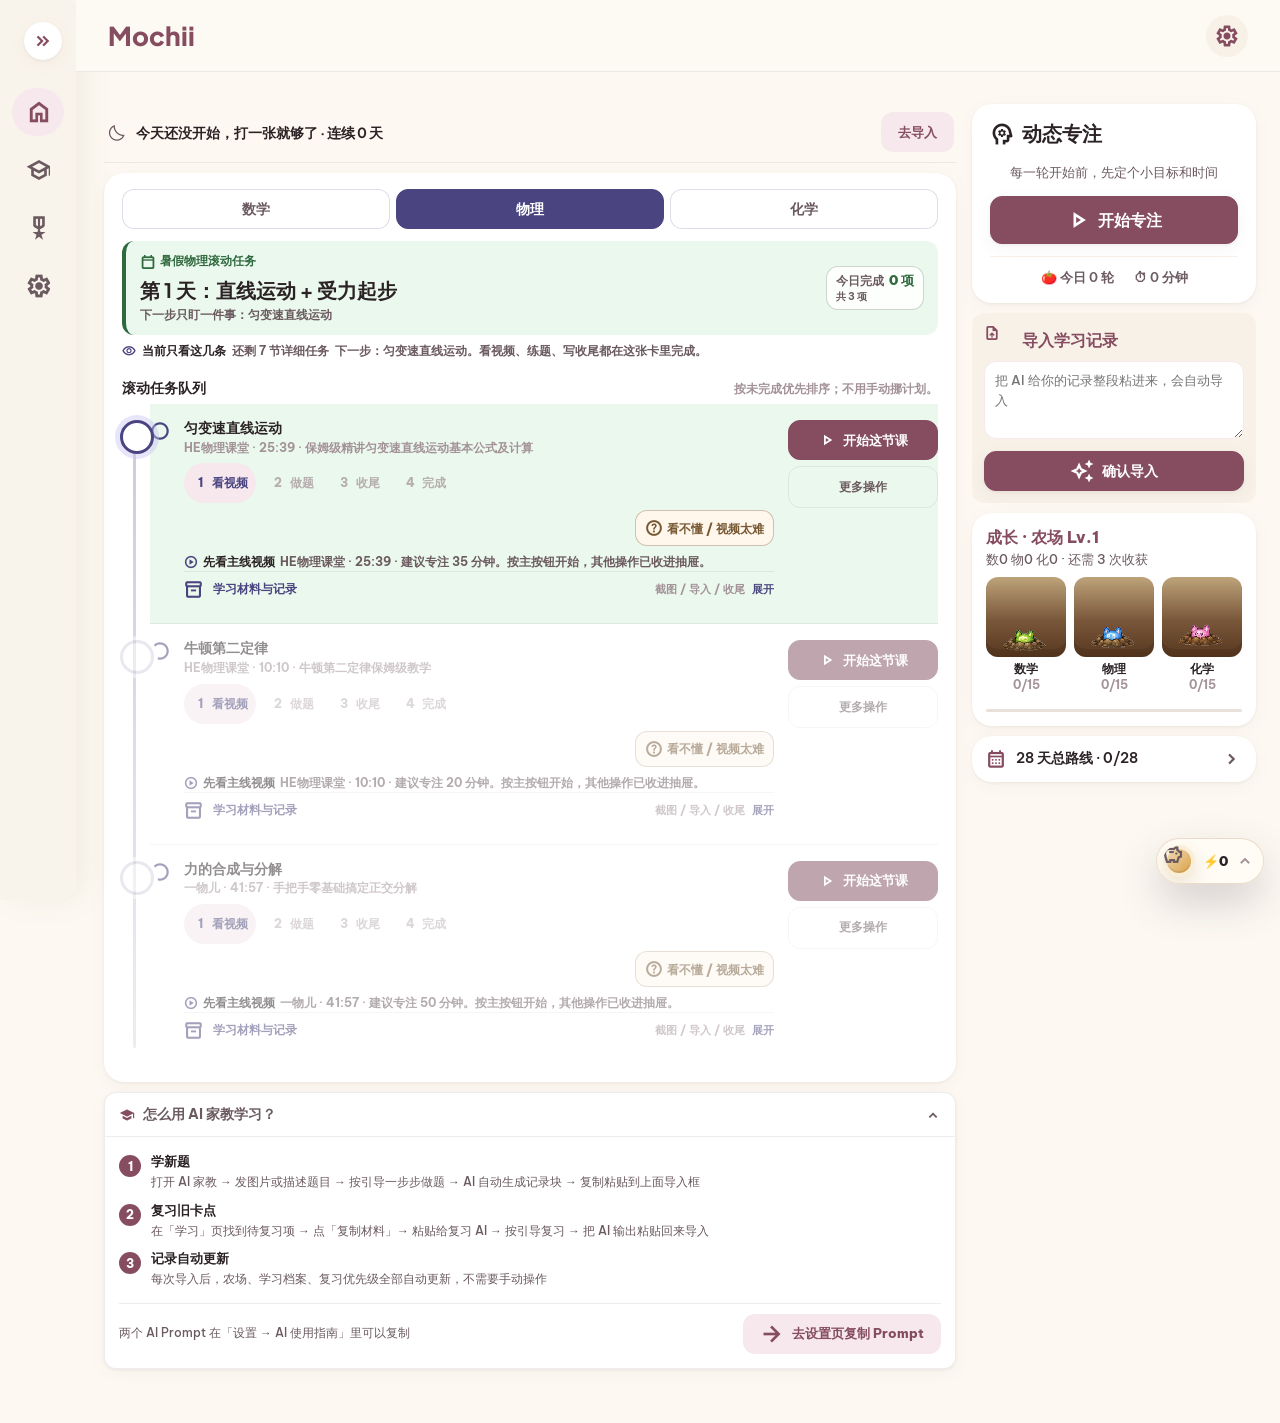
==== commit c7cd2b4f: "Keep rescue entry until task completion" ====
--- a/index.html
+++ b/index.html
@@ -8,7 +8,7 @@
     <link rel="preconnect" href="https://fonts.googleapis.com" />
     <link rel="preconnect" href="https://fonts.gstatic.com" crossorigin />
     <link href="https://fonts.googleapis.com/css2?family=Plus+Jakarta+Sans:wght@700;800&family=Be+Vietnam+Pro:wght@500;700&family=Material+Symbols+Outlined:wght,FILL@100..700,0..1&display=swap" rel="stylesheet" />
-    <link rel="stylesheet" href="style.css?v=20260717p" />
+    <link rel="stylesheet" href="style.css?v=20260717r" />
   </head>
   <body>
     <div class="app-shell">
@@ -58,15 +58,15 @@
       <div id="debug-panel-inner"></div>
     </div>
 
-    <script defer src="modules/ai.js?v=20260717p"></script>
-    <script defer src="modules/timer.js?v=20260717p"></script>
-    <script defer src="modules/summerTasks.js?v=20260717p"></script>
-    <script defer src="modules/farm.js?v=20260717p"></script>
-    <script defer src="modules/pet.js?v=20260717p"></script>
-    <script defer src="modules/knowledgeMap.js?v=20260717p"></script>
-    <script defer src="modules/reviewEngine.js?v=20260717p"></script>
-    <script defer src="modules/reviewPage.js?v=20260717p"></script>
-    <script defer src="modules/todayStudy.js?v=20260717p"></script>
-    <script defer src="app.js?v=20260717p"></script>
+    <script defer src="modules/ai.js?v=20260717r"></script>
+    <script defer src="modules/timer.js?v=20260717r"></script>
+    <script defer src="modules/summerTasks.js?v=20260717r"></script>
+    <script defer src="modules/farm.js?v=20260717r"></script>
+    <script defer src="modules/pet.js?v=20260717r"></script>
+    <script defer src="modules/knowledgeMap.js?v=20260717r"></script>
+    <script defer src="modules/reviewEngine.js?v=20260717r"></script>
+    <script defer src="modules/reviewPage.js?v=20260717r"></script>
+    <script defer src="modules/todayStudy.js?v=20260717r"></script>
+    <script defer src="app.js?v=20260717r"></script>
   </body>
 </html>
--- a/style.css
+++ b/style.css
@@ -9727,16 +9727,10 @@
   font-weight: 1000;
 }
 
-.summer-video-start-row {
-  display: flex;
-  align-items: flex-start;
-  justify-content: space-between;
-  gap: 10px;
-}
-
-.summer-video-start-row .summer-step-hint {
-  flex: 1 1 auto;
-  min-width: 0;
+.summer-task-rescue-entry-row {
+  display: flex;
+  justify-content: flex-end;
+  margin-left: 34px;
 }
 
 .summer-rescue-entry {
@@ -10671,6 +10665,15 @@
 .summer-rescue-resource > .material-symbols-outlined {
   color: var(--physics);
   font-size: 20px;
+}
+
+.summer-rescue-resource.reference {
+  border-color: color-mix(in srgb, var(--tertiary) 24%, var(--line));
+  background: color-mix(in srgb, var(--tertiary-container) 14%, var(--surface));
+}
+
+.summer-rescue-resource.reference > .material-symbols-outlined {
+  color: var(--tertiary);
 }
 
 .summer-rescue-resource strong,
@@ -12590,8 +12593,8 @@
     justify-content: center;
   }
 
-  .summer-video-start-row {
-    flex-direction: column;
+  .summer-task-rescue-entry-row {
+    margin-left: 0;
   }
 
   .summer-rescue-entry,
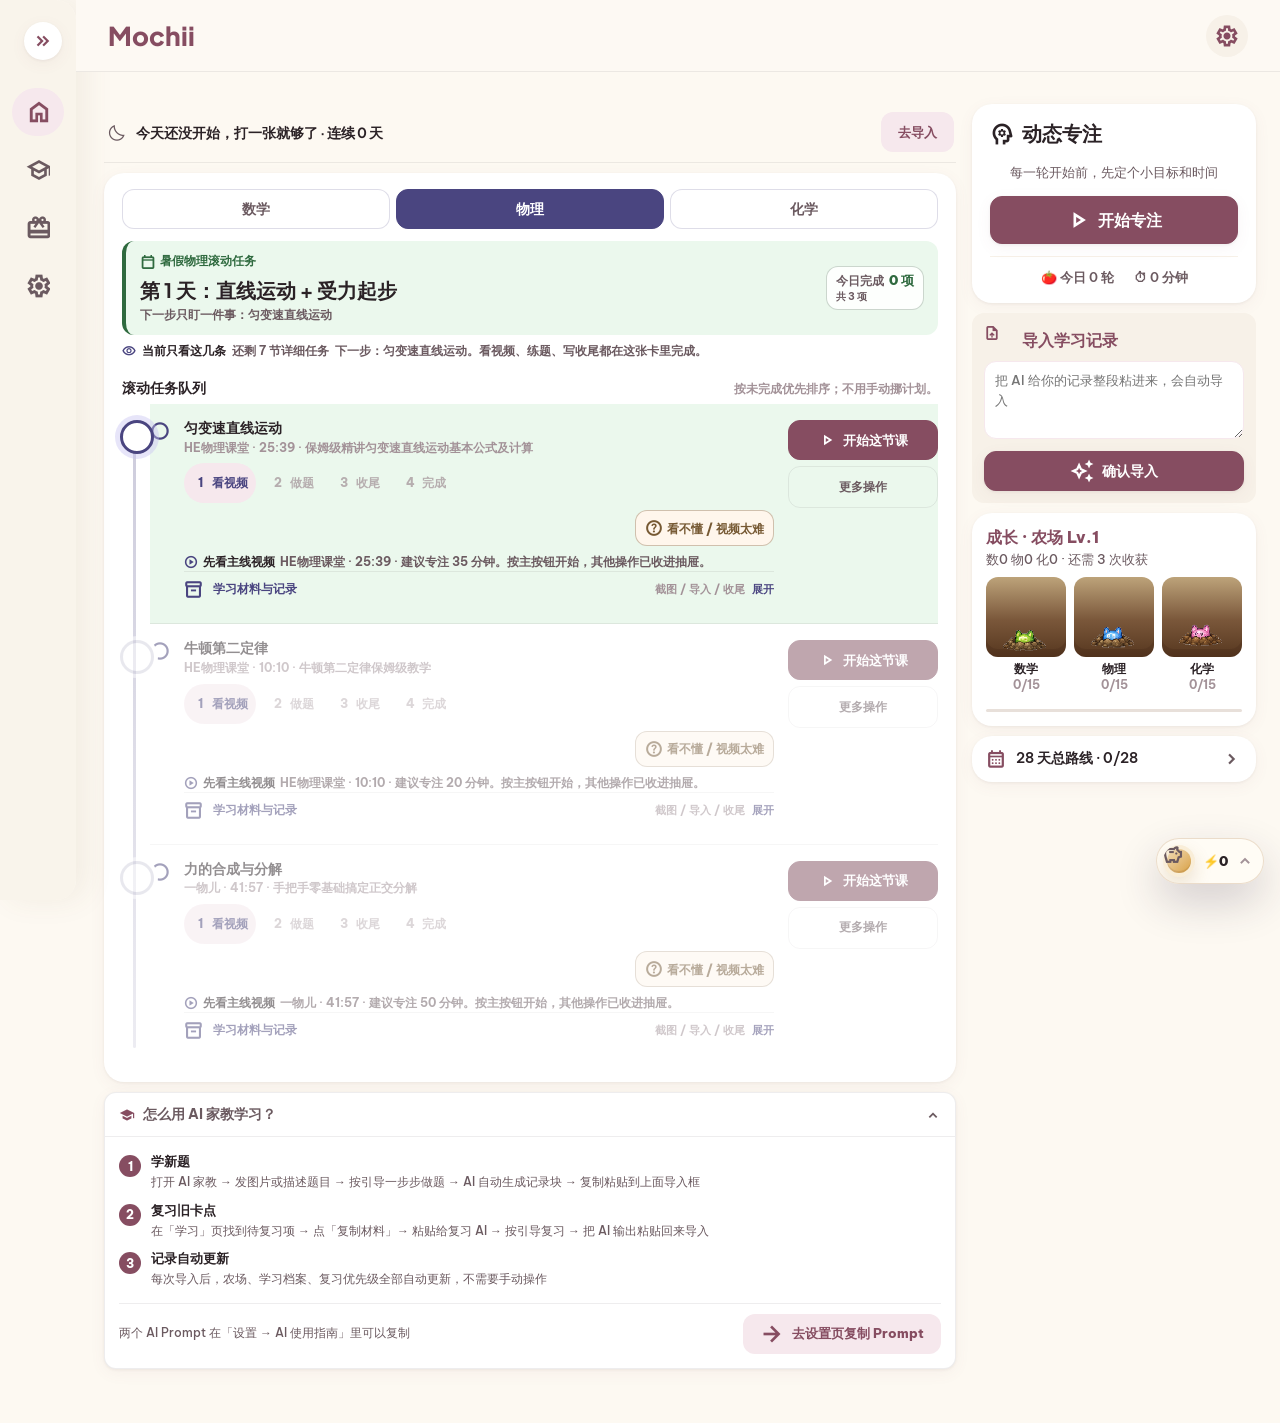
==== commit cf082863: "Add parent reward redemption ledger" ====
--- a/index.html
+++ b/index.html
@@ -8,7 +8,7 @@
     <link rel="preconnect" href="https://fonts.googleapis.com" />
     <link rel="preconnect" href="https://fonts.gstatic.com" crossorigin />
     <link href="https://fonts.googleapis.com/css2?family=Plus+Jakarta+Sans:wght@700;800&family=Be+Vietnam+Pro:wght@500;700&family=Material+Symbols+Outlined:wght,FILL@100..700,0..1&display=swap" rel="stylesheet" />
-    <link rel="stylesheet" href="style.css?v=20260717r" />
+    <link rel="stylesheet" href="style.css?v=20260722a" />
   </head>
   <body>
     <div class="app-shell">
@@ -26,7 +26,7 @@
         <nav class="nav-list">
           <button class="nav-item active" data-route="home"><span class="material-symbols-outlined">home</span>首页</button>
           <button class="nav-item" data-route="learn"><span class="material-symbols-outlined">school</span>学习</button>
-          <button class="nav-item" data-route="achievements"><span class="material-symbols-outlined">military_tech</span>勋章</button>
+          <button class="nav-item" data-route="achievements"><span class="material-symbols-outlined">redeem</span>奖励</button>
           <button class="nav-item" data-route="settings"><span class="material-symbols-outlined">settings</span>设置</button>
         </nav>
       </aside>
@@ -44,7 +44,7 @@
       <nav class="bottom-nav" aria-label="移动端导航">
         <button class="nav-item active" data-route="home"><span class="material-symbols-outlined">home</span>首页</button>
           <button class="nav-item" data-route="learn"><span class="material-symbols-outlined">school</span>学习</button>
-          <button class="nav-item" data-route="achievements"><span class="material-symbols-outlined">military_tech</span>勋章</button>
+          <button class="nav-item" data-route="achievements"><span class="material-symbols-outlined">redeem</span>奖励</button>
           <button class="nav-item" data-route="settings"><span class="material-symbols-outlined">settings</span>设置</button>
       </nav>
     </div>
@@ -58,15 +58,15 @@
       <div id="debug-panel-inner"></div>
     </div>
 
-    <script defer src="modules/ai.js?v=20260717r"></script>
-    <script defer src="modules/timer.js?v=20260717r"></script>
-    <script defer src="modules/summerTasks.js?v=20260717r"></script>
-    <script defer src="modules/farm.js?v=20260717r"></script>
-    <script defer src="modules/pet.js?v=20260717r"></script>
-    <script defer src="modules/knowledgeMap.js?v=20260717r"></script>
-    <script defer src="modules/reviewEngine.js?v=20260717r"></script>
-    <script defer src="modules/reviewPage.js?v=20260717r"></script>
-    <script defer src="modules/todayStudy.js?v=20260717r"></script>
-    <script defer src="app.js?v=20260717r"></script>
+    <script defer src="modules/ai.js?v=20260722a"></script>
+    <script defer src="modules/timer.js?v=20260722a"></script>
+    <script defer src="modules/summerTasks.js?v=20260722a"></script>
+    <script defer src="modules/farm.js?v=20260722a"></script>
+    <script defer src="modules/pet.js?v=20260722a"></script>
+    <script defer src="modules/knowledgeMap.js?v=20260722a"></script>
+    <script defer src="modules/reviewEngine.js?v=20260722a"></script>
+    <script defer src="modules/reviewPage.js?v=20260722a"></script>
+    <script defer src="modules/todayStudy.js?v=20260722a"></script>
+    <script defer src="app.js?v=20260722a"></script>
   </body>
 </html>
--- a/style.css
+++ b/style.css
@@ -3768,46 +3768,105 @@
   white-space: nowrap;
 }
 
-.summer-reward-history-card {
-  display: grid;
-  gap: 12px;
-}
-
-.summer-honor-card {
-  display: grid;
-  gap: var(--sp-3);
-}
-
-.summer-reward-history-head {
+.summer-reward-wallet-card {
+  display: grid;
+  gap: 16px;
+  border-color: color-mix(in srgb, var(--gold) 28%, var(--line));
+  background: linear-gradient(145deg, color-mix(in srgb, var(--surface) 88%, #fff1c9), var(--surface));
+}
+
+.summer-reward-wallet-head,
+.summer-reward-wallet-ledger-head {
   display: flex;
   align-items: flex-start;
   justify-content: space-between;
   gap: 14px;
 }
 
-.summer-reward-history-head h3 {
+.summer-reward-wallet-head h3 {
   margin: 0 0 4px;
-}
-
-.summer-reward-history-total {
-  display: grid;
-  justify-items: end;
-  min-width: 86px;
-  padding: 8px 10px;
-  border-radius: 12px;
-  background: rgba(255, 225, 120, 0.26);
-}
-
-.summer-reward-history-total span {
+  font-size: var(--fs-xl);
+}
+
+.summer-reward-wallet-head p,
+.summer-reward-wallet-ledger-head span {
+  margin: 0;
+}
+
+.summer-reward-wallet-icon {
+  display: grid;
+  place-items: center;
+  width: 44px;
+  height: 44px;
+  flex: 0 0 auto;
+  border-radius: var(--r-md);
+  background: color-mix(in srgb, var(--gold) 20%, var(--surface));
+  color: #9b5a12;
+  font-size: 26px;
+}
+
+.summer-reward-wallet-stats {
+  display: grid;
+  grid-template-columns: 1.35fr 1fr 1fr;
+  gap: 10px;
+}
+
+.summer-reward-wallet-stat {
+  display: grid;
+  align-content: center;
+  min-height: 86px;
+  padding: 14px 16px;
+  border: 1px solid var(--line);
+  border-radius: var(--r-md);
+  background: color-mix(in srgb, var(--surface) 92%, transparent);
+}
+
+.summer-reward-wallet-stat span {
   color: var(--text-tertiary);
-  font-size: 11px;
+  font-size: var(--fs-xs);
   font-weight: 800;
 }
 
-.summer-reward-history-total strong {
-  color: #8a4f13;
-  font-size: 18px;
+.summer-reward-wallet-stat strong {
+  margin-top: 4px;
+  color: var(--ink);
+  font-size: var(--fs-xl);
   font-weight: 1000;
+}
+
+.summer-reward-wallet-stat.is-balance {
+  border-color: color-mix(in srgb, var(--gold) 35%, var(--line));
+  background: color-mix(in srgb, var(--gold) 18%, var(--surface));
+}
+
+.summer-reward-wallet-stat.is-balance strong {
+  color: #9b580f;
+  font-size: clamp(27px, 4vw, 36px);
+}
+
+.summer-reward-redeem-btn {
+  width: 100%;
+  min-height: 48px;
+}
+
+.summer-reward-wallet-ledger-head {
+  align-items: center;
+  padding-top: 2px;
+}
+
+.summer-reward-wallet-ledger-head > div {
+  display: grid;
+  gap: 2px;
+}
+
+.summer-reward-wallet-ledger-head span {
+  color: var(--text-tertiary);
+  font-size: var(--fs-xs);
+}
+
+.summer-honor-card {
+  display: grid;
+  gap: var(--sp-3);
 }
 
 .summer-reward-history-list {
@@ -3874,6 +3933,168 @@
 .summer-reward-history-prize strong {
   color: #a2601d;
   font-size: 15px;
+}
+
+.reward-ledger-redeem {
+  border-color: color-mix(in srgb, var(--good) 20%, var(--line));
+  background: color-mix(in srgb, var(--good) 6%, var(--surface));
+}
+
+.reward-ledger-redeem .summer-reward-history-prize strong {
+  color: color-mix(in srgb, var(--good) 75%, #18362b);
+}
+
+.reward-ledger-revoke,
+.reward-forgot-pin {
+  padding: 3px 0;
+  border: 0;
+  background: transparent;
+  color: var(--text-tertiary);
+  font-size: var(--fs-xs);
+  font-weight: 800;
+  text-decoration: underline;
+  text-underline-offset: 3px;
+}
+
+.reward-ledger-revoke {
+  margin-top: 3px;
+}
+
+.summer-reward-history-item.is-revoked {
+  opacity: 0.62;
+  background: var(--surface-dim);
+}
+
+.summer-reward-history-item.is-revoked > div:first-child strong,
+.summer-reward-history-item.is-revoked .summer-reward-history-prize strong {
+  text-decoration: line-through;
+}
+
+.modal:has(.reward-redeem-modal-head) {
+  width: min(480px, 100%);
+}
+
+.reward-redeem-modal-head h2 {
+  margin: 0 0 5px;
+  font-size: var(--fs-xl);
+}
+
+.reward-redeem-modal-head p {
+  margin: 0;
+  line-height: 1.55;
+}
+
+.reward-redeem-form {
+  gap: 14px;
+}
+
+.reward-redeem-form input[inputmode="numeric"] {
+  min-height: 50px;
+  font-size: var(--fs-lg);
+  font-weight: 800;
+}
+
+.reward-redeem-form input[pattern="[0-9]{4}"] {
+  letter-spacing: 0.45em;
+  text-align: center;
+}
+
+.reward-redeem-notice,
+.reward-redeem-warning {
+  display: flex;
+  align-items: flex-start;
+  gap: 10px;
+  padding: 12px 14px;
+  border-radius: var(--r-md);
+  background: color-mix(in srgb, var(--primary-tint) 75%, var(--surface));
+  color: var(--ink-2);
+}
+
+.reward-redeem-warning {
+  background: color-mix(in srgb, var(--bad) 9%, var(--surface));
+}
+
+.reward-redeem-notice .material-symbols-outlined,
+.reward-redeem-warning .material-symbols-outlined {
+  flex: 0 0 auto;
+  color: var(--primary);
+}
+
+.reward-redeem-warning .material-symbols-outlined {
+  color: var(--bad);
+}
+
+.reward-redeem-notice p,
+.reward-redeem-warning p {
+  margin: 0;
+  font-size: var(--fs-sm);
+  line-height: 1.6;
+}
+
+.reward-balance-callout {
+  display: flex;
+  align-items: center;
+  justify-content: space-between;
+  gap: 12px;
+  padding: 14px 16px;
+  border-radius: var(--r-md);
+  background: color-mix(in srgb, var(--gold) 18%, var(--surface));
+}
+
+.reward-balance-callout span {
+  color: var(--text-secondary);
+  font-weight: 800;
+}
+
+.reward-balance-callout strong {
+  color: #9b580f;
+  font-size: 26px;
+  font-weight: 1000;
+}
+
+.reward-amount-option {
+  display: flex;
+  align-items: center;
+  gap: 12px;
+  padding: 13px 14px;
+  border: 1px solid var(--line);
+  border-radius: var(--r-md);
+  background: var(--surface);
+  cursor: pointer;
+}
+
+.reward-amount-option.is-selected {
+  border-color: color-mix(in srgb, var(--primary) 42%, var(--line));
+  background: var(--primary-tint);
+}
+
+.reward-amount-option input {
+  width: 18px;
+  height: 18px;
+  accent-color: var(--primary);
+}
+
+.reward-amount-option span {
+  display: grid;
+  gap: 2px;
+}
+
+.reward-amount-option small {
+  color: var(--text-secondary);
+}
+
+.reward-form-error {
+  margin: 0;
+  padding: 9px 11px;
+  border-radius: var(--r-sm);
+  background: color-mix(in srgb, var(--bad) 9%, var(--surface));
+  color: var(--bad);
+  font-size: var(--fs-sm);
+  font-weight: 800;
+}
+
+.reward-forgot-pin {
+  justify-self: center;
 }
 
 .badge-summary {
@@ -8305,6 +8526,37 @@
   }
 }
 
+@media (max-width: 640px) {
+  .summer-reward-wallet-stats {
+    grid-template-columns: repeat(2, minmax(0, 1fr));
+  }
+
+  .summer-reward-wallet-stat.is-balance {
+    grid-column: 1 / -1;
+  }
+
+  .summer-reward-wallet-ledger-head {
+    align-items: stretch;
+    flex-direction: column;
+  }
+
+  .summer-reward-wallet-ledger-head .btn {
+    width: 100%;
+  }
+
+  .summer-reward-history-item {
+    align-items: start;
+  }
+
+  .modal-root {
+    padding: 14px;
+  }
+
+  .modal:has(.reward-redeem-modal-head) {
+    padding: 20px;
+  }
+}
+
 /* Farm v5.0 */
 .pet-mini {
   grid-template-columns: 1fr;
@@ -8641,18 +8893,19 @@
 
 .summer-deferred-summary {
   margin-top: 10px;
-  border: 1px solid color-mix(in srgb, var(--secondary) 20%, transparent);
-  border-radius: var(--r-md);
-  background: color-mix(in srgb, var(--secondary-container) 12%, var(--surface));
+  border: 1px solid color-mix(in srgb, var(--secondary) 34%, transparent);
+  border-left: 4px solid var(--secondary);
+  border-radius: var(--r-md);
+  background: color-mix(in srgb, var(--secondary-container) 28%, var(--surface));
 }
 
 .summer-deferred-summary-head {
   display: grid;
-  grid-template-columns: 20px minmax(0, 1fr) auto;
-  gap: 8px;
-  align-items: center;
-  min-height: 40px;
-  padding: 7px 10px;
+  grid-template-columns: 24px minmax(0, 1fr) auto;
+  gap: 9px;
+  align-items: center;
+  min-height: 52px;
+  padding: 9px 11px;
   list-style: none;
   cursor: pointer;
 }
@@ -8663,20 +8916,43 @@
 
 .summer-deferred-summary-head > .material-symbols-outlined {
   color: var(--secondary);
-  font-size: 19px;
-}
-
-.summer-deferred-summary-head strong {
+  font-size: 22px;
+}
+
+.summer-deferred-summary-copy {
+  display: grid;
+  gap: 2px;
+  min-width: 0;
+}
+
+.summer-deferred-summary-copy strong,
+.summer-deferred-summary-copy small {
   margin: 0;
+}
+
+.summer-deferred-summary-copy strong {
   color: var(--text-primary);
-  font-size: var(--fs-xs);
+  font-size: var(--fs-sm);
   line-height: 1.35;
 }
 
+.summer-deferred-summary-copy small {
+  color: var(--text-secondary);
+  font-size: 11px;
+  font-weight: 700;
+  line-height: 1.35;
+}
+
 .summer-deferred-view {
+  min-height: 32px;
+  padding: 7px 9px;
+  border: 1px solid color-mix(in srgb, var(--secondary) 30%, transparent);
+  border-radius: var(--r-md);
   color: var(--secondary);
+  background: color-mix(in srgb, var(--surface) 82%, transparent);
   font-size: 11px;
   font-weight: 900;
+  white-space: nowrap;
 }
 
 .summer-deferred-summary[open] .summer-deferred-view {
@@ -8691,7 +8967,7 @@
 .summer-deferred-list {
   display: grid;
   gap: 4px;
-  padding: 0 10px 7px 38px;
+  padding: 0 11px 9px 44px;
 }
 
 .summer-deferred-list button {
@@ -11299,7 +11575,7 @@
 
 .summer-reward-draw:disabled {
   cursor: not-allowed;
-  opacity: 0.5;
+  opacity: 0.68;
   box-shadow: none;
 }
 
@@ -11312,10 +11588,16 @@
 .summer-reward-draw-row .summer-reward-draw {
   flex: 1;
   flex-direction: column;
-  gap: 1px;
-  min-height: 52px;
-  padding: 6px 4px;
+  gap: 2px;
+  min-width: 0;
+  min-height: 78px;
+  padding: 7px 4px;
   font-size: var(--fs-base);
+}
+
+.summer-reward-draw-row .summer-reward-draw strong {
+  font-size: var(--fs-base);
+  line-height: 1.15;
 }
 
 .summer-reward-draw.stage {
@@ -11330,6 +11612,21 @@
   font-size: var(--fs-xs);
   font-weight: 800;
   opacity: 0.85;
+}
+
+.summer-reward-draw .summer-reward-pool-preview {
+  overflow: hidden;
+  max-width: 100%;
+  font-size: 10px;
+  line-height: 1.25;
+  text-overflow: ellipsis;
+  white-space: nowrap;
+}
+
+.summer-reward-draw .summer-reward-ticket-count {
+  font-size: 10px;
+  line-height: 1.2;
+  opacity: 0.72;
 }
 
 /* 3 颗骰子一排（骰子加大，更有游戏感） */
@@ -12577,6 +12874,19 @@
 
   .summer-deferred-gate {
     grid-template-columns: 1fr;
+  }
+
+  .summer-deferred-summary-head {
+    grid-template-columns: 22px minmax(0, 1fr);
+  }
+
+  .summer-deferred-view {
+    grid-column: 2;
+    justify-self: start;
+  }
+
+  .summer-deferred-list {
+    padding-left: 42px;
   }
 
   .summer-deferred-gate-actions,
